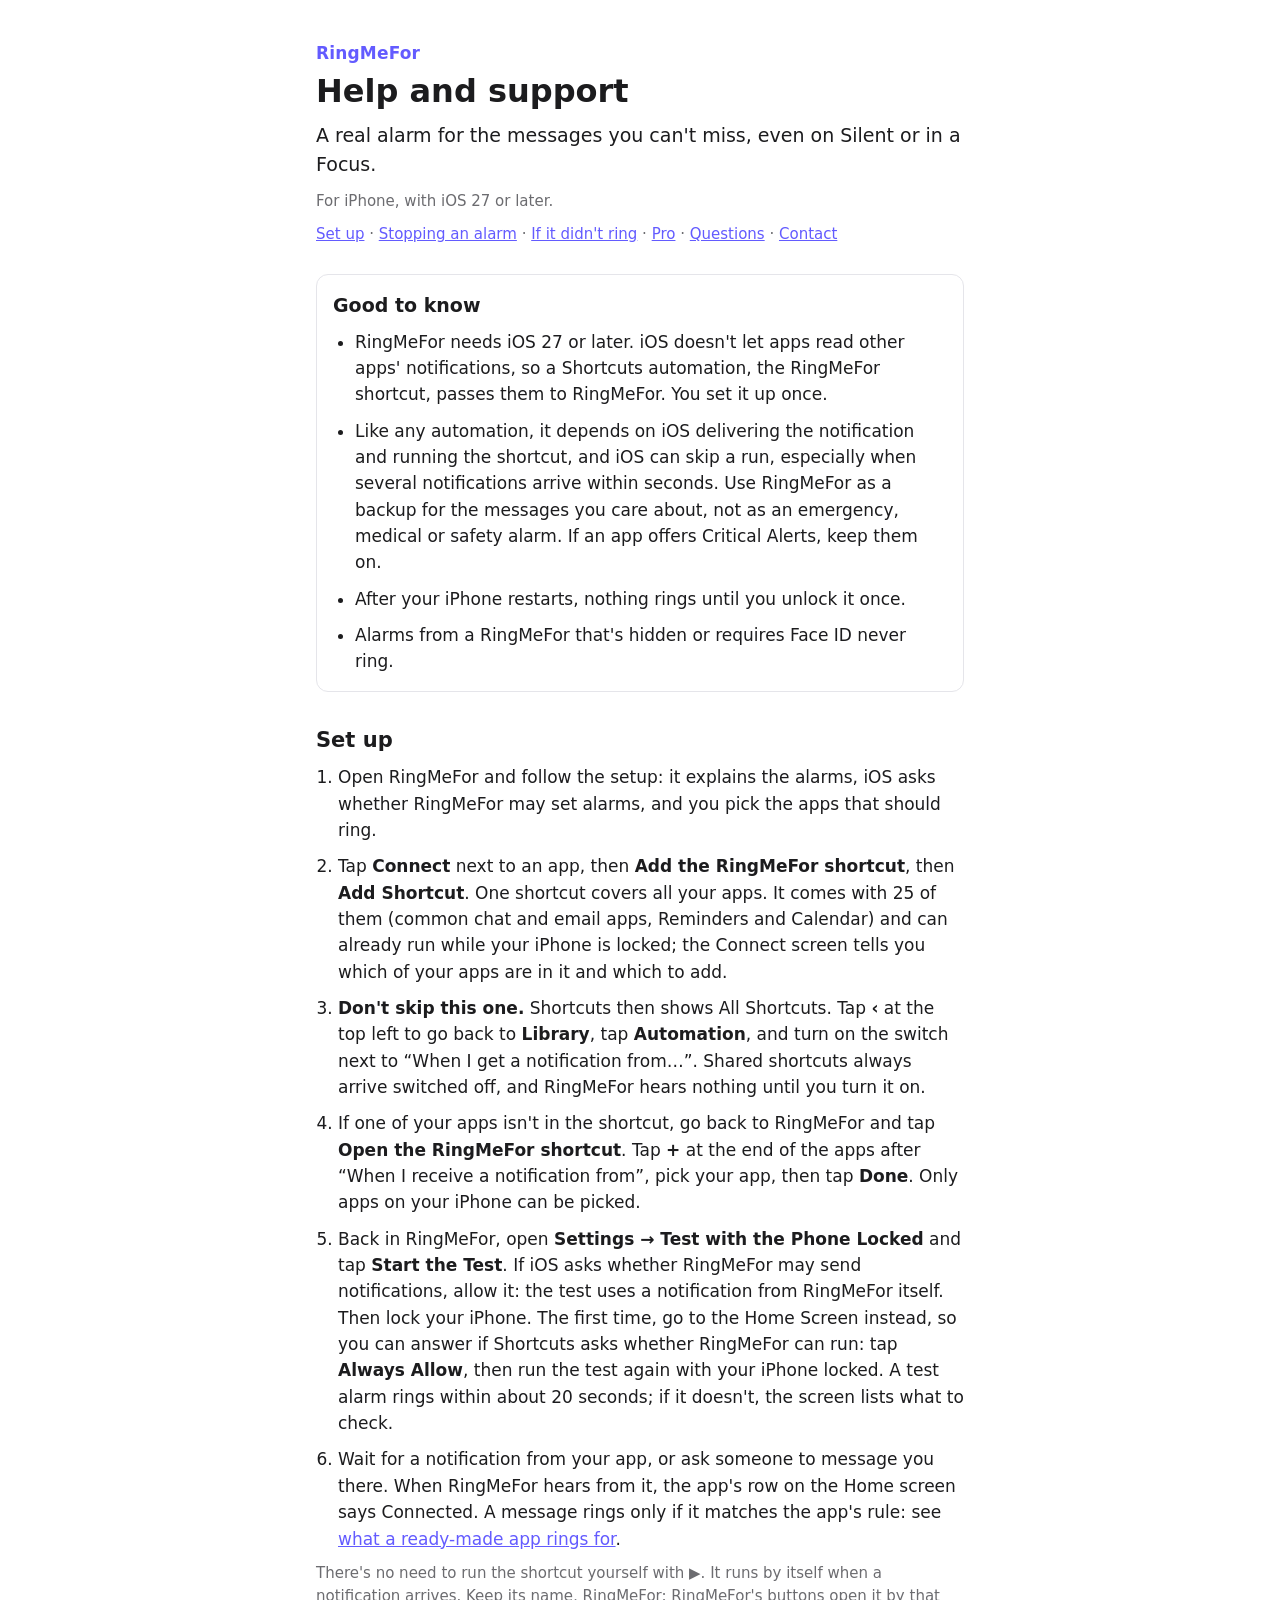
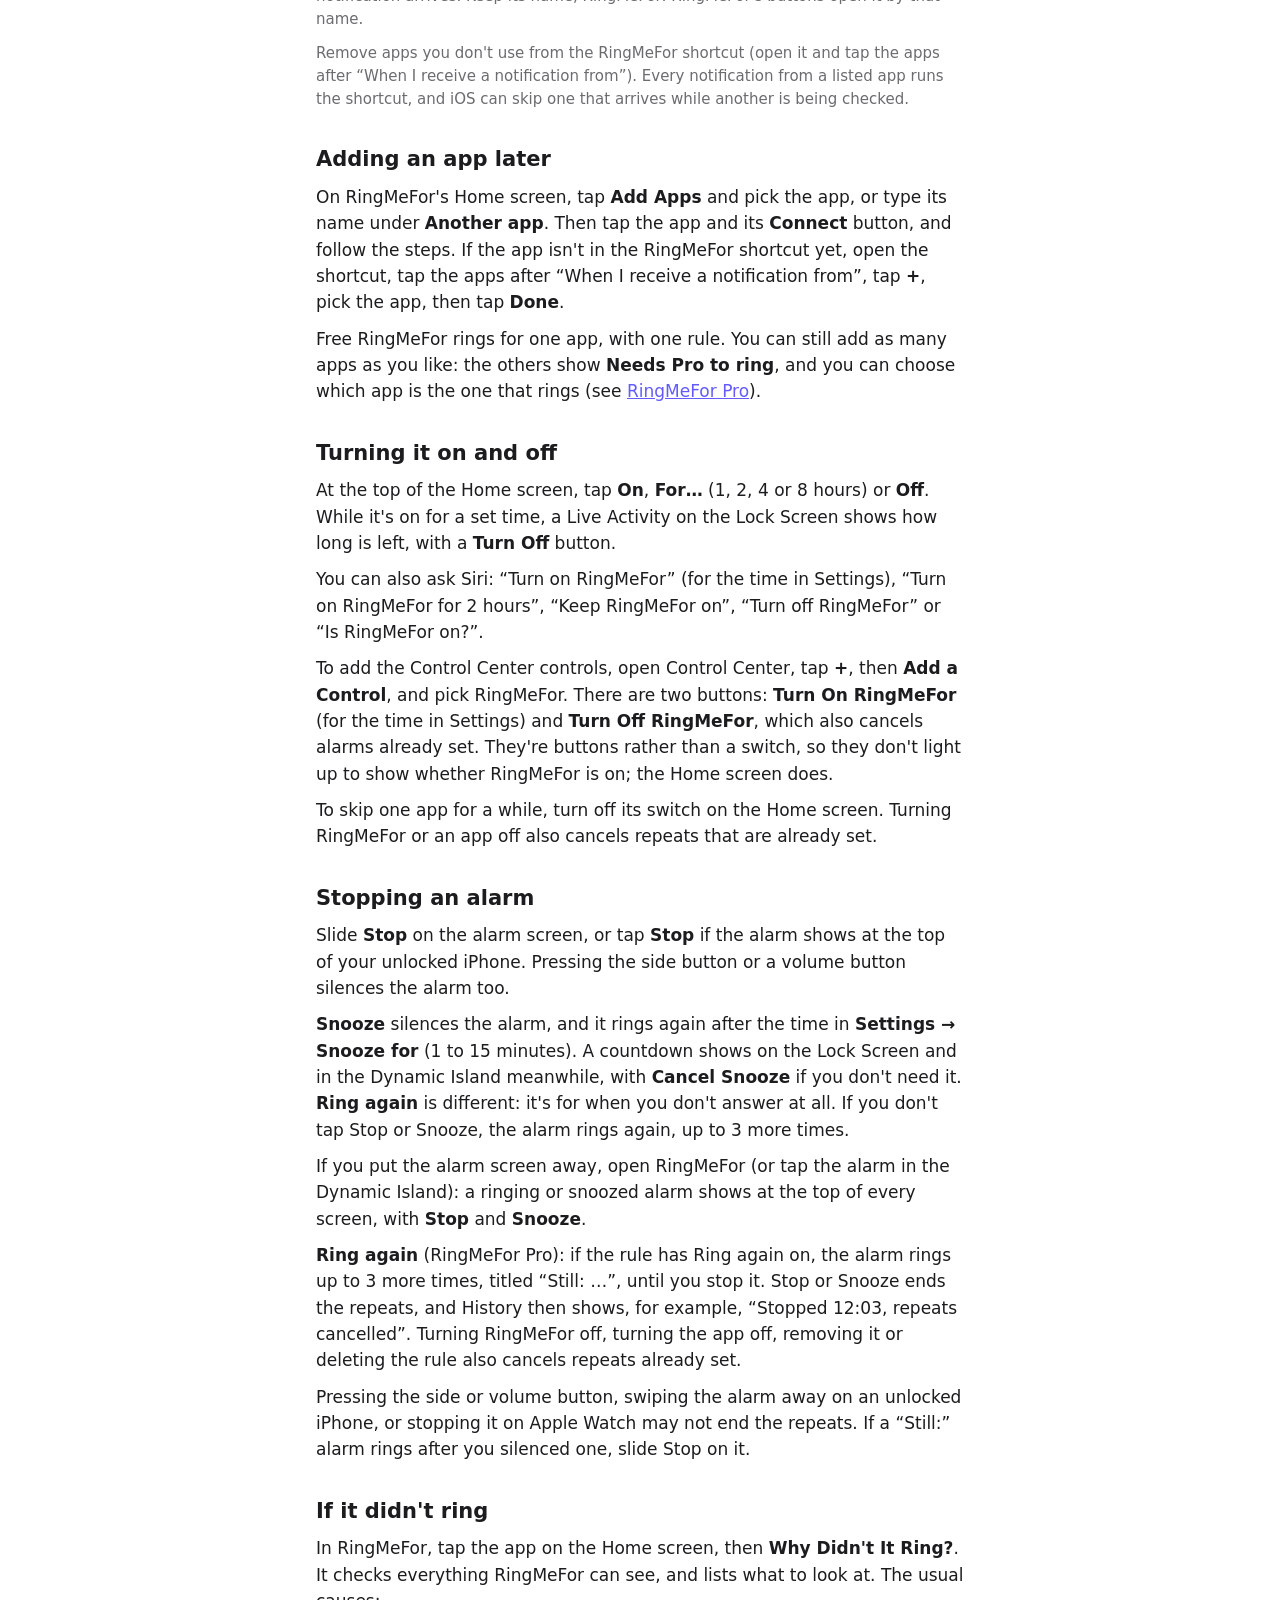
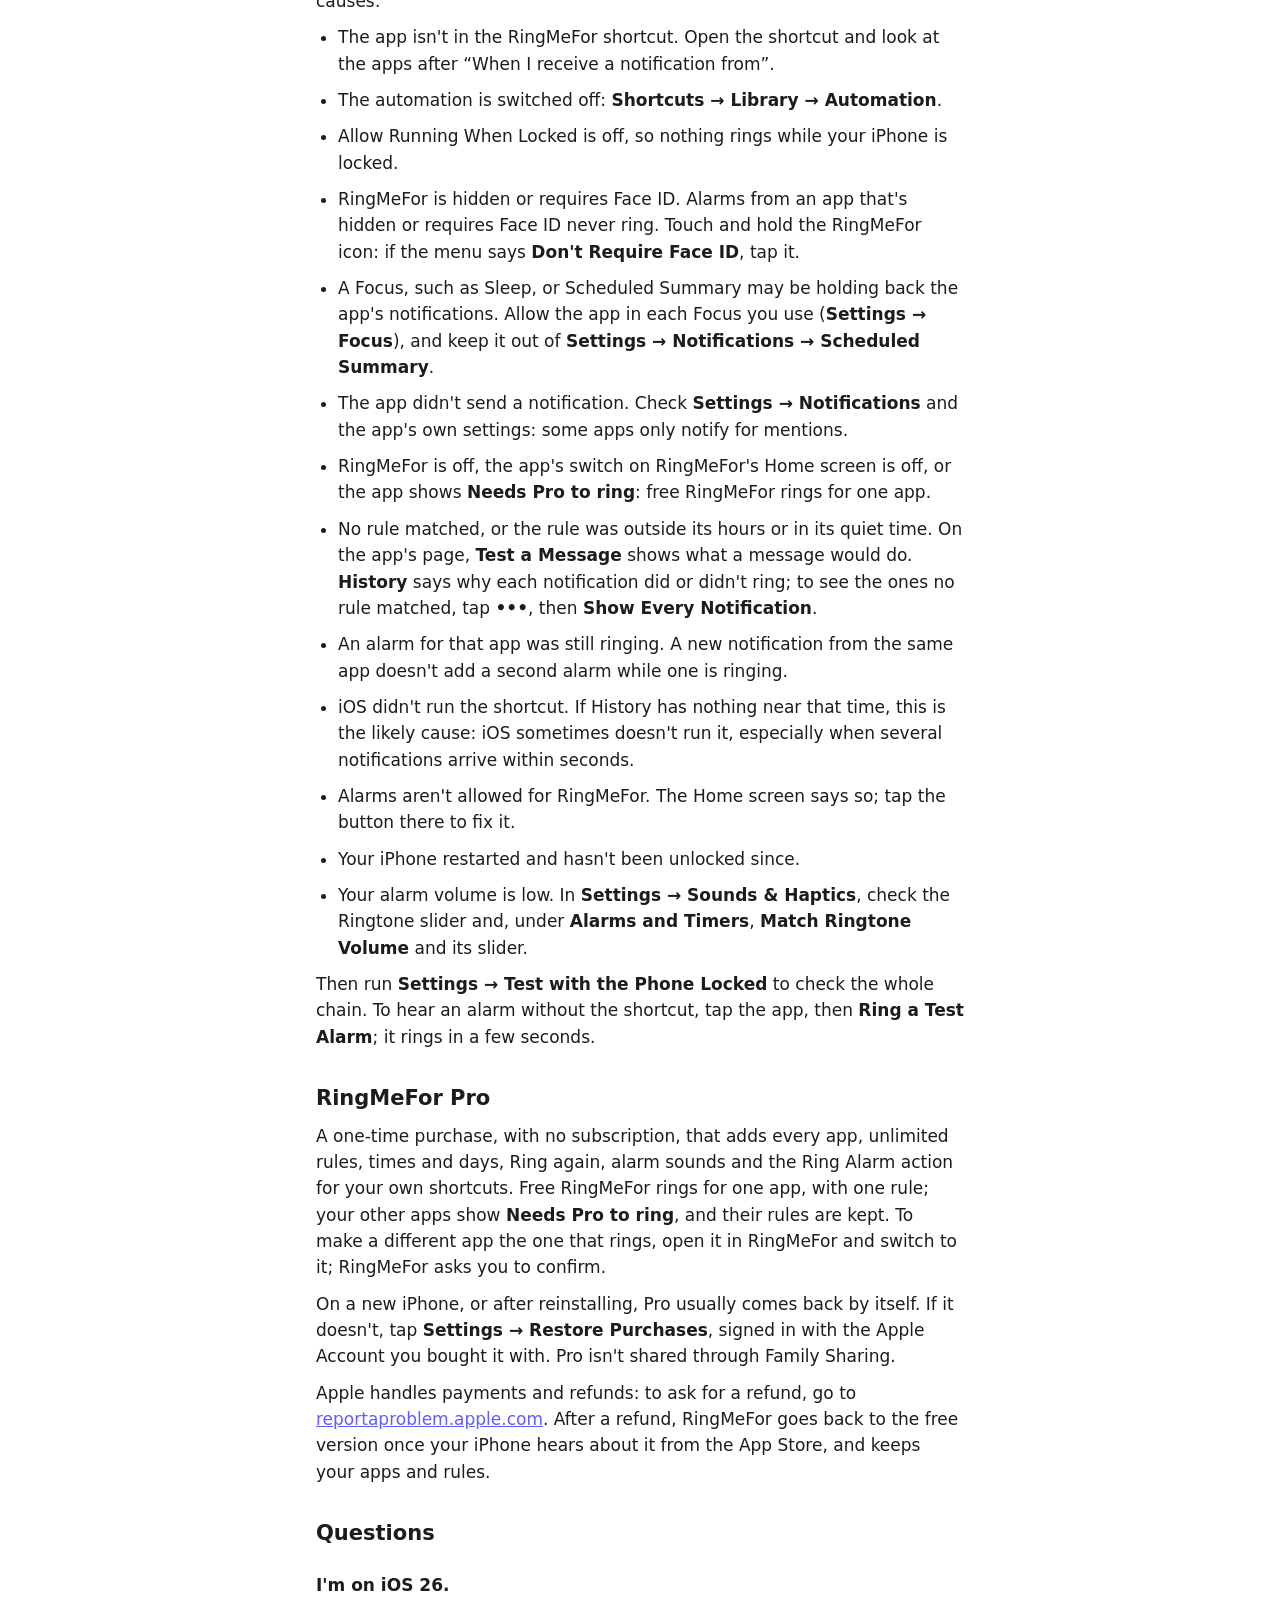
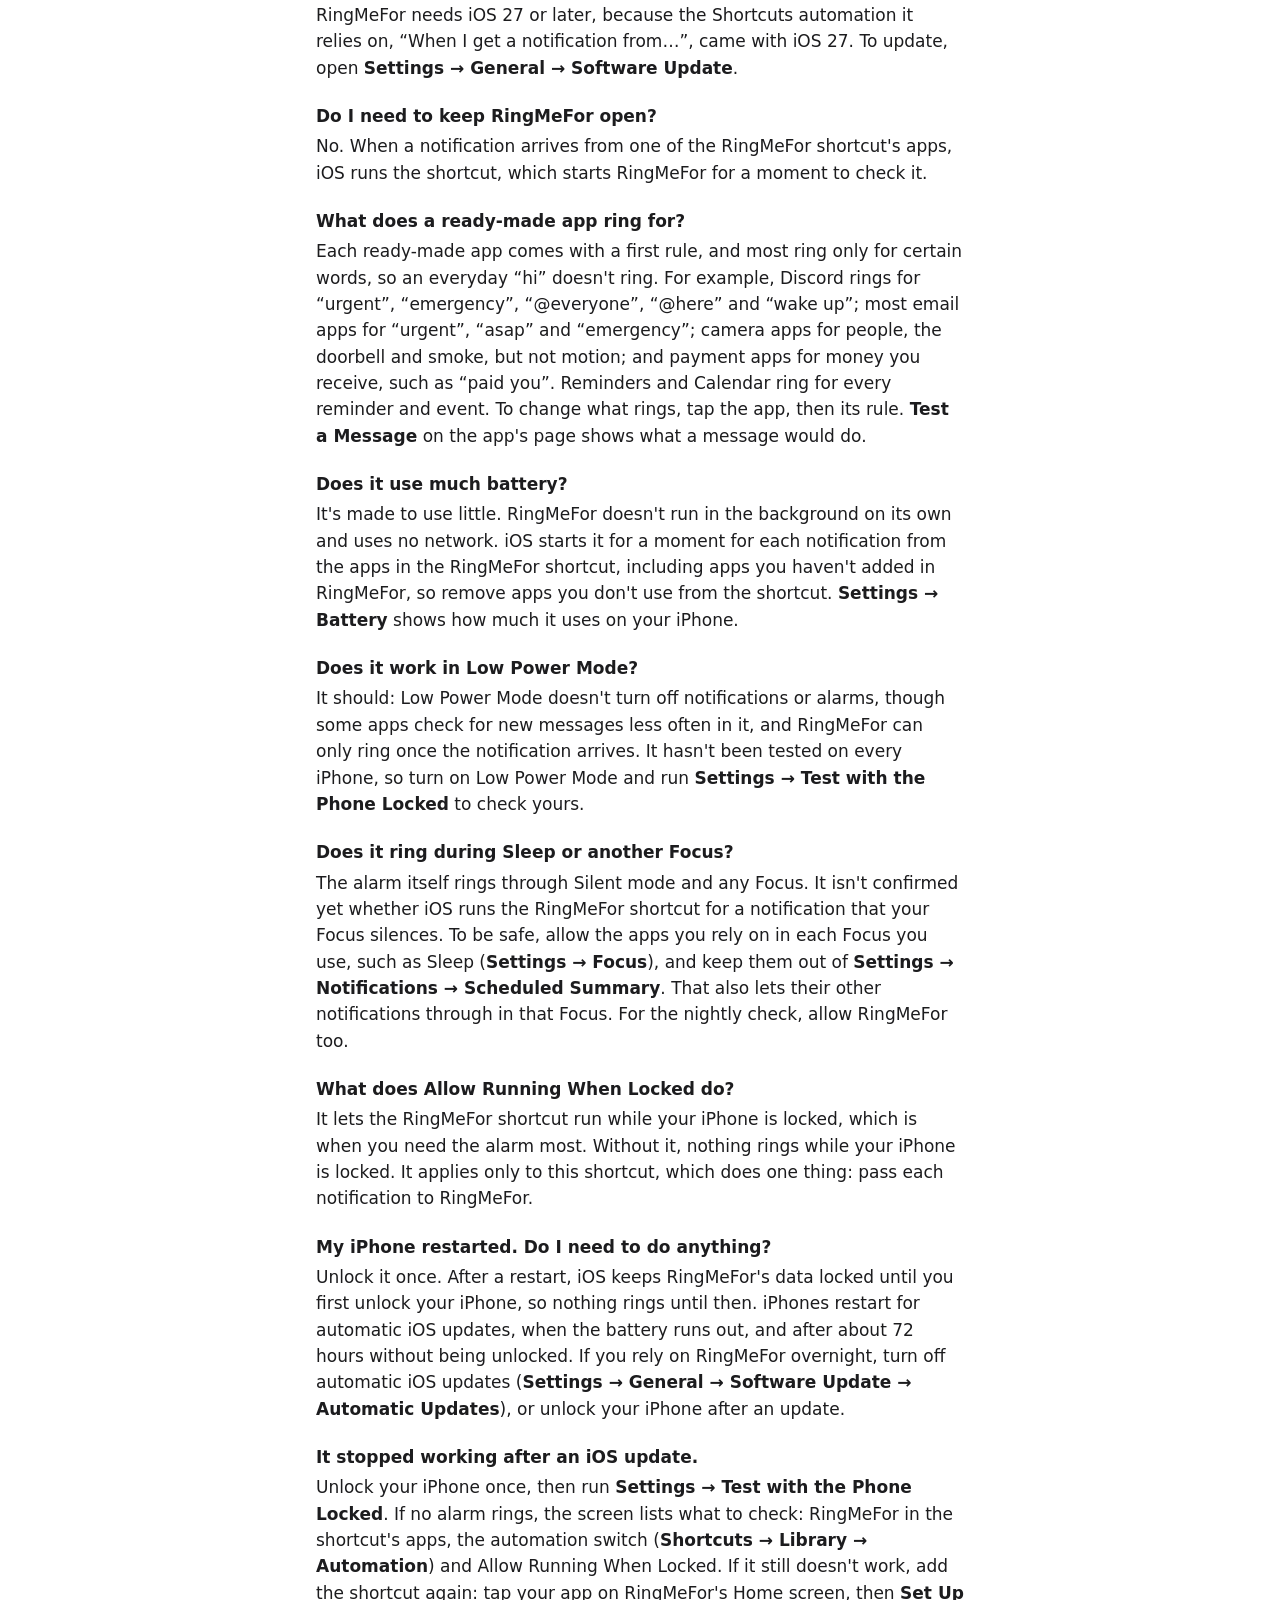
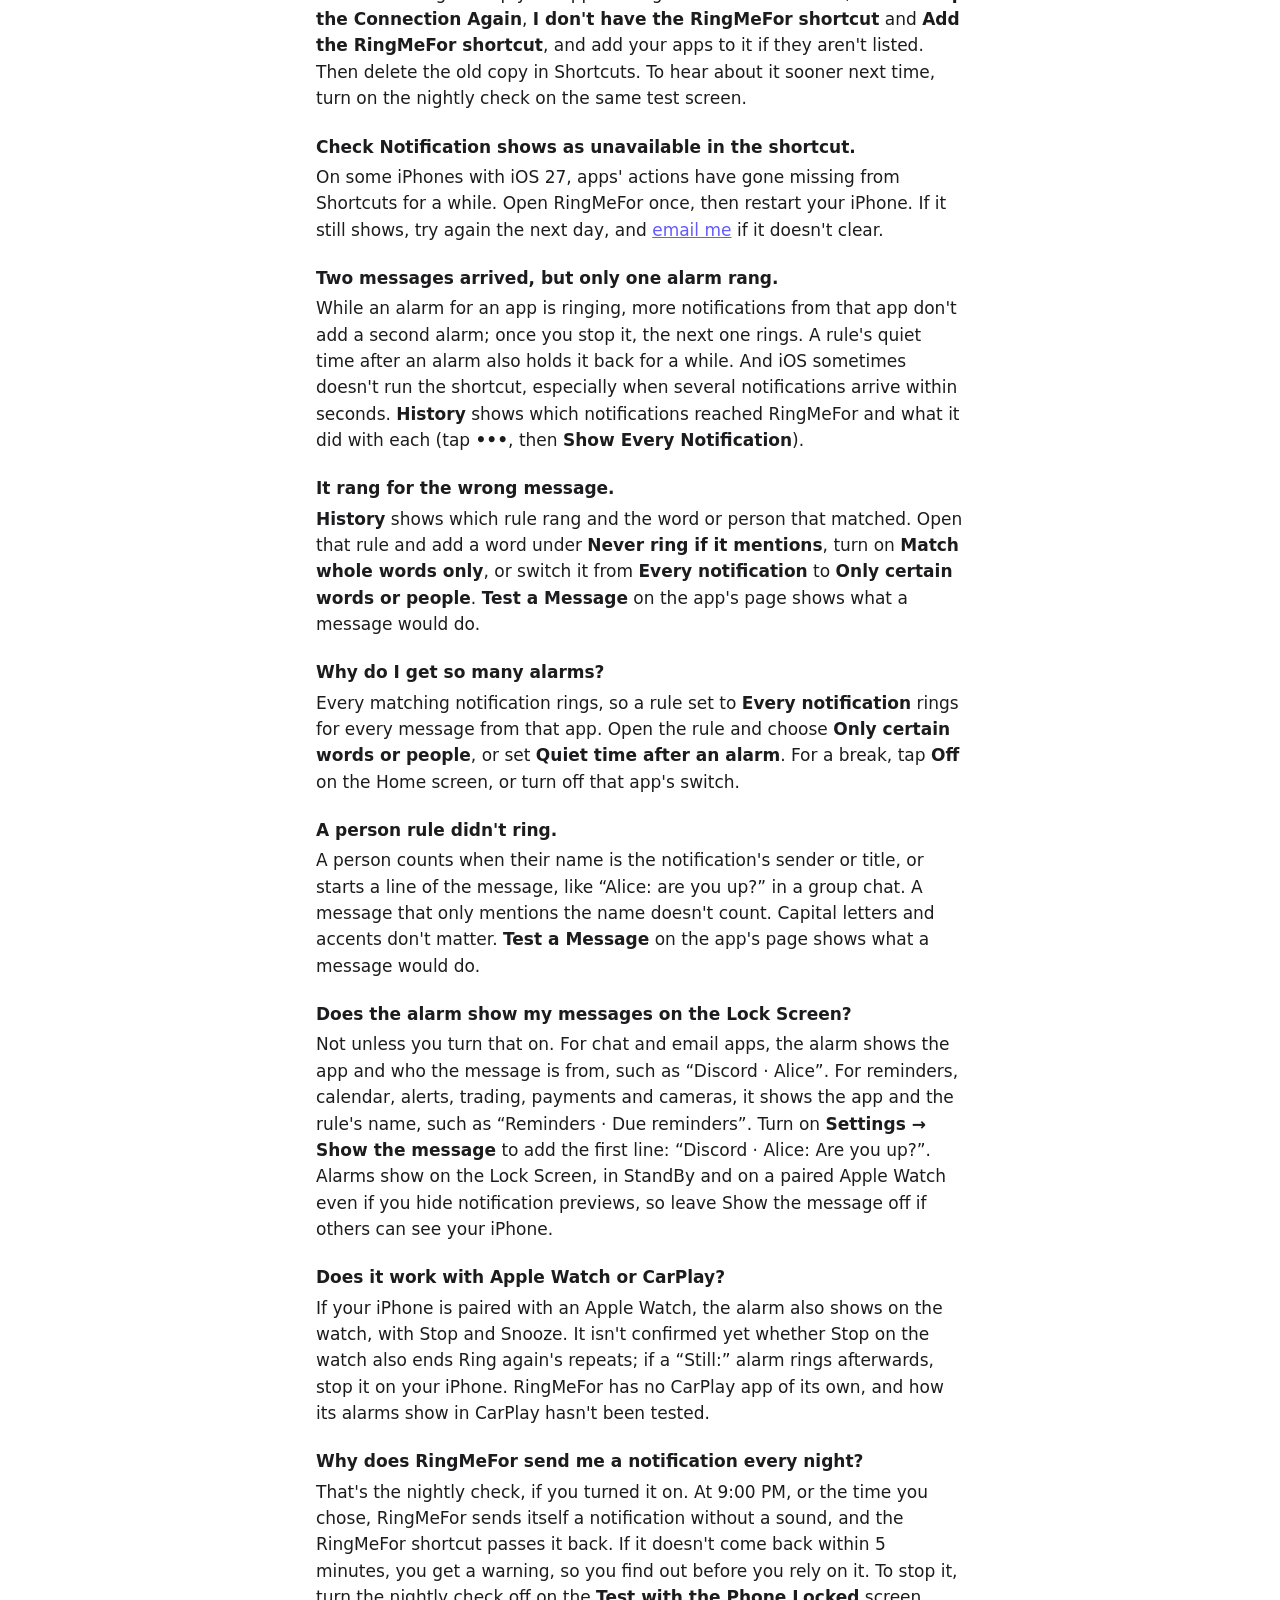
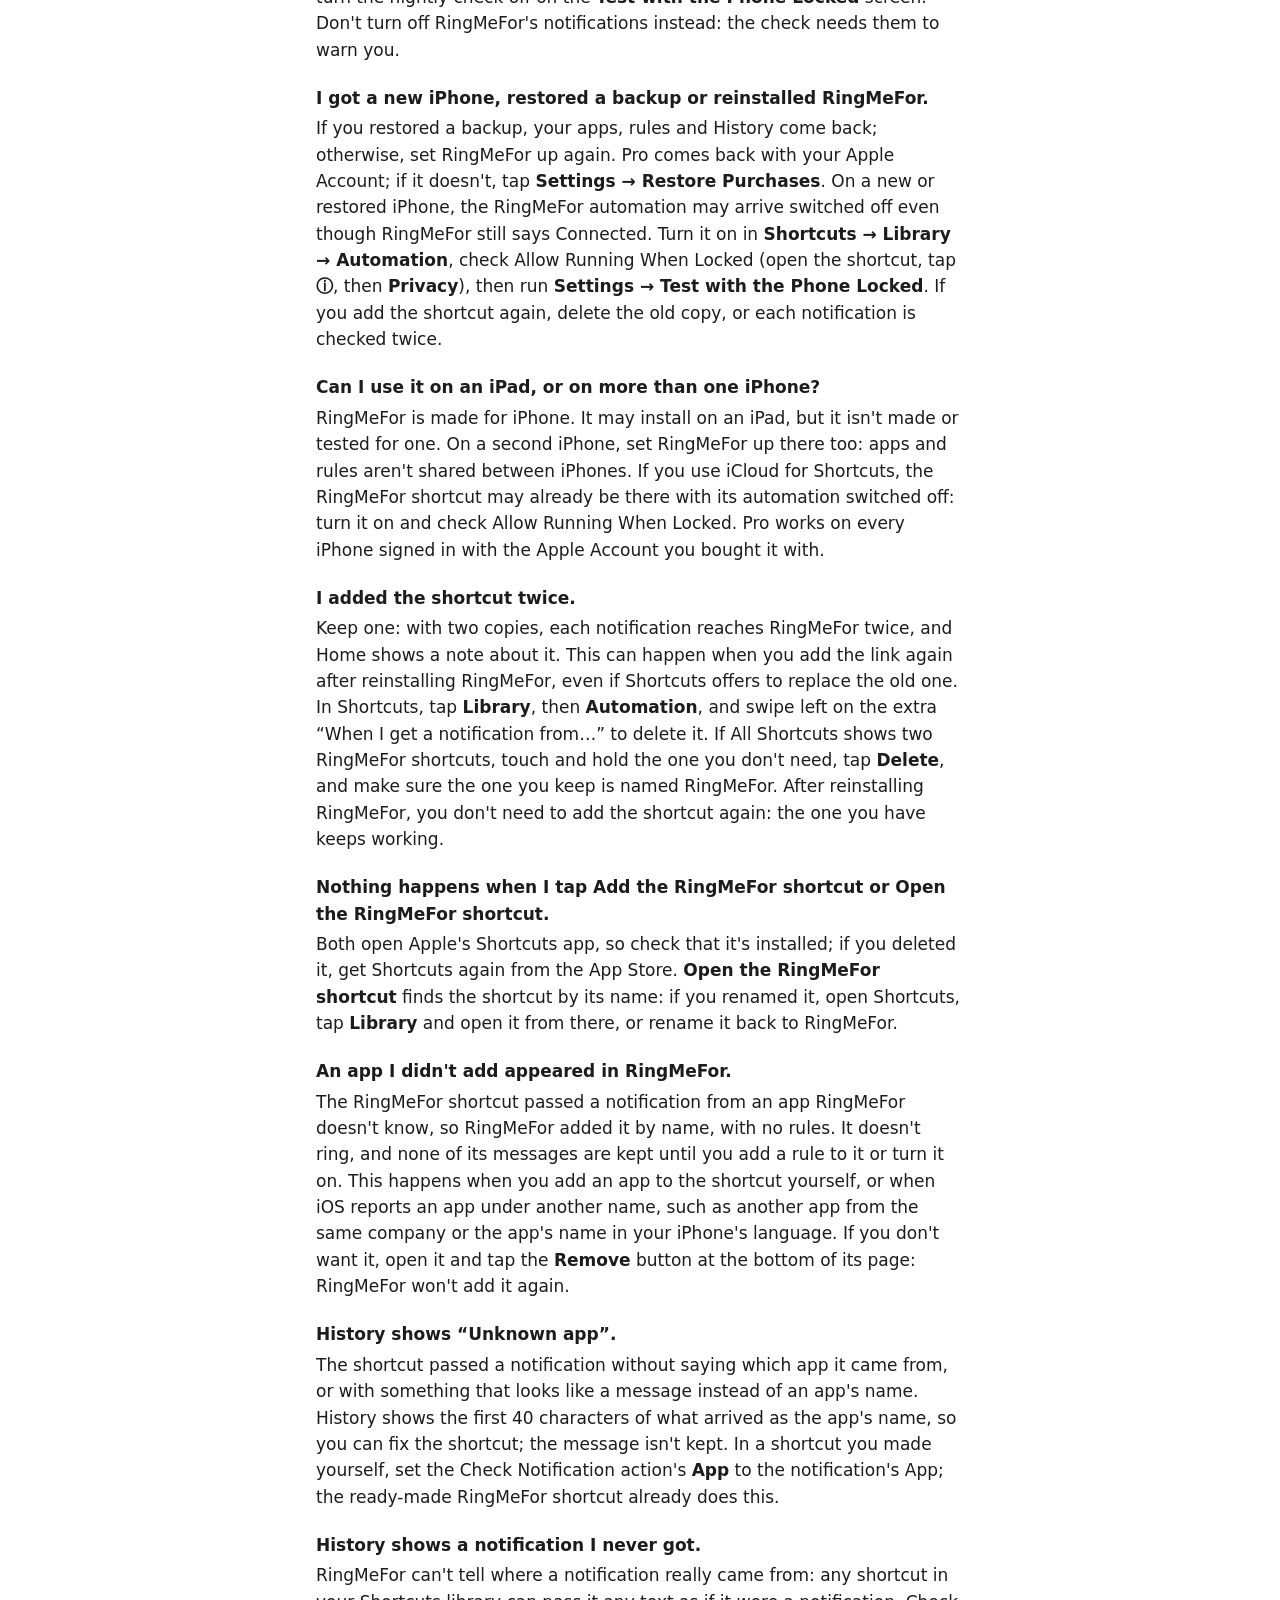
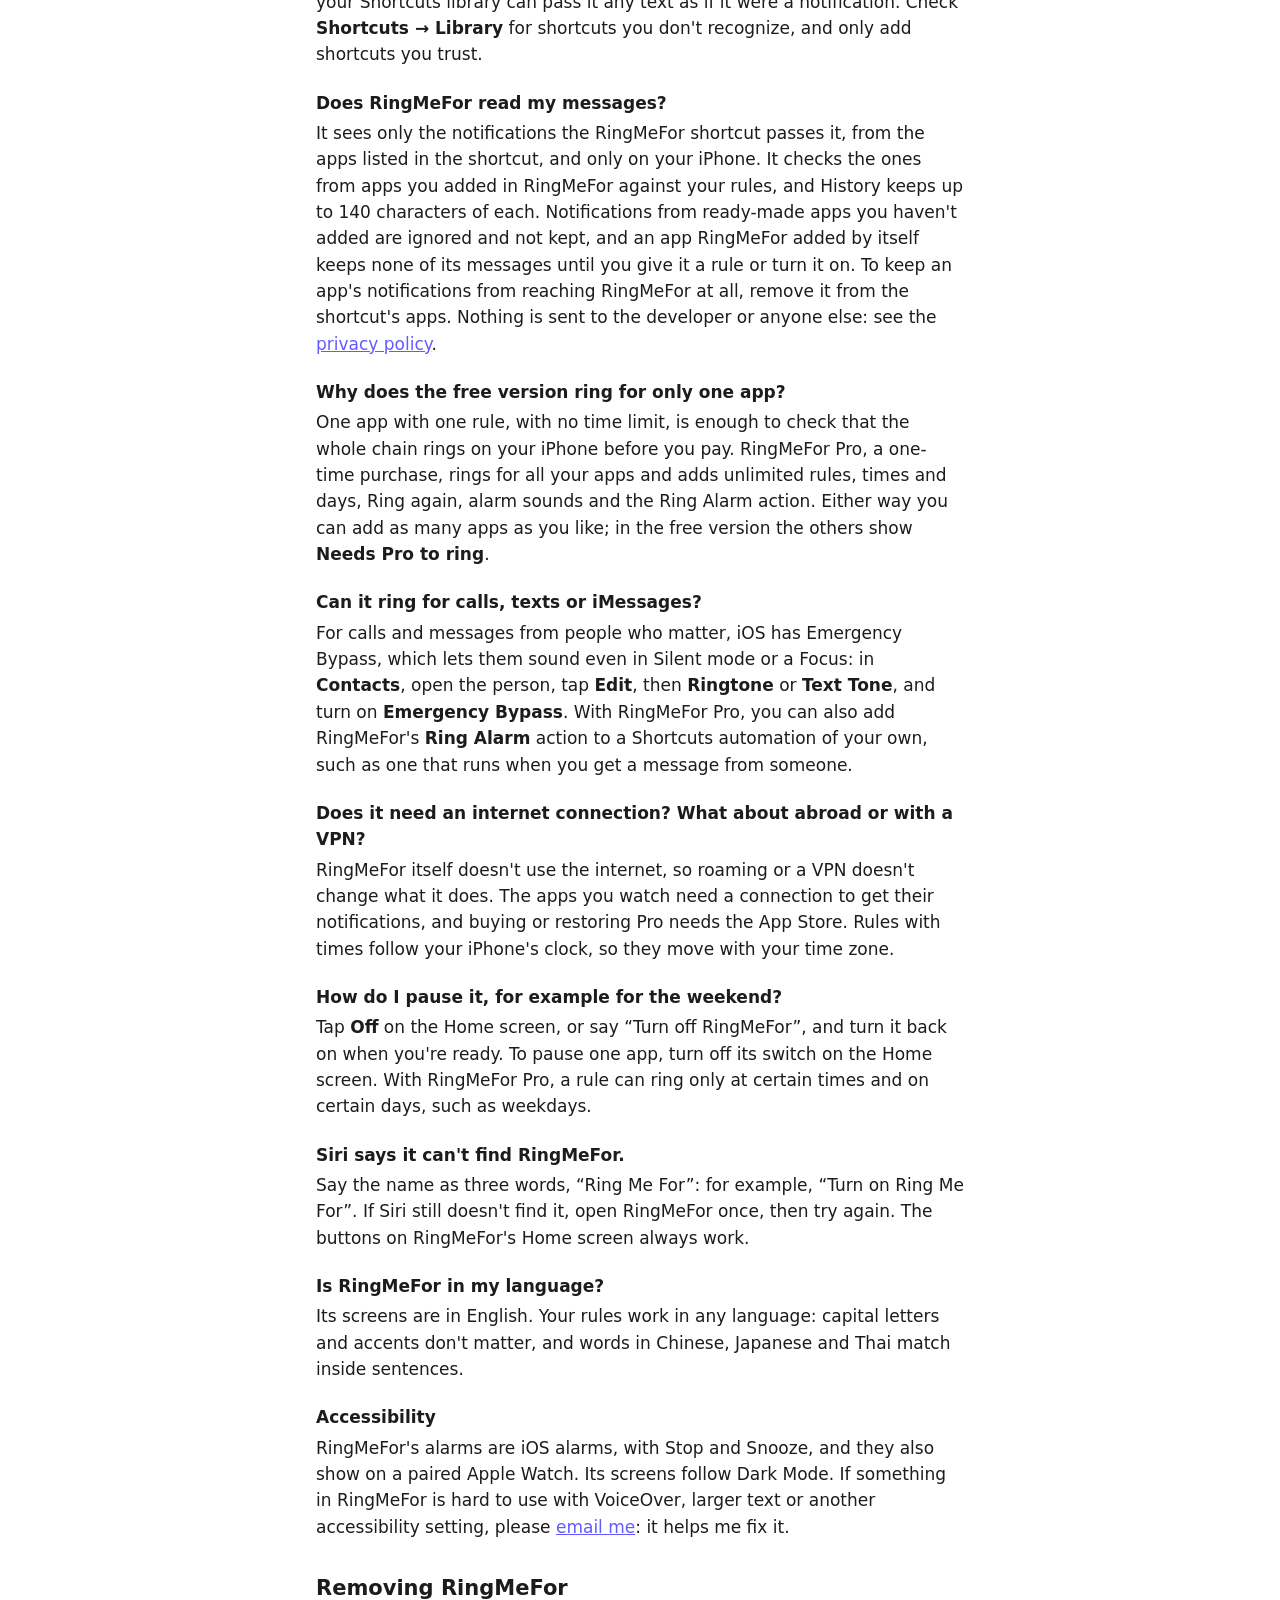
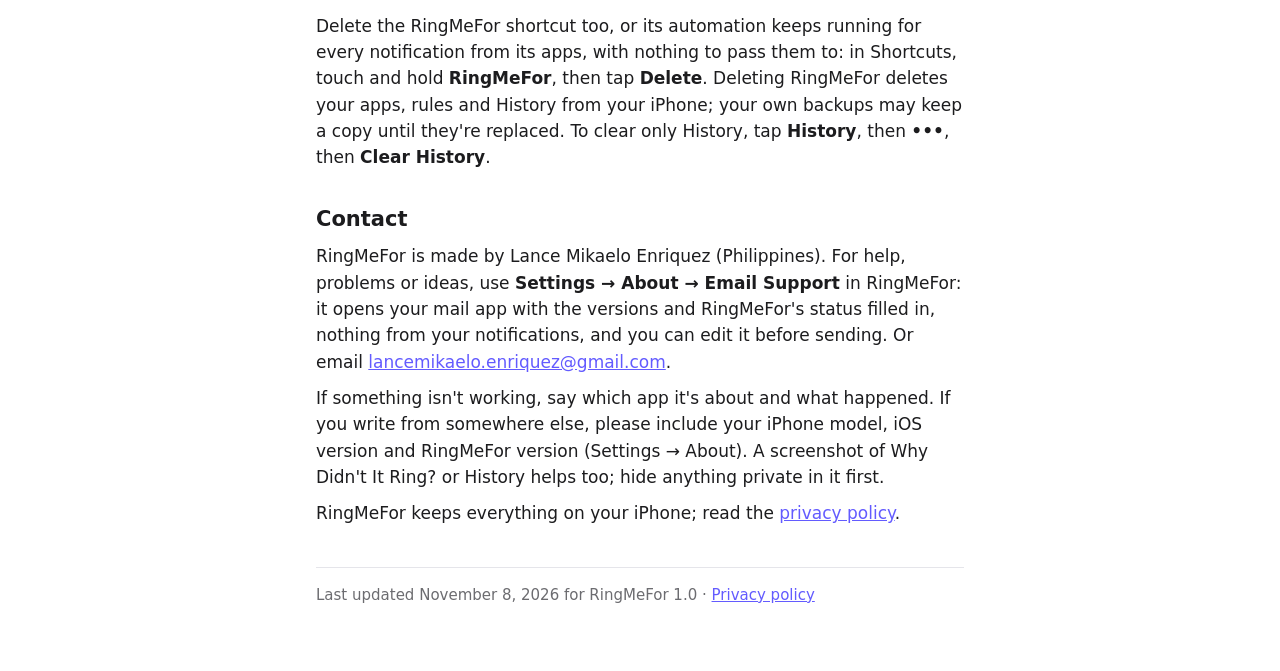
==== index.html @ b036df71 "Help: shorter setup (the shared shortcut already runs when locked) and the + step Co-Authored-By: Cl" ====
<!doctype html>
<html lang="en">
<head>
<meta charset="utf-8">
<meta name="viewport" content="width=device-width, initial-scale=1">
<title>RingMeFor Help</title>
<style>
:root {
  --bg: #ffffff;
  --text: #1c1c1e;
  --muted: #6c6c70;
  --accent: #635bff;
  --rule: #e5e5ea;
  color-scheme: light dark;
}
@media (prefers-color-scheme: dark) {
  :root {
    --bg: #000000;
    --text: #f2f2f7;
    --muted: #a1a1a6;
    --accent: #8a84ff;
    --rule: #2c2c2e;
  }
}
* { box-sizing: border-box; }
body {
  margin: 0;
  background: var(--bg);
  color: var(--text);
  font: 17px/1.55 -apple-system, BlinkMacSystemFont, "Segoe UI", system-ui, sans-serif;
}
main { max-width: 680px; margin: 0 auto; padding: 40px 16px 64px; }
header { margin-bottom: 28px; }
.brand { color: var(--accent); font-weight: 700; letter-spacing: 0.01em; }
h1 { font-size: 32px; line-height: 1.2; margin: 6px 0 10px; }
h2 { font-size: 21px; margin: 32px 0 8px; }
h3 { font-size: 17px; margin: 22px 0 4px; }
h1, h2, h3 { scroll-margin-top: 16px; }
p, li { margin: 0 0 10px; }
ul, ol { padding-left: 22px; margin: 0 0 10px; }
.lead { font-size: 19px; }
.muted { color: var(--muted); font-size: 15px; }
.note { border: 1px solid var(--rule); border-radius: 12px; padding: 16px 16px 6px; }
.note h2 { font-size: 19px; margin: 0 0 8px; }
a { color: var(--accent); }
footer { margin-top: 40px; padding-top: 16px; border-top: 1px solid var(--rule); color: var(--muted); font-size: 15px; }
</style>
</head>
<body>
<main>
<header>
  <div class="brand">RingMeFor</div>
  <h1 id="help">Help and support</h1>
  <p class="lead">A real alarm for the messages you can't miss, even on Silent or in a Focus.</p>
  <p class="muted">For iPhone, with iOS 27 or later.</p>
  <nav class="muted"><a href="#set-up">Set up</a> · <a href="#stopping">Stopping an alarm</a> · <a href="#not-ringing">If it didn't ring</a> · <a href="#pro">Pro</a> · <a href="#questions">Questions</a> · <a href="#contact">Contact</a></nav>
</header>

<section class="note" aria-labelledby="good-to-know">
  <h2 id="good-to-know">Good to know</h2>
  <ul>
    <li>RingMeFor needs iOS 27 or later. iOS doesn't let apps read other apps' notifications, so a Shortcuts automation, the RingMeFor shortcut, passes them to RingMeFor. You set it up once.</li>
    <li>Like any automation, it depends on iOS delivering the notification and running the shortcut, and iOS can skip a run, especially when several notifications arrive within seconds. Use RingMeFor as a backup for the messages you care about, not as an emergency, medical or safety alarm. If an app offers Critical Alerts, keep them on.</li>
    <li>After your iPhone restarts, nothing rings until you unlock it once.</li>
    <li>Alarms from a RingMeFor that's hidden or requires Face ID never ring.</li>
  </ul>
</section>

<h2 id="set-up">Set up</h2>
<ol>
  <li>Open RingMeFor and follow the setup: it explains the alarms, iOS asks whether RingMeFor may set alarms, and you pick the apps that should ring.</li>
  <li>Tap <strong>Connect</strong> next to an app, then <strong>Add the RingMeFor shortcut</strong>, then <strong>Add Shortcut</strong>. One shortcut covers all your apps. It comes with 25 of them (common chat and email apps, Reminders and Calendar) and can already run while your iPhone is locked; the Connect screen tells you which of your apps are in it and which to add.</li>
  <li><strong>Don't skip this one.</strong> Shortcuts then shows All Shortcuts. Tap <strong>‹</strong> at the top left to go back to <strong>Library</strong>, tap <strong>Automation</strong>, and turn on the switch next to “When I get a notification from…”. Shared shortcuts always arrive switched off, and RingMeFor hears nothing until you turn it on.</li>
  <li>If one of your apps isn't in the shortcut, go back to RingMeFor and tap <strong>Open the RingMeFor shortcut</strong>. Tap <strong>+</strong> at the end of the apps after “When I receive a notification from”, pick your app, then tap <strong>Done</strong>. Only apps on your iPhone can be picked.</li>
  <li>Back in RingMeFor, open <strong>Settings → Test with the Phone Locked</strong> and tap <strong>Start the Test</strong>. If iOS asks whether RingMeFor may send notifications, allow it: the test uses a notification from RingMeFor itself. Then lock your iPhone. The first time, go to the Home Screen instead, so you can answer if Shortcuts asks whether RingMeFor can run: tap <strong>Always Allow</strong>, then run the test again with your iPhone locked. A test alarm rings within about 20 seconds; if it doesn't, the screen lists what to check.</li>
  <li>Wait for a notification from your app, or ask someone to message you there. When RingMeFor hears from it, the app's row on the Home screen says Connected. A message rings only if it matches the app's rule: see <a href="#ready-made-rules">what a ready-made app rings for</a>.</li>
</ol>
<p class="muted">There's no need to run the shortcut yourself with ▶. It runs by itself when a notification arrives. Keep its name, RingMeFor: RingMeFor's buttons open it by that name.</p>
<p class="muted">Remove apps you don't use from the RingMeFor shortcut (open it and tap the apps after “When I receive a notification from”). Every notification from a listed app runs the shortcut, and iOS can skip one that arrives while another is being checked.</p>

<h2 id="add-app">Adding an app later</h2>
<p>On RingMeFor's Home screen, tap <strong>Add Apps</strong> and pick the app, or type its name under <strong>Another app</strong>. Then tap the app and its <strong>Connect</strong> button, and follow the steps. If the app isn't in the RingMeFor shortcut yet, open the shortcut, tap the apps after “When I receive a notification from”, tap <strong>+</strong>, pick the app, then tap <strong>Done</strong>.</p>
<p>Free RingMeFor rings for one app, with one rule. You can still add as many apps as you like: the others show <strong>Needs Pro to ring</strong>, and you can choose which app is the one that rings (see <a href="#pro">RingMeFor Pro</a>).</p>

<h2 id="on-off">Turning it on and off</h2>
<p>At the top of the Home screen, tap <strong>On</strong>, <strong>For…</strong> (1, 2, 4 or 8 hours) or <strong>Off</strong>. While it's on for a set time, a Live Activity on the Lock Screen shows how long is left, with a <strong>Turn Off</strong> button.</p>
<p>You can also ask Siri: “Turn on RingMeFor” (for the time in Settings), “Turn on RingMeFor for 2 hours”, “Keep RingMeFor on”, “Turn off RingMeFor” or “Is RingMeFor on?”.</p>
<p>To add the Control Center controls, open Control Center, tap <strong>+</strong>, then <strong>Add a Control</strong>, and pick RingMeFor. There are two buttons: <strong>Turn On RingMeFor</strong> (for the time in Settings) and <strong>Turn Off RingMeFor</strong>, which also cancels alarms already set. They're buttons rather than a switch, so they don't light up to show whether RingMeFor is on; the Home screen does.</p>
<p>To skip one app for a while, turn off its switch on the Home screen. Turning RingMeFor or an app off also cancels repeats that are already set.</p>

<h2 id="stopping">Stopping an alarm</h2>
<p>Slide <strong>Stop</strong> on the alarm screen, or tap <strong>Stop</strong> if the alarm shows at the top of your unlocked iPhone. Pressing the side button or a volume button silences the alarm too.</p>
<p><strong>Snooze</strong> silences the alarm, and it rings again after the time in <strong>Settings → Snooze for</strong> (1 to 15 minutes). A countdown shows on the Lock Screen and in the Dynamic Island meanwhile, with <strong>Cancel Snooze</strong> if you don't need it. <strong>Ring again</strong> is different: it's for when you don't answer at all. If you don't tap Stop or Snooze, the alarm rings again, up to 3 more times.</p>
<p>If you put the alarm screen away, open RingMeFor (or tap the alarm in the Dynamic Island): a ringing or snoozed alarm shows at the top of every screen, with <strong>Stop</strong> and <strong>Snooze</strong>.</p>
<p><strong>Ring again</strong> (RingMeFor Pro): if the rule has Ring again on, the alarm rings up to 3 more times, titled “Still: …”, until you stop it. Stop or Snooze ends the repeats, and History then shows, for example, “Stopped 12:03, repeats cancelled”. Turning RingMeFor off, turning the app off, removing it or deleting the rule also cancels repeats already set.</p>
<p>Pressing the side or volume button, swiping the alarm away on an unlocked iPhone, or stopping it on Apple Watch may not end the repeats. If a “Still:” alarm rings after you silenced one, slide Stop on it.</p>

<h2 id="not-ringing">If it didn't ring</h2>
<p>In RingMeFor, tap the app on the Home screen, then <strong>Why Didn't It Ring?</strong>. It checks everything RingMeFor can see, and lists what to look at. The usual causes:</p>
<ul>
  <li>The app isn't in the RingMeFor shortcut. Open the shortcut and look at the apps after “When I receive a notification from”.</li>
  <li>The automation is switched off: <strong>Shortcuts → Library → Automation</strong>.</li>
  <li>Allow Running When Locked is off, so nothing rings while your iPhone is locked.</li>
  <li>RingMeFor is hidden or requires Face ID. Alarms from an app that's hidden or requires Face ID never ring. Touch and hold the RingMeFor icon: if the menu says <strong>Don't Require Face ID</strong>, tap it.</li>
  <li>A Focus, such as Sleep, or Scheduled Summary may be holding back the app's notifications. Allow the app in each Focus you use (<strong>Settings → Focus</strong>), and keep it out of <strong>Settings → Notifications → Scheduled Summary</strong>.</li>
  <li>The app didn't send a notification. Check <strong>Settings → Notifications</strong> and the app's own settings: some apps only notify for mentions.</li>
  <li>RingMeFor is off, the app's switch on RingMeFor's Home screen is off, or the app shows <strong>Needs Pro to ring</strong>: free RingMeFor rings for one app.</li>
  <li>No rule matched, or the rule was outside its hours or in its quiet time. On the app's page, <strong>Test a Message</strong> shows what a message would do. <strong>History</strong> says why each notification did or didn't ring; to see the ones no rule matched, tap <strong>•••</strong>, then <strong>Show Every Notification</strong>.</li>
  <li>An alarm for that app was still ringing. A new notification from the same app doesn't add a second alarm while one is ringing.</li>
  <li>iOS didn't run the shortcut. If History has nothing near that time, this is the likely cause: iOS sometimes doesn't run it, especially when several notifications arrive within seconds.</li>
  <li>Alarms aren't allowed for RingMeFor. The Home screen says so; tap the button there to fix it.</li>
  <li>Your iPhone restarted and hasn't been unlocked since.</li>
  <li>Your alarm volume is low. In <strong>Settings → Sounds &amp; Haptics</strong>, check the Ringtone slider and, under <strong>Alarms and Timers</strong>, <strong>Match Ringtone Volume</strong> and its slider.</li>
</ul>
<p>Then run <strong>Settings → Test with the Phone Locked</strong> to check the whole chain. To hear an alarm without the shortcut, tap the app, then <strong>Ring a Test Alarm</strong>; it rings in a few seconds.</p>

<h2 id="pro">RingMeFor Pro</h2>
<p>A one-time purchase, with no subscription, that adds every app, unlimited rules, times and days, Ring again, alarm sounds and the Ring Alarm action for your own shortcuts. Free RingMeFor rings for one app, with one rule; your other apps show <strong>Needs Pro to ring</strong>, and their rules are kept. To make a different app the one that rings, open it in RingMeFor and switch to it; RingMeFor asks you to confirm.</p>
<p>On a new iPhone, or after reinstalling, Pro usually comes back by itself. If it doesn't, tap <strong>Settings → Restore Purchases</strong>, signed in with the Apple Account you bought it with. Pro isn't shared through Family Sharing.</p>
<p>Apple handles payments and refunds: to ask for a refund, go to <a href="https://reportaproblem.apple.com">reportaproblem.apple.com</a>. After a refund, RingMeFor goes back to the free version once your iPhone hears about it from the App Store, and keeps your apps and rules.</p>

<h2 id="questions">Questions</h2>

<h3 id="ios-26">I'm on iOS 26.</h3>
<p>RingMeFor needs iOS 27 or later, because the Shortcuts automation it relies on, “When I get a notification from…”, came with iOS 27. To update, open <strong>Settings → General → Software Update</strong>.</p>

<h3 id="keep-open">Do I need to keep RingMeFor open?</h3>
<p>No. When a notification arrives from one of the RingMeFor shortcut's apps, iOS runs the shortcut, which starts RingMeFor for a moment to check it.</p>

<h3 id="ready-made-rules">What does a ready-made app ring for?</h3>
<p>Each ready-made app comes with a first rule, and most ring only for certain words, so an everyday “hi” doesn't ring. For example, Discord rings for “urgent”, “emergency”, “@everyone”, “@here” and “wake up”; most email apps for “urgent”, “asap” and “emergency”; camera apps for people, the doorbell and smoke, but not motion; and payment apps for money you receive, such as “paid you”. Reminders and Calendar ring for every reminder and event. To change what rings, tap the app, then its rule. <strong>Test a Message</strong> on the app's page shows what a message would do.</p>

<h3 id="battery">Does it use much battery?</h3>
<p>It's made to use little. RingMeFor doesn't run in the background on its own and uses no network. iOS starts it for a moment for each notification from the apps in the RingMeFor shortcut, including apps you haven't added in RingMeFor, so remove apps you don't use from the shortcut. <strong>Settings → Battery</strong> shows how much it uses on your iPhone.</p>

<h3 id="low-power">Does it work in Low Power Mode?</h3>
<p>It should: Low Power Mode doesn't turn off notifications or alarms, though some apps check for new messages less often in it, and RingMeFor can only ring once the notification arrives. It hasn't been tested on every iPhone, so turn on Low Power Mode and run <strong>Settings → Test with the Phone Locked</strong> to check yours.</p>

<h3 id="focus">Does it ring during Sleep or another Focus?</h3>
<p>The alarm itself rings through Silent mode and any Focus. It isn't confirmed yet whether iOS runs the RingMeFor shortcut for a notification that your Focus silences. To be safe, allow the apps you rely on in each Focus you use, such as Sleep (<strong>Settings → Focus</strong>), and keep them out of <strong>Settings → Notifications → Scheduled Summary</strong>. That also lets their other notifications through in that Focus. For the nightly check, allow RingMeFor too.</p>

<h3 id="allow-running">What does Allow Running When Locked do?</h3>
<p>It lets the RingMeFor shortcut run while your iPhone is locked, which is when you need the alarm most. Without it, nothing rings while your iPhone is locked. It applies only to this shortcut, which does one thing: pass each notification to RingMeFor.</p>

<h3 id="restart">My iPhone restarted. Do I need to do anything?</h3>
<p>Unlock it once. After a restart, iOS keeps RingMeFor's data locked until you first unlock your iPhone, so nothing rings until then. iPhones restart for automatic iOS updates, when the battery runs out, and after about 72 hours without being unlocked. If you rely on RingMeFor overnight, turn off automatic iOS updates (<strong>Settings → General → Software Update → Automatic Updates</strong>), or unlock your iPhone after an update.</p>

<h3 id="after-update">It stopped working after an iOS update.</h3>
<p>Unlock your iPhone once, then run <strong>Settings → Test with the Phone Locked</strong>. If no alarm rings, the screen lists what to check: RingMeFor in the shortcut's apps, the automation switch (<strong>Shortcuts → Library → Automation</strong>) and Allow Running When Locked. If it still doesn't work, add the shortcut again: tap your app on RingMeFor's Home screen, then <strong>Set Up the Connection Again</strong>, <strong>I don't have the RingMeFor shortcut</strong> and <strong>Add the RingMeFor shortcut</strong>, and add your apps to it if they aren't listed. Then delete the old copy in Shortcuts. To hear about it sooner next time, turn on the nightly check on the same test screen.</p>

<h3 id="action-unavailable">Check Notification shows as unavailable in the shortcut.</h3>
<p>On some iPhones with iOS 27, apps' actions have gone missing from Shortcuts for a while. Open RingMeFor once, then restart your iPhone. If it still shows, try again the next day, and <a href="#contact">email me</a> if it doesn't clear.</p>

<h3 id="one-alarm">Two messages arrived, but only one alarm rang.</h3>
<p>While an alarm for an app is ringing, more notifications from that app don't add a second alarm; once you stop it, the next one rings. A rule's quiet time after an alarm also holds it back for a while. And iOS sometimes doesn't run the shortcut, especially when several notifications arrive within seconds. <strong>History</strong> shows which notifications reached RingMeFor and what it did with each (tap <strong>•••</strong>, then <strong>Show Every Notification</strong>).</p>

<h3 id="wrong-message">It rang for the wrong message.</h3>
<p><strong>History</strong> shows which rule rang and the word or person that matched. Open that rule and add a word under <strong>Never ring if it mentions</strong>, turn on <strong>Match whole words only</strong>, or switch it from <strong>Every notification</strong> to <strong>Only certain words or people</strong>. <strong>Test a Message</strong> on the app's page shows what a message would do.</p>

<h3 id="too-many">Why do I get so many alarms?</h3>
<p>Every matching notification rings, so a rule set to <strong>Every notification</strong> rings for every message from that app. Open the rule and choose <strong>Only certain words or people</strong>, or set <strong>Quiet time after an alarm</strong>. For a break, tap <strong>Off</strong> on the Home screen, or turn off that app's switch.</p>

<h3 id="person-rule">A person rule didn't ring.</h3>
<p>A person counts when their name is the notification's sender or title, or starts a line of the message, like “Alice: are you up?” in a group chat. A message that only mentions the name doesn't count. Capital letters and accents don't matter. <strong>Test a Message</strong> on the app's page shows what a message would do.</p>

<h3 id="lock-screen">Does the alarm show my messages on the Lock Screen?</h3>
<p>Not unless you turn that on. For chat and email apps, the alarm shows the app and who the message is from, such as “Discord · Alice”. For reminders, calendar, alerts, trading, payments and cameras, it shows the app and the rule's name, such as “Reminders · Due reminders”. Turn on <strong>Settings → Show the message</strong> to add the first line: “Discord · Alice: Are you up?”. Alarms show on the Lock Screen, in StandBy and on a paired Apple Watch even if you hide notification previews, so leave Show the message off if others can see your iPhone.</p>

<h3 id="apple-watch">Does it work with Apple Watch or CarPlay?</h3>
<p>If your iPhone is paired with an Apple Watch, the alarm also shows on the watch, with Stop and Snooze. It isn't confirmed yet whether Stop on the watch also ends Ring again's repeats; if a “Still:” alarm rings afterwards, stop it on your iPhone. RingMeFor has no CarPlay app of its own, and how its alarms show in CarPlay hasn't been tested.</p>

<h3 id="nightly-check">Why does RingMeFor send me a notification every night?</h3>
<p>That's the nightly check, if you turned it on. At 9:00 PM, or the time you chose, RingMeFor sends itself a notification without a sound, and the RingMeFor shortcut passes it back. If it doesn't come back within 5 minutes, you get a warning, so you find out before you rely on it. To stop it, turn the nightly check off on the <strong>Test with the Phone Locked</strong> screen. Don't turn off RingMeFor's notifications instead: the check needs them to warn you.</p>

<h3 id="new-iphone">I got a new iPhone, restored a backup or reinstalled RingMeFor.</h3>
<p>If you restored a backup, your apps, rules and History come back; otherwise, set RingMeFor up again. Pro comes back with your Apple Account; if it doesn't, tap <strong>Settings → Restore Purchases</strong>. On a new or restored iPhone, the RingMeFor automation may arrive switched off even though RingMeFor still says Connected. Turn it on in <strong>Shortcuts → Library → Automation</strong>, check Allow Running When Locked (open the shortcut, tap <strong>ⓘ</strong>, then <strong>Privacy</strong>), then run <strong>Settings → Test with the Phone Locked</strong>. If you add the shortcut again, delete the old copy, or each notification is checked twice.</p>

<h3 id="second-device">Can I use it on an iPad, or on more than one iPhone?</h3>
<p>RingMeFor is made for iPhone. It may install on an iPad, but it isn't made or tested for one. On a second iPhone, set RingMeFor up there too: apps and rules aren't shared between iPhones. If you use iCloud for Shortcuts, the RingMeFor shortcut may already be there with its automation switched off: turn it on and check Allow Running When Locked. Pro works on every iPhone signed in with the Apple Account you bought it with.</p>

<h3 id="shortcut-twice">I added the shortcut twice.</h3>
<p>Keep one: with two copies, each notification reaches RingMeFor twice, and Home shows a note about it. This can happen when you add the link again after reinstalling RingMeFor, even if Shortcuts offers to replace the old one. In Shortcuts, tap <strong>Library</strong>, then <strong>Automation</strong>, and swipe left on the extra “When I get a notification from…” to delete it. If All Shortcuts shows two RingMeFor shortcuts, touch and hold the one you don't need, tap <strong>Delete</strong>, and make sure the one you keep is named RingMeFor. After reinstalling RingMeFor, you don't need to add the shortcut again: the one you have keeps working.</p>

<h3 id="shortcut-wont-open">Nothing happens when I tap Add the RingMeFor shortcut or Open the RingMeFor shortcut.</h3>
<p>Both open Apple's Shortcuts app, so check that it's installed; if you deleted it, get Shortcuts again from the App Store. <strong>Open the RingMeFor shortcut</strong> finds the shortcut by its name: if you renamed it, open Shortcuts, tap <strong>Library</strong> and open it from there, or rename it back to RingMeFor.</p>

<h3 id="app-added">An app I didn't add appeared in RingMeFor.</h3>
<p>The RingMeFor shortcut passed a notification from an app RingMeFor doesn't know, so RingMeFor added it by name, with no rules. It doesn't ring, and none of its messages are kept until you add a rule to it or turn it on. This happens when you add an app to the shortcut yourself, or when iOS reports an app under another name, such as another app from the same company or the app's name in your iPhone's language. If you don't want it, open it and tap the <strong>Remove</strong> button at the bottom of its page: RingMeFor won't add it again.</p>

<h3 id="unknown-app">History shows “Unknown app”.</h3>
<p>The shortcut passed a notification without saying which app it came from, or with something that looks like a message instead of an app's name. History shows the first 40 characters of what arrived as the app's name, so you can fix the shortcut; the message isn't kept. In a shortcut you made yourself, set the Check Notification action's <strong>App</strong> to the notification's App; the ready-made RingMeFor shortcut already does this.</p>

<h3 id="history-unexpected">History shows a notification I never got.</h3>
<p>RingMeFor can't tell where a notification really came from: any shortcut in your Shortcuts library can pass it any text as if it were a notification. Check <strong>Shortcuts → Library</strong> for shortcuts you don't recognize, and only add shortcuts you trust.</p>

<h3 id="messages">Does RingMeFor read my messages?</h3>
<p>It sees only the notifications the RingMeFor shortcut passes it, from the apps listed in the shortcut, and only on your iPhone. It checks the ones from apps you added in RingMeFor against your rules, and History keeps up to 140 characters of each. Notifications from ready-made apps you haven't added are ignored and not kept, and an app RingMeFor added by itself keeps none of its messages until you give it a rule or turn it on. To keep an app's notifications from reaching RingMeFor at all, remove it from the shortcut's apps. Nothing is sent to the developer or anyone else: see the <a href="privacy.html">privacy policy</a>.</p>

<h3 id="free-version">Why does the free version ring for only one app?</h3>
<p>One app with one rule, with no time limit, is enough to check that the whole chain rings on your iPhone before you pay. RingMeFor Pro, a one-time purchase, rings for all your apps and adds unlimited rules, times and days, Ring again, alarm sounds and the Ring Alarm action. Either way you can add as many apps as you like; in the free version the others show <strong>Needs Pro to ring</strong>.</p>

<h3 id="calls-texts">Can it ring for calls, texts or iMessages?</h3>
<p>For calls and messages from people who matter, iOS has Emergency Bypass, which lets them sound even in Silent mode or a Focus: in <strong>Contacts</strong>, open the person, tap <strong>Edit</strong>, then <strong>Ringtone</strong> or <strong>Text Tone</strong>, and turn on <strong>Emergency Bypass</strong>. With RingMeFor Pro, you can also add RingMeFor's <strong>Ring Alarm</strong> action to a Shortcuts automation of your own, such as one that runs when you get a message from someone.</p>

<h3 id="internet">Does it need an internet connection? What about abroad or with a VPN?</h3>
<p>RingMeFor itself doesn't use the internet, so roaming or a VPN doesn't change what it does. The apps you watch need a connection to get their notifications, and buying or restoring Pro needs the App Store. Rules with times follow your iPhone's clock, so they move with your time zone.</p>

<h3 id="pause">How do I pause it, for example for the weekend?</h3>
<p>Tap <strong>Off</strong> on the Home screen, or say “Turn off RingMeFor”, and turn it back on when you're ready. To pause one app, turn off its switch on the Home screen. With RingMeFor Pro, a rule can ring only at certain times and on certain days, such as weekdays.</p>

<h3 id="siri">Siri says it can't find RingMeFor.</h3>
<p>Say the name as three words, “Ring Me For”: for example, “Turn on Ring Me For”. If Siri still doesn't find it, open RingMeFor once, then try again. The buttons on RingMeFor's Home screen always work.</p>

<h3 id="language">Is RingMeFor in my language?</h3>
<p>Its screens are in English. Your rules work in any language: capital letters and accents don't matter, and words in Chinese, Japanese and Thai match inside sentences.</p>

<h3 id="accessibility">Accessibility</h3>
<p>RingMeFor's alarms are iOS alarms, with Stop and Snooze, and they also show on a paired Apple Watch. Its screens follow Dark Mode. If something in RingMeFor is hard to use with VoiceOver, larger text or another accessibility setting, please <a href="#contact">email me</a>: it helps me fix it.</p>

<h2 id="removing">Removing RingMeFor</h2>
<p>Delete the RingMeFor shortcut too, or its automation keeps running for every notification from its apps, with nothing to pass them to: in Shortcuts, touch and hold <strong>RingMeFor</strong>, then tap <strong>Delete</strong>. Deleting RingMeFor deletes your apps, rules and History from your iPhone; your own backups may keep a copy until they're replaced. To clear only History, tap <strong>History</strong>, then <strong>•••</strong>, then <strong>Clear History</strong>.</p>

<h2 id="contact">Contact</h2>
<p>RingMeFor is made by Lance Mikaelo Enriquez (Philippines). For help, problems or ideas, use <strong>Settings → About → Email Support</strong> in RingMeFor: it opens your mail app with the versions and RingMeFor's status filled in, nothing from your notifications, and you can edit it before sending. Or email <a href="mailto:lancemikaelo.enriquez@gmail.com?subject=RingMeFor%20support">lancemikaelo.enriquez@gmail.com</a>.</p>
<p>If something isn't working, say which app it's about and what happened. If you write from somewhere else, please include your iPhone model, iOS version and RingMeFor version (Settings → About). A screenshot of Why Didn't It Ring? or History helps too; hide anything private in it first.</p>
<p>RingMeFor keeps everything on your iPhone; read the <a href="privacy.html">privacy policy</a>.</p>

<footer>Last updated November 8, 2026 for RingMeFor 1.0 · <a href="privacy.html">Privacy policy</a></footer>
</main>
</body>
</html>
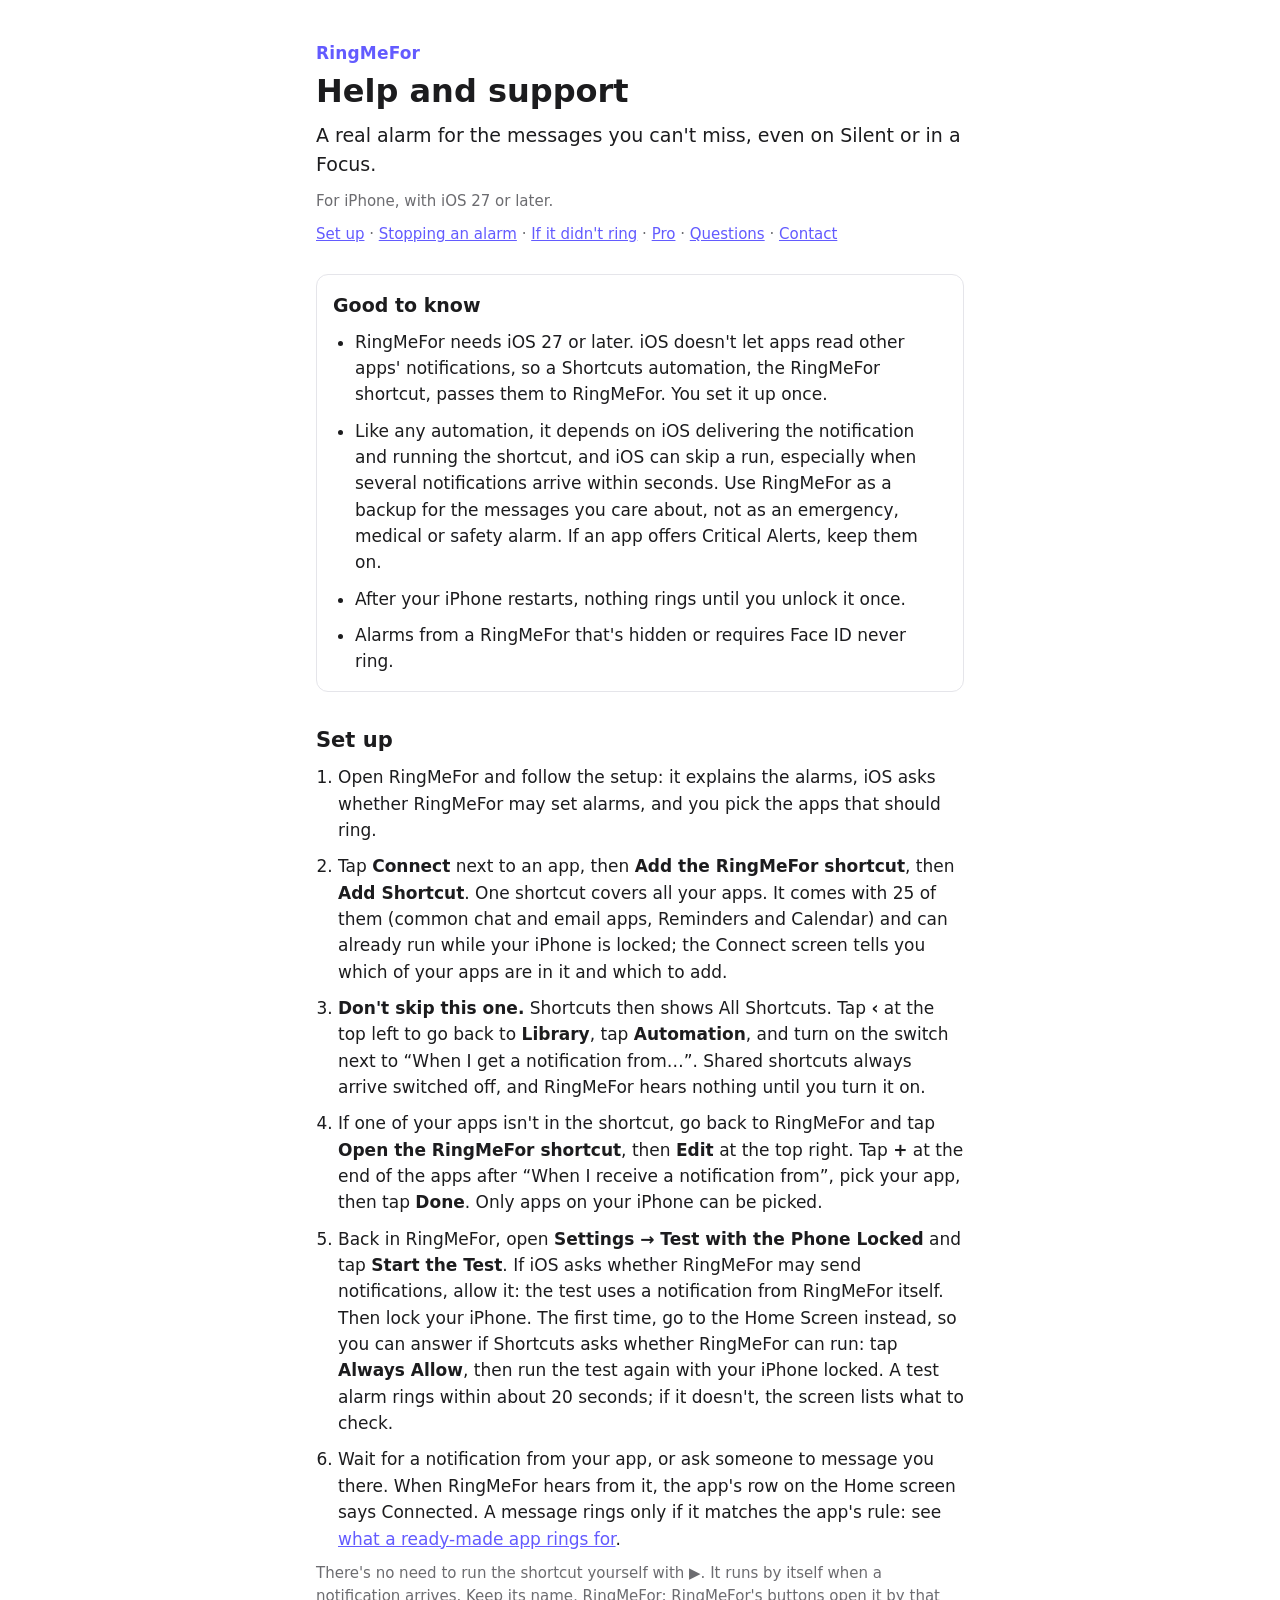
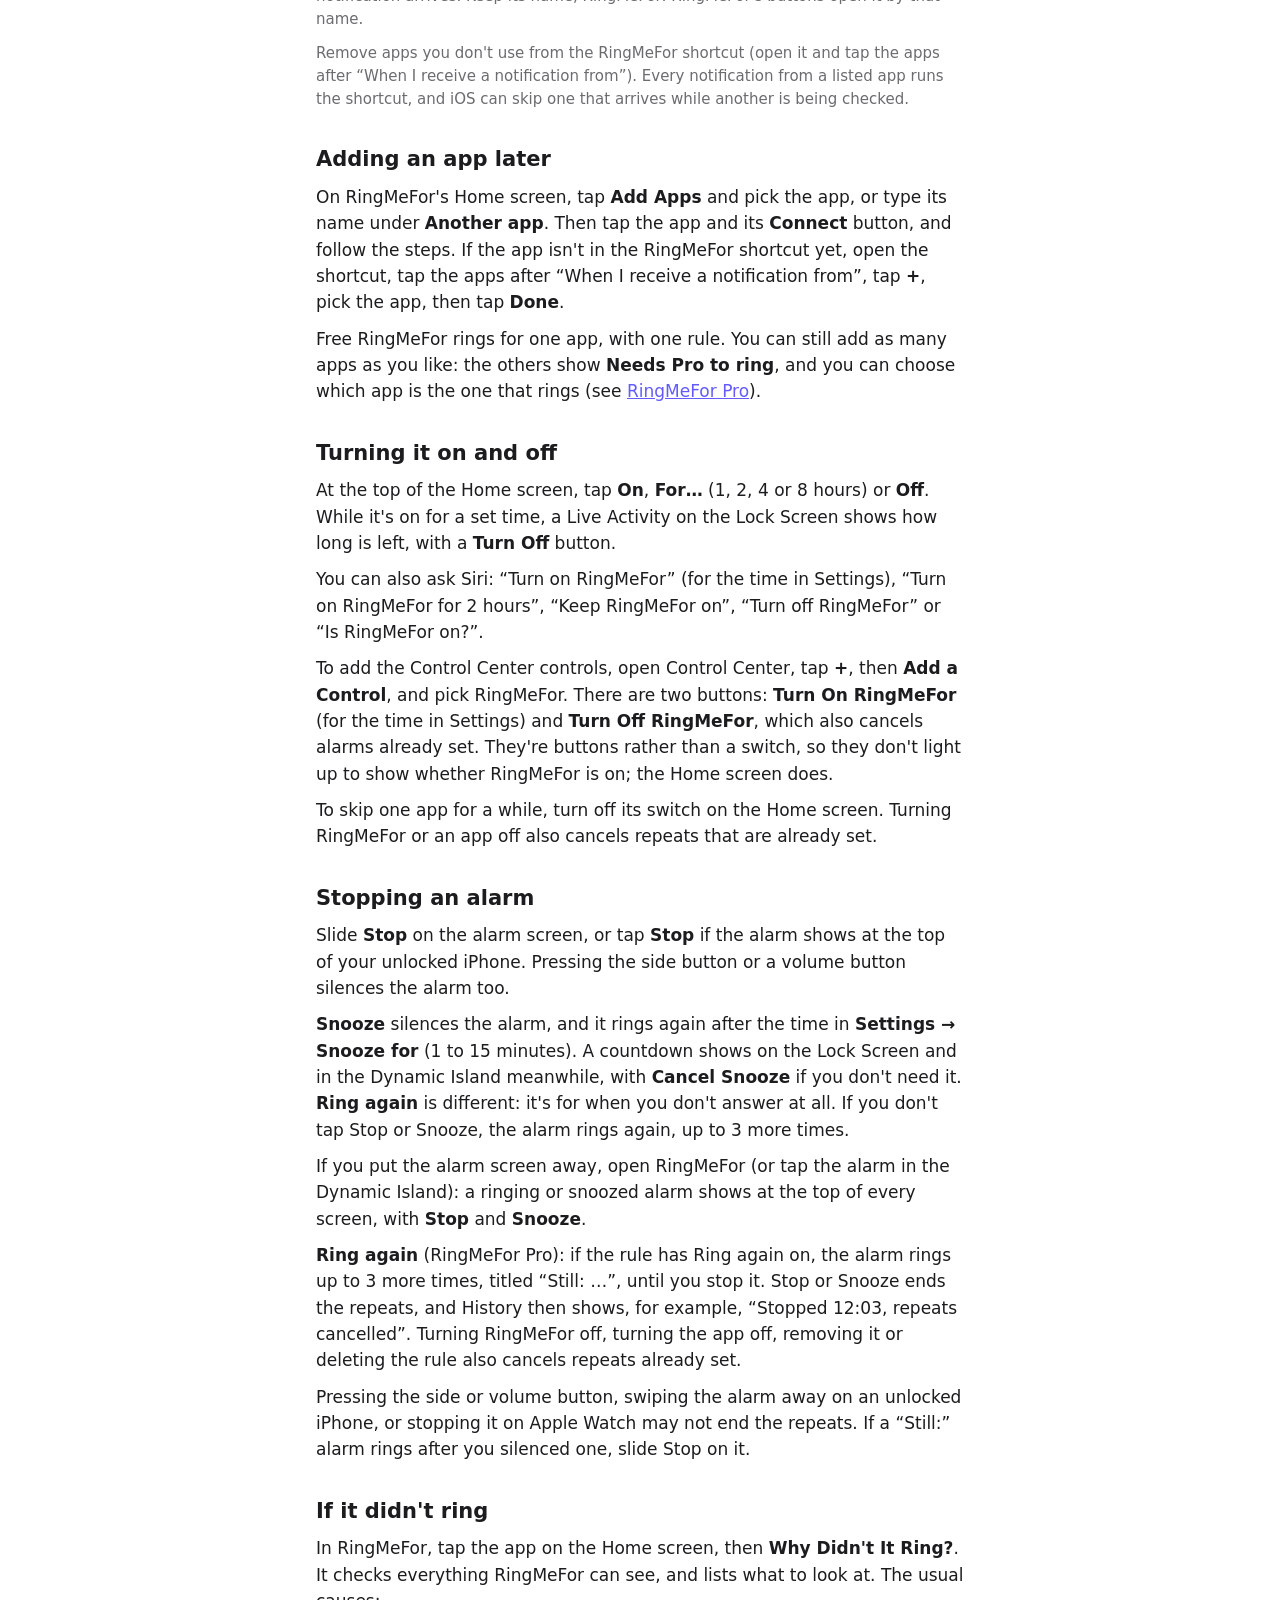
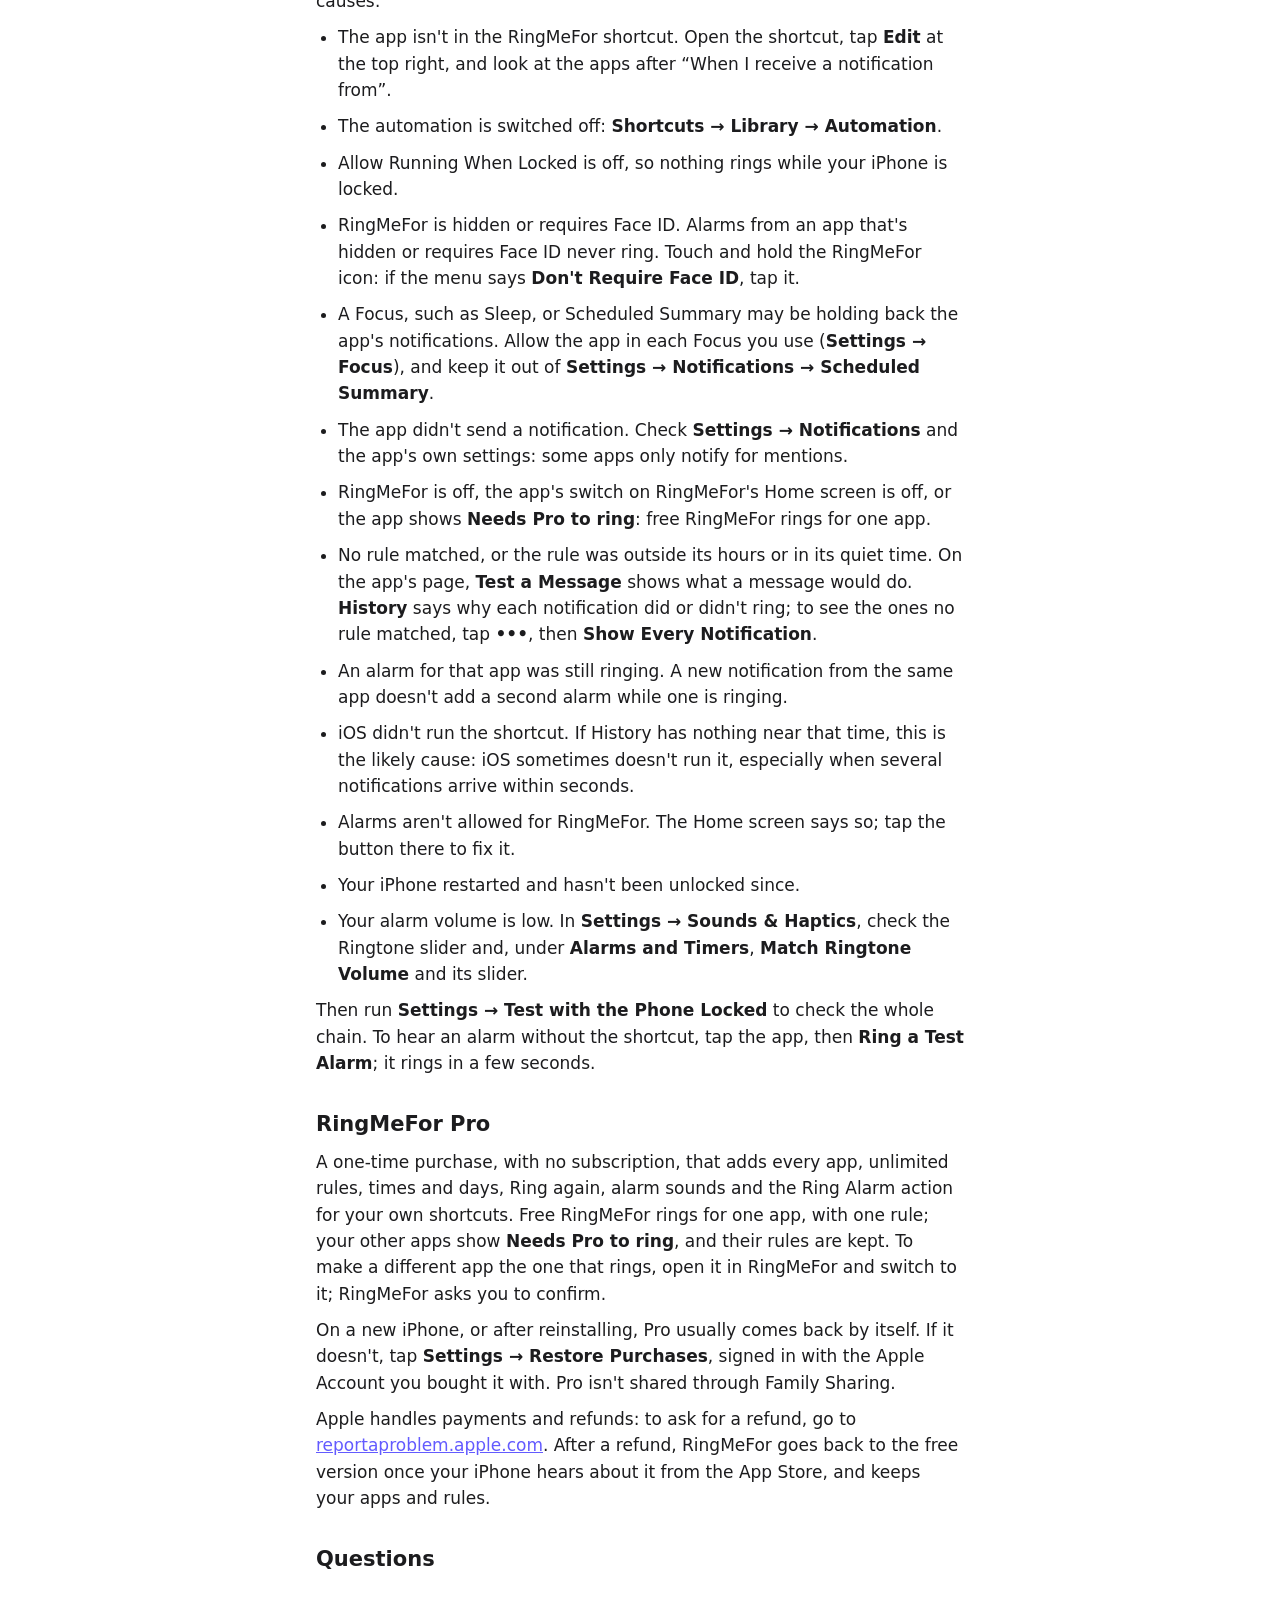
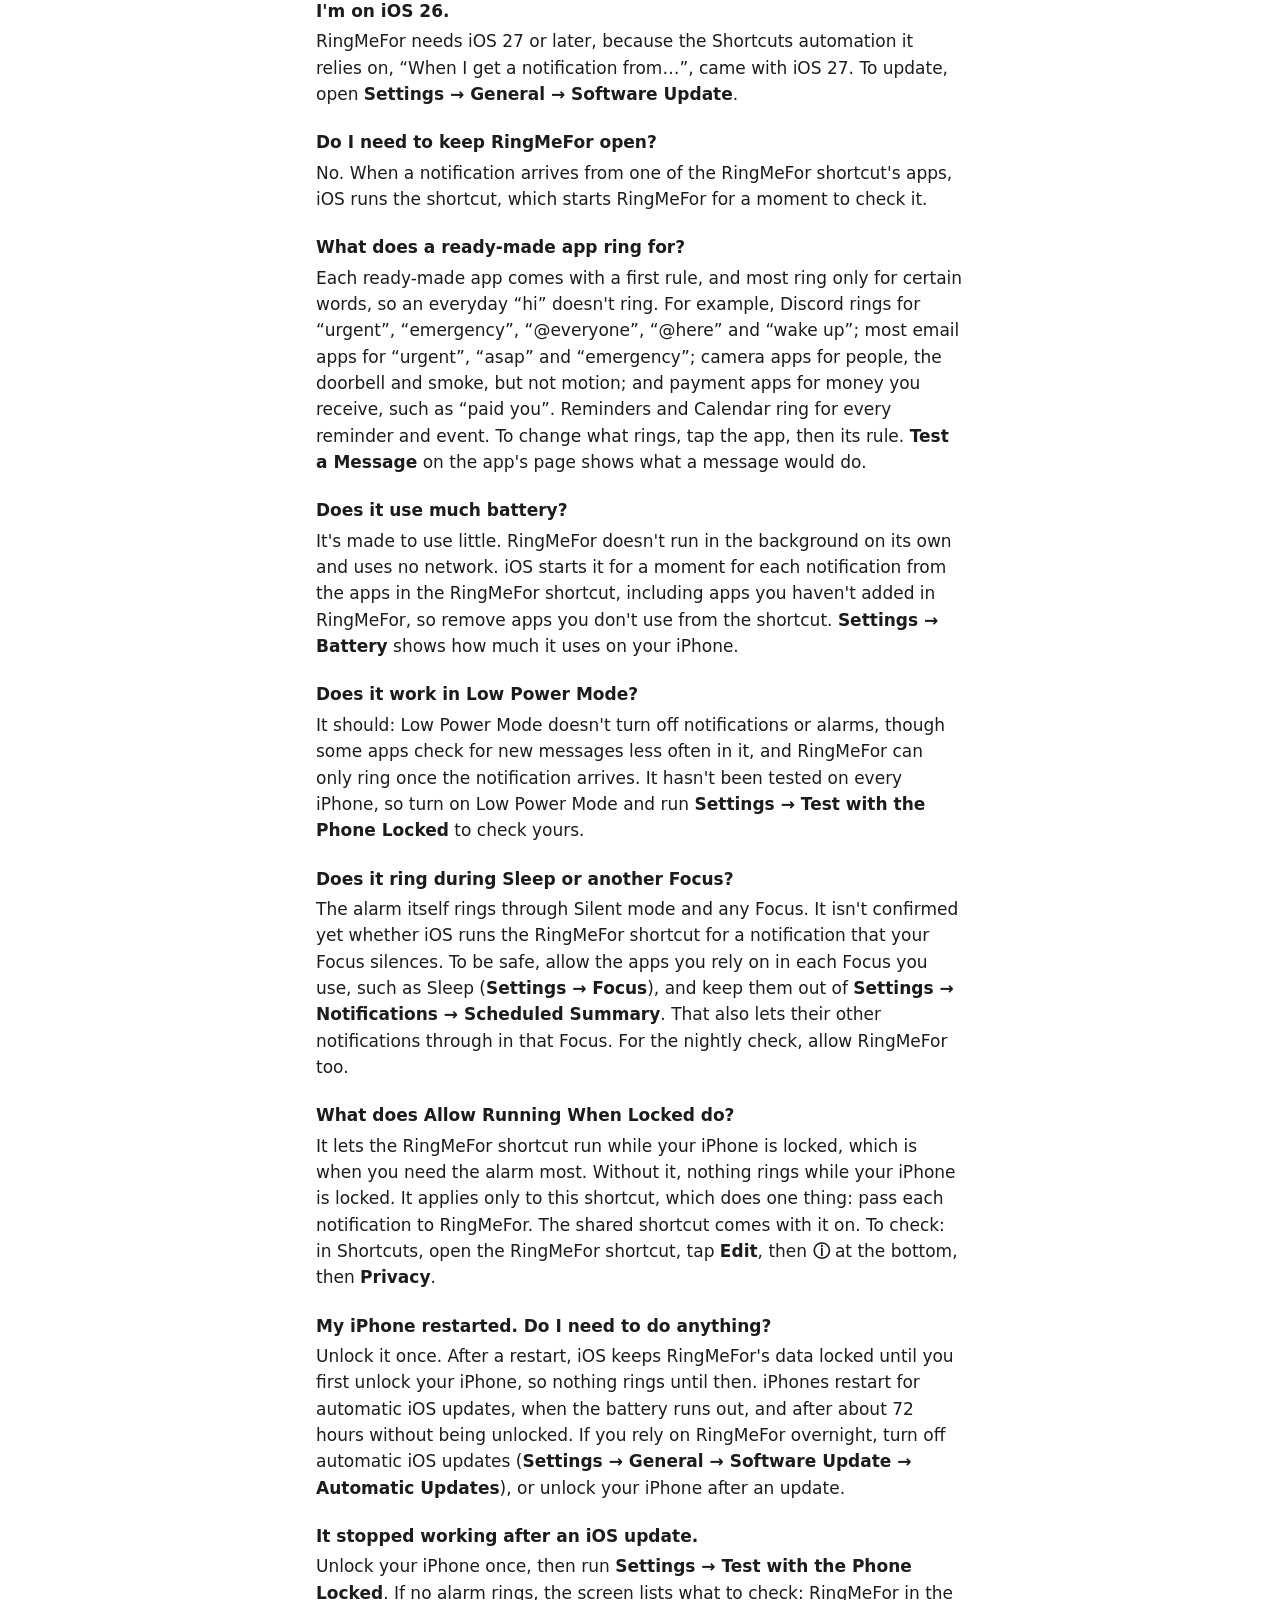
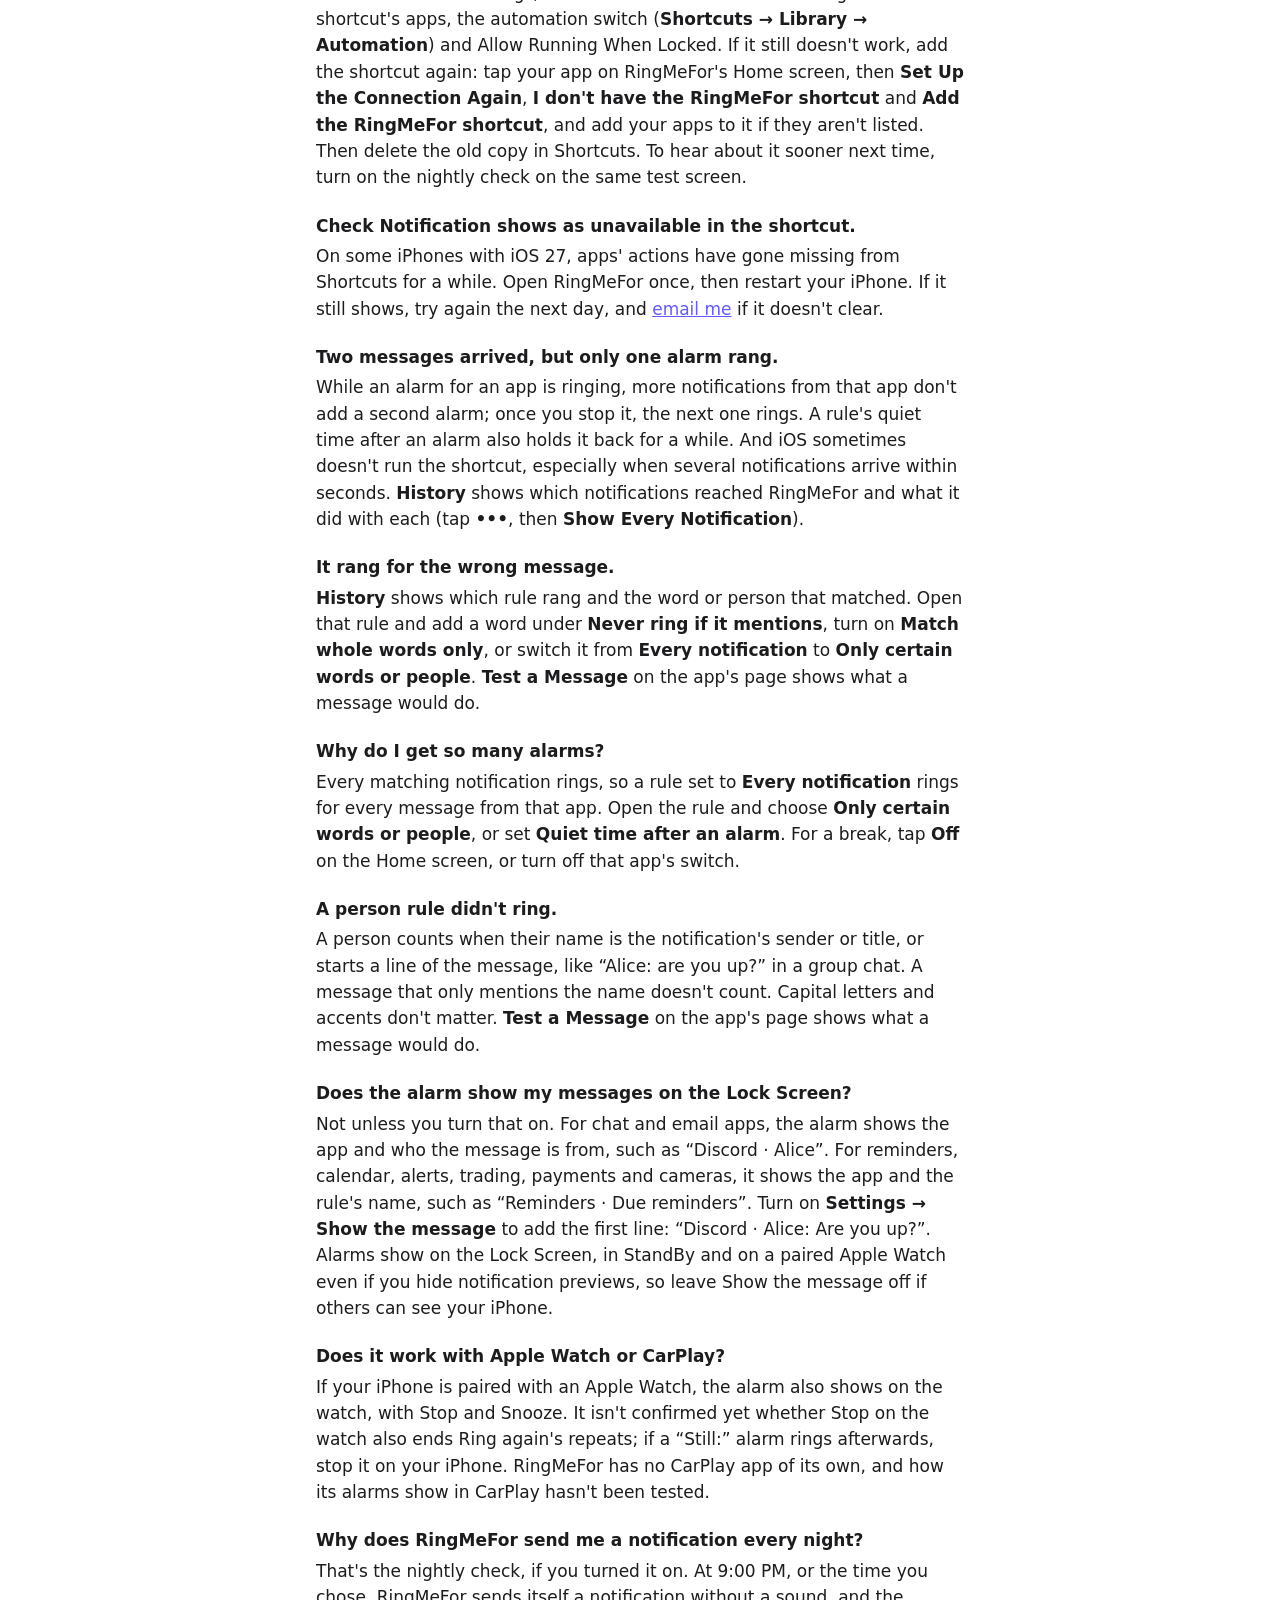
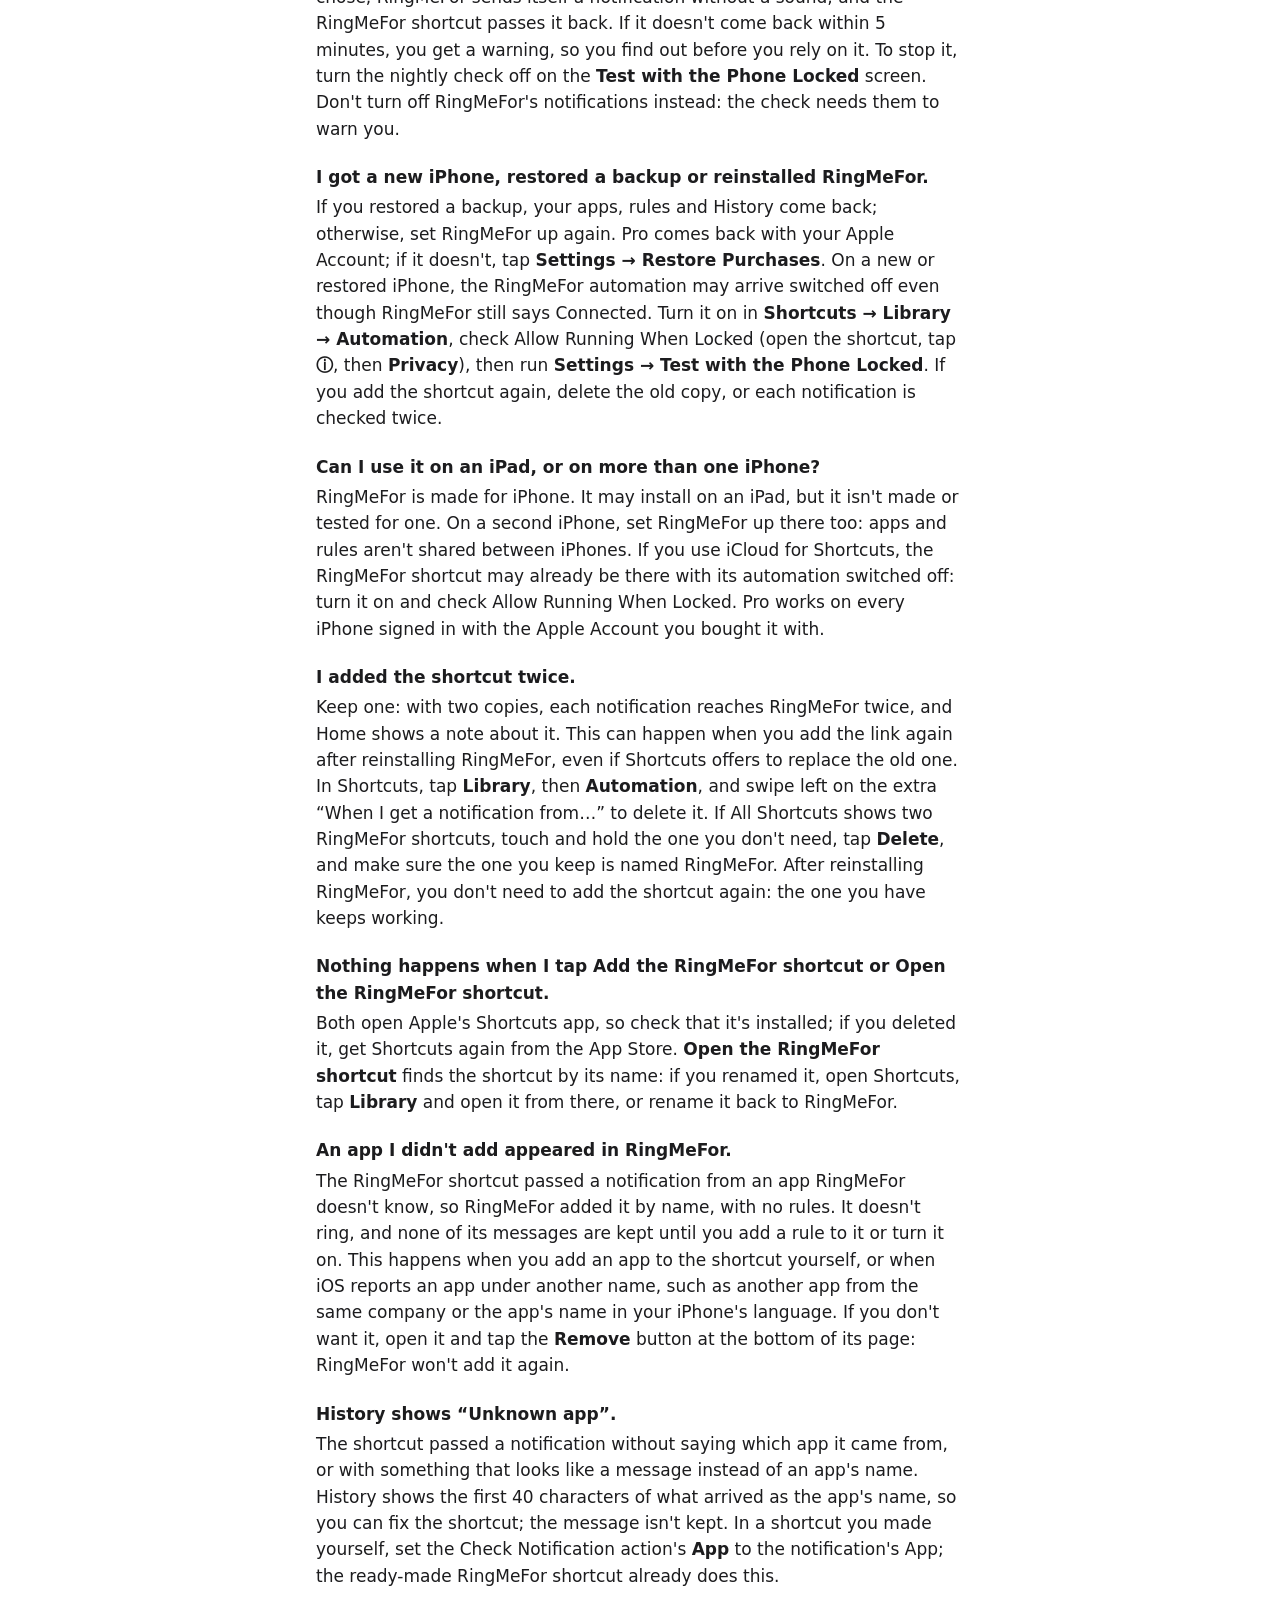
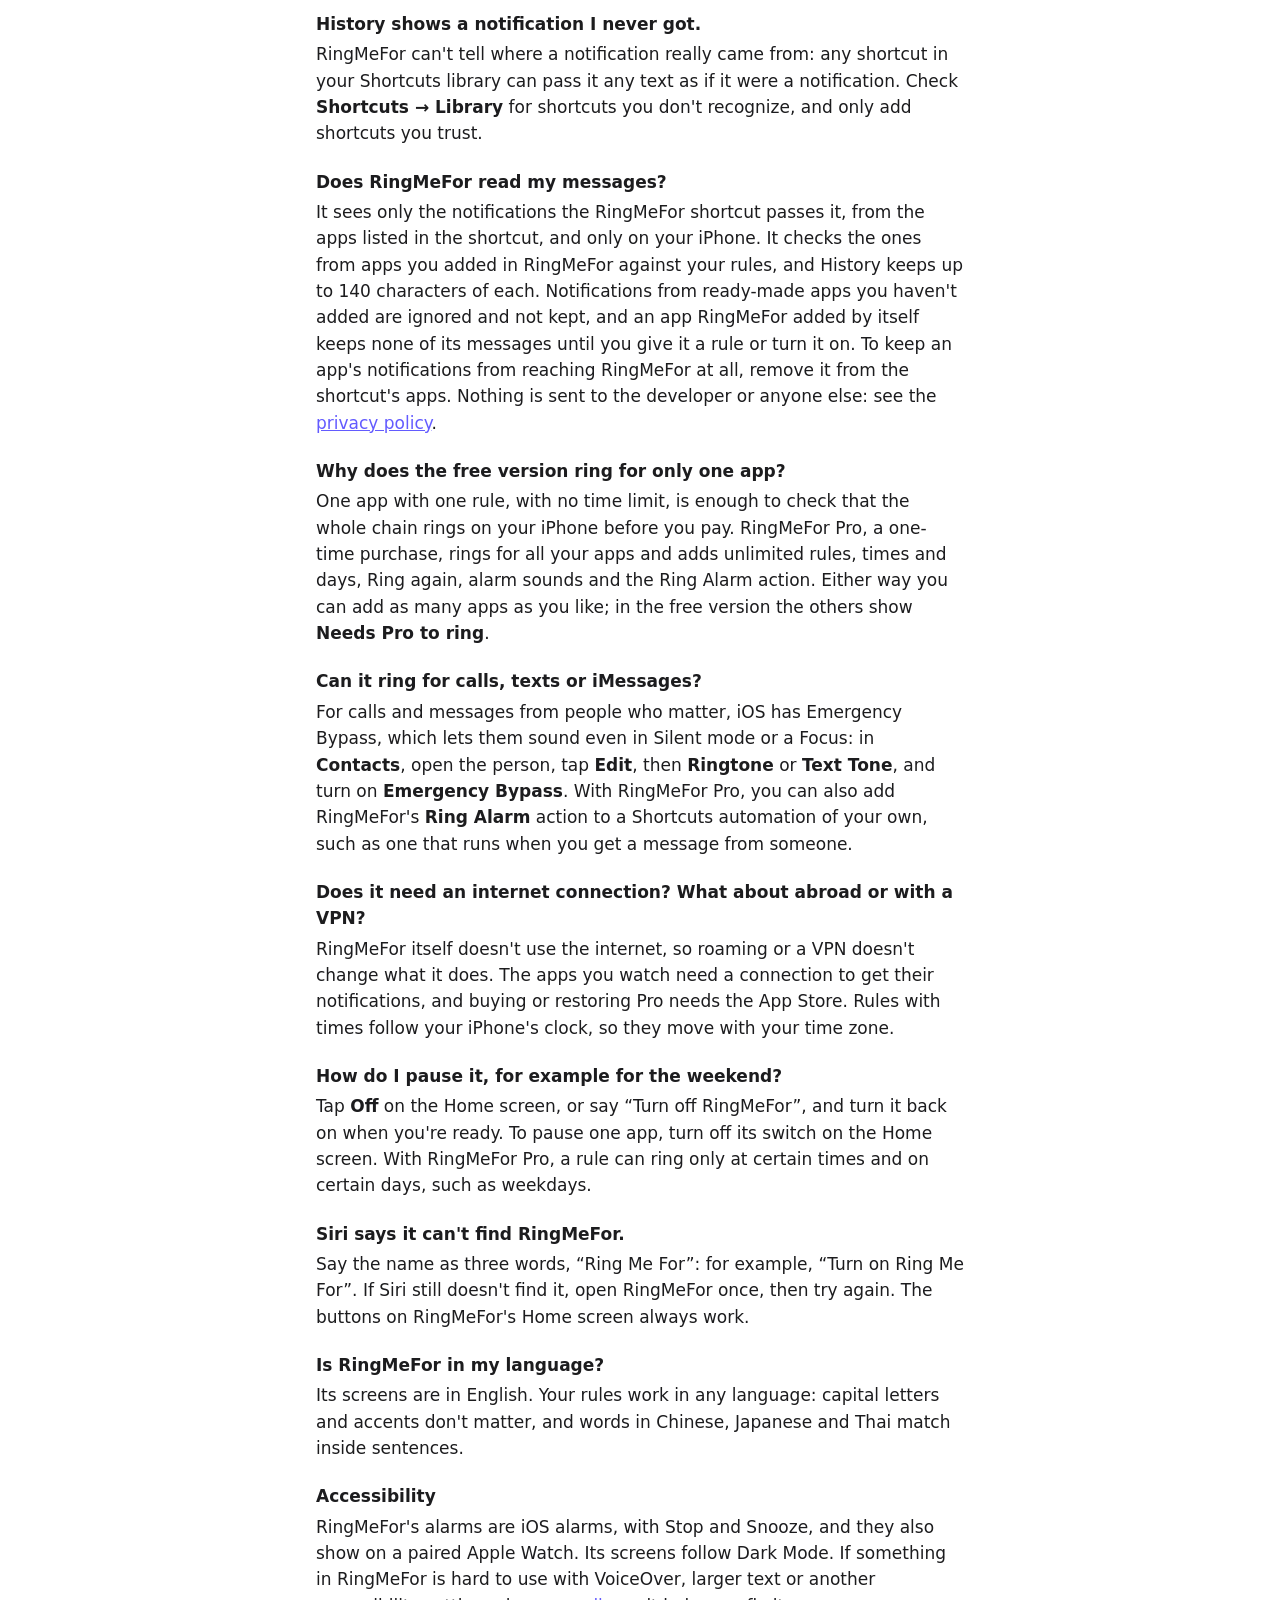
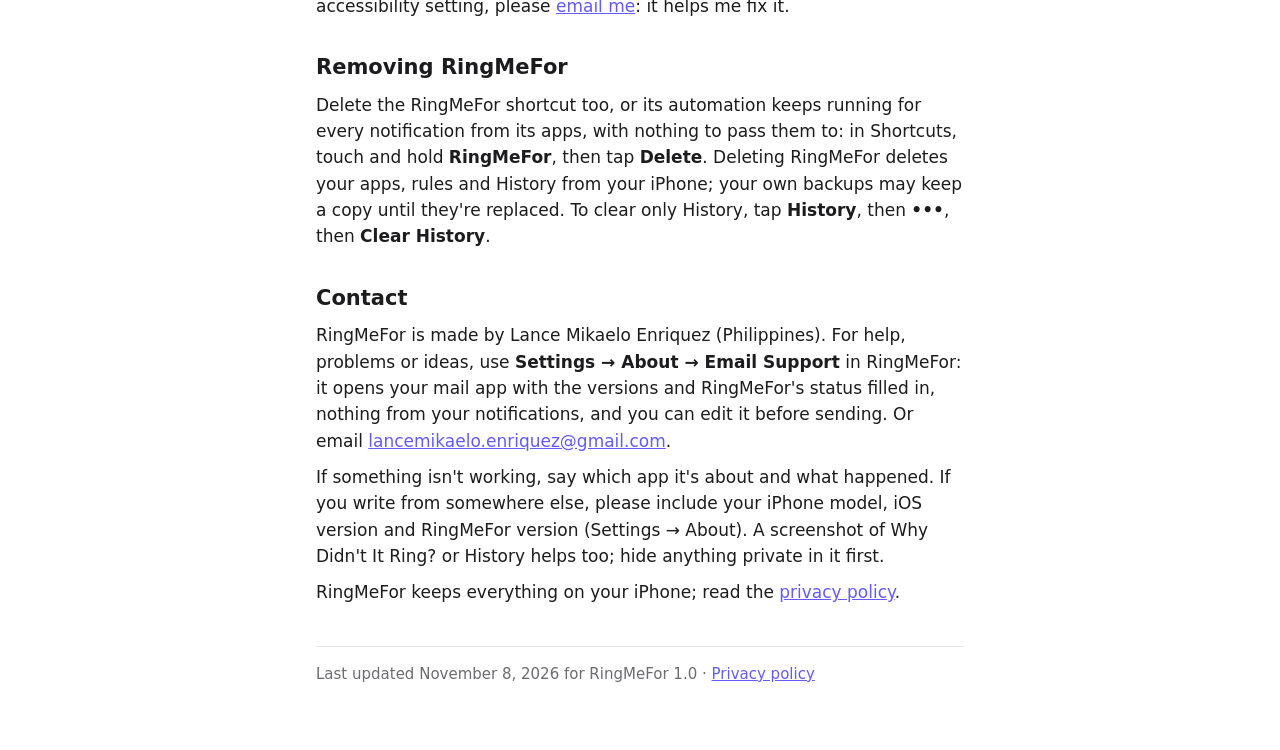
==== commit 4a442a64: "Help: tap Edit before changing the shortcut Co-Authored-By: Claude Opus 5.5 <noreply@anthropic.com> " ====
--- a/index.html
+++ b/index.html
@@ -71,7 +71,7 @@
   <li>Open RingMeFor and follow the setup: it explains the alarms, iOS asks whether RingMeFor may set alarms, and you pick the apps that should ring.</li>
   <li>Tap <strong>Connect</strong> next to an app, then <strong>Add the RingMeFor shortcut</strong>, then <strong>Add Shortcut</strong>. One shortcut covers all your apps. It comes with 25 of them (common chat and email apps, Reminders and Calendar) and can already run while your iPhone is locked; the Connect screen tells you which of your apps are in it and which to add.</li>
   <li><strong>Don't skip this one.</strong> Shortcuts then shows All Shortcuts. Tap <strong>‹</strong> at the top left to go back to <strong>Library</strong>, tap <strong>Automation</strong>, and turn on the switch next to “When I get a notification from…”. Shared shortcuts always arrive switched off, and RingMeFor hears nothing until you turn it on.</li>
-  <li>If one of your apps isn't in the shortcut, go back to RingMeFor and tap <strong>Open the RingMeFor shortcut</strong>. Tap <strong>+</strong> at the end of the apps after “When I receive a notification from”, pick your app, then tap <strong>Done</strong>. Only apps on your iPhone can be picked.</li>
+  <li>If one of your apps isn't in the shortcut, go back to RingMeFor and tap <strong>Open the RingMeFor shortcut</strong>, then <strong>Edit</strong> at the top right. Tap <strong>+</strong> at the end of the apps after “When I receive a notification from”, pick your app, then tap <strong>Done</strong>. Only apps on your iPhone can be picked.</li>
   <li>Back in RingMeFor, open <strong>Settings → Test with the Phone Locked</strong> and tap <strong>Start the Test</strong>. If iOS asks whether RingMeFor may send notifications, allow it: the test uses a notification from RingMeFor itself. Then lock your iPhone. The first time, go to the Home Screen instead, so you can answer if Shortcuts asks whether RingMeFor can run: tap <strong>Always Allow</strong>, then run the test again with your iPhone locked. A test alarm rings within about 20 seconds; if it doesn't, the screen lists what to check.</li>
   <li>Wait for a notification from your app, or ask someone to message you there. When RingMeFor hears from it, the app's row on the Home screen says Connected. A message rings only if it matches the app's rule: see <a href="#ready-made-rules">what a ready-made app rings for</a>.</li>
 </ol>
@@ -98,7 +98,7 @@
 <h2 id="not-ringing">If it didn't ring</h2>
 <p>In RingMeFor, tap the app on the Home screen, then <strong>Why Didn't It Ring?</strong>. It checks everything RingMeFor can see, and lists what to look at. The usual causes:</p>
 <ul>
-  <li>The app isn't in the RingMeFor shortcut. Open the shortcut and look at the apps after “When I receive a notification from”.</li>
+  <li>The app isn't in the RingMeFor shortcut. Open the shortcut, tap <strong>Edit</strong> at the top right, and look at the apps after “When I receive a notification from”.</li>
   <li>The automation is switched off: <strong>Shortcuts → Library → Automation</strong>.</li>
   <li>Allow Running When Locked is off, so nothing rings while your iPhone is locked.</li>
   <li>RingMeFor is hidden or requires Face ID. Alarms from an app that's hidden or requires Face ID never ring. Touch and hold the RingMeFor icon: if the menu says <strong>Don't Require Face ID</strong>, tap it.</li>
@@ -140,7 +140,7 @@
 <p>The alarm itself rings through Silent mode and any Focus. It isn't confirmed yet whether iOS runs the RingMeFor shortcut for a notification that your Focus silences. To be safe, allow the apps you rely on in each Focus you use, such as Sleep (<strong>Settings → Focus</strong>), and keep them out of <strong>Settings → Notifications → Scheduled Summary</strong>. That also lets their other notifications through in that Focus. For the nightly check, allow RingMeFor too.</p>
 
 <h3 id="allow-running">What does Allow Running When Locked do?</h3>
-<p>It lets the RingMeFor shortcut run while your iPhone is locked, which is when you need the alarm most. Without it, nothing rings while your iPhone is locked. It applies only to this shortcut, which does one thing: pass each notification to RingMeFor.</p>
+<p>It lets the RingMeFor shortcut run while your iPhone is locked, which is when you need the alarm most. Without it, nothing rings while your iPhone is locked. It applies only to this shortcut, which does one thing: pass each notification to RingMeFor. The shared shortcut comes with it on. To check: in Shortcuts, open the RingMeFor shortcut, tap <strong>Edit</strong>, then <strong>ⓘ</strong> at the bottom, then <strong>Privacy</strong>.</p>
 
 <h3 id="restart">My iPhone restarted. Do I need to do anything?</h3>
 <p>Unlock it once. After a restart, iOS keeps RingMeFor's data locked until you first unlock your iPhone, so nothing rings until then. iPhones restart for automatic iOS updates, when the battery runs out, and after about 72 hours without being unlocked. If you rely on RingMeFor overnight, turn off automatic iOS updates (<strong>Settings → General → Software Update → Automatic Updates</strong>), or unlock your iPhone after an update.</p>
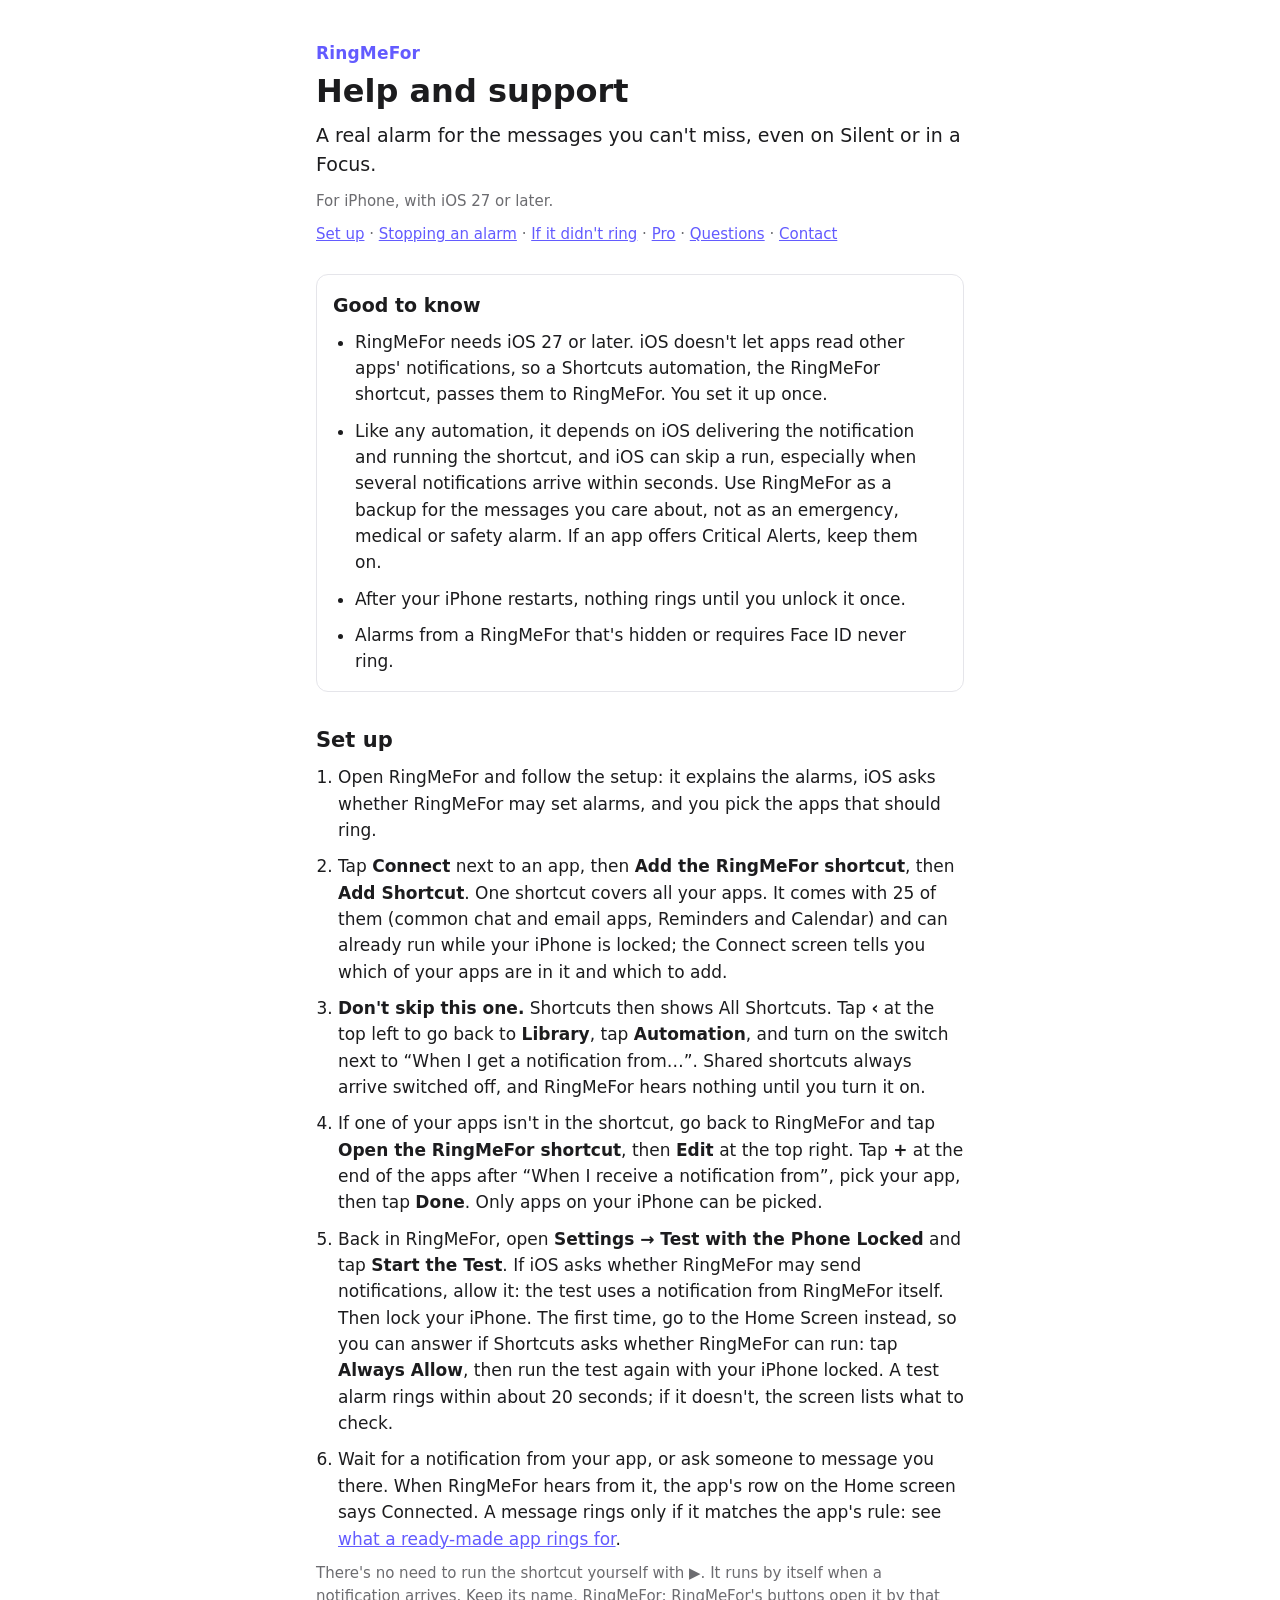
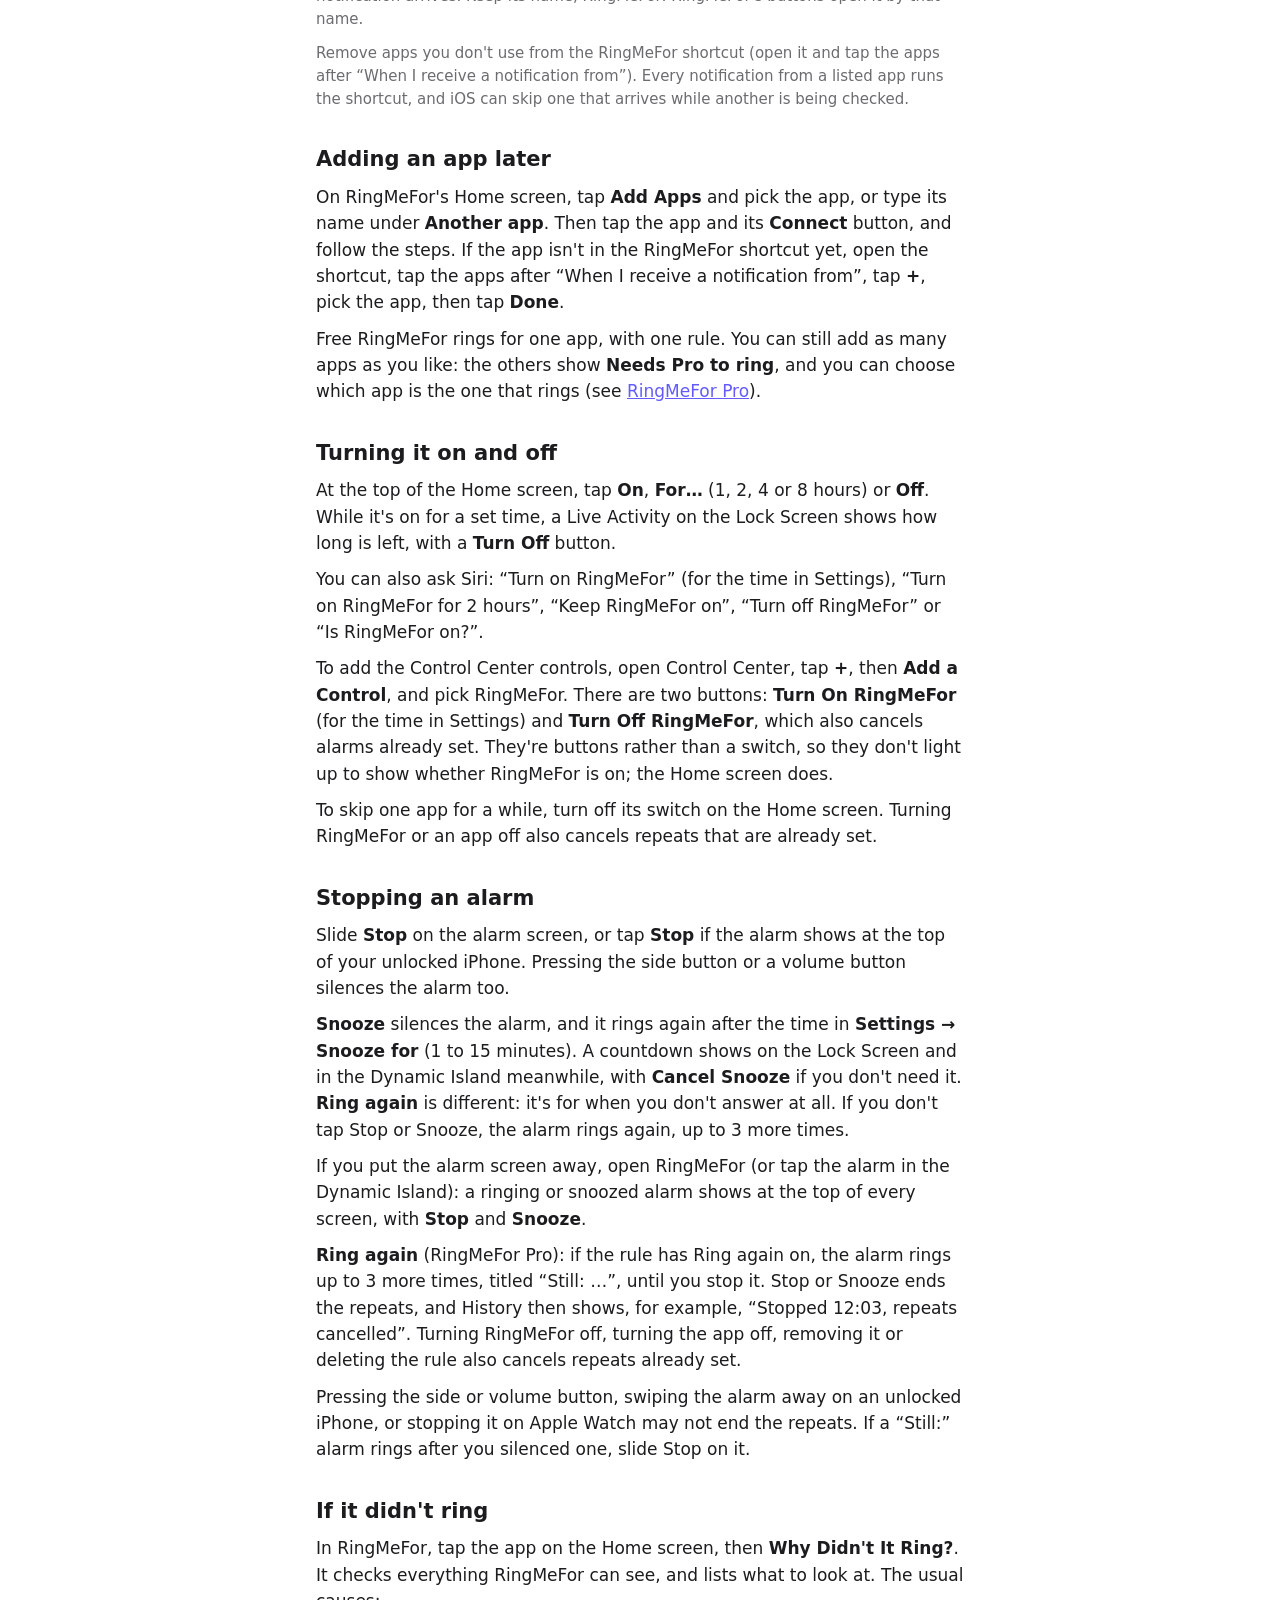
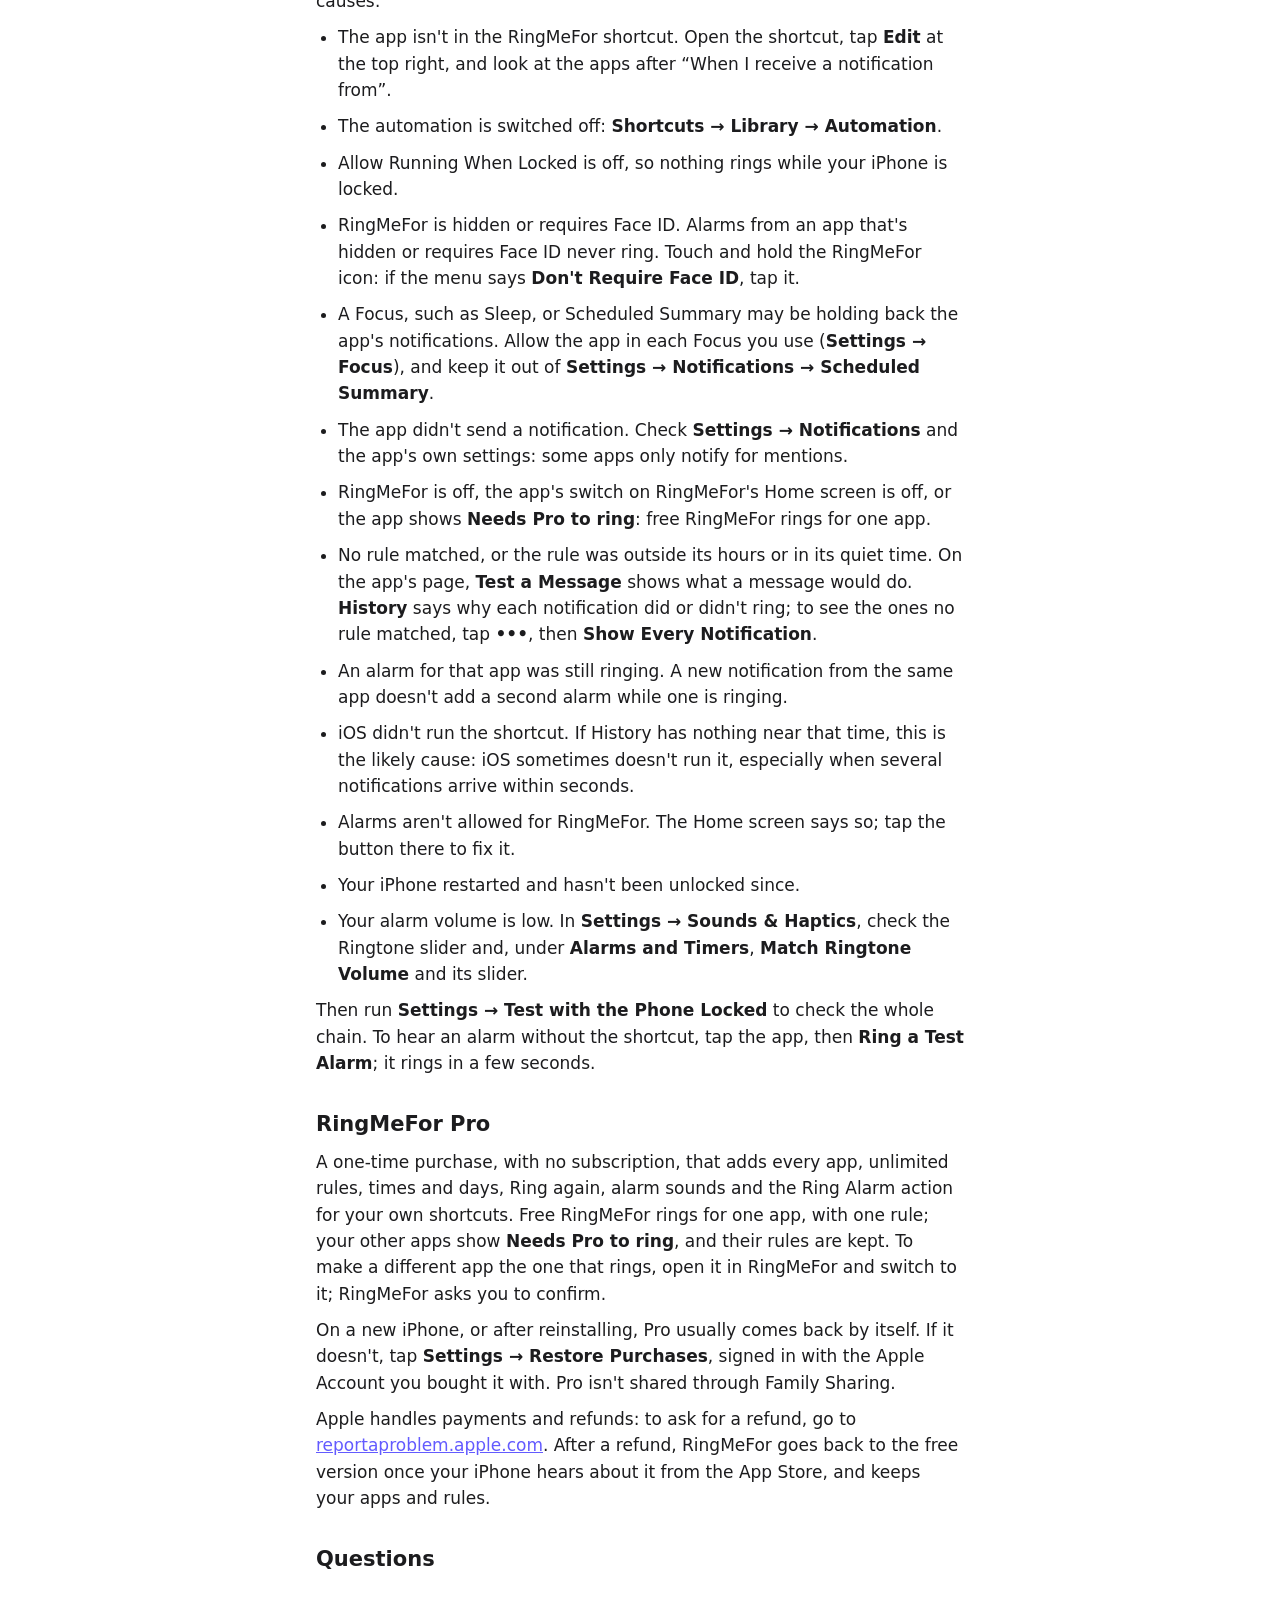
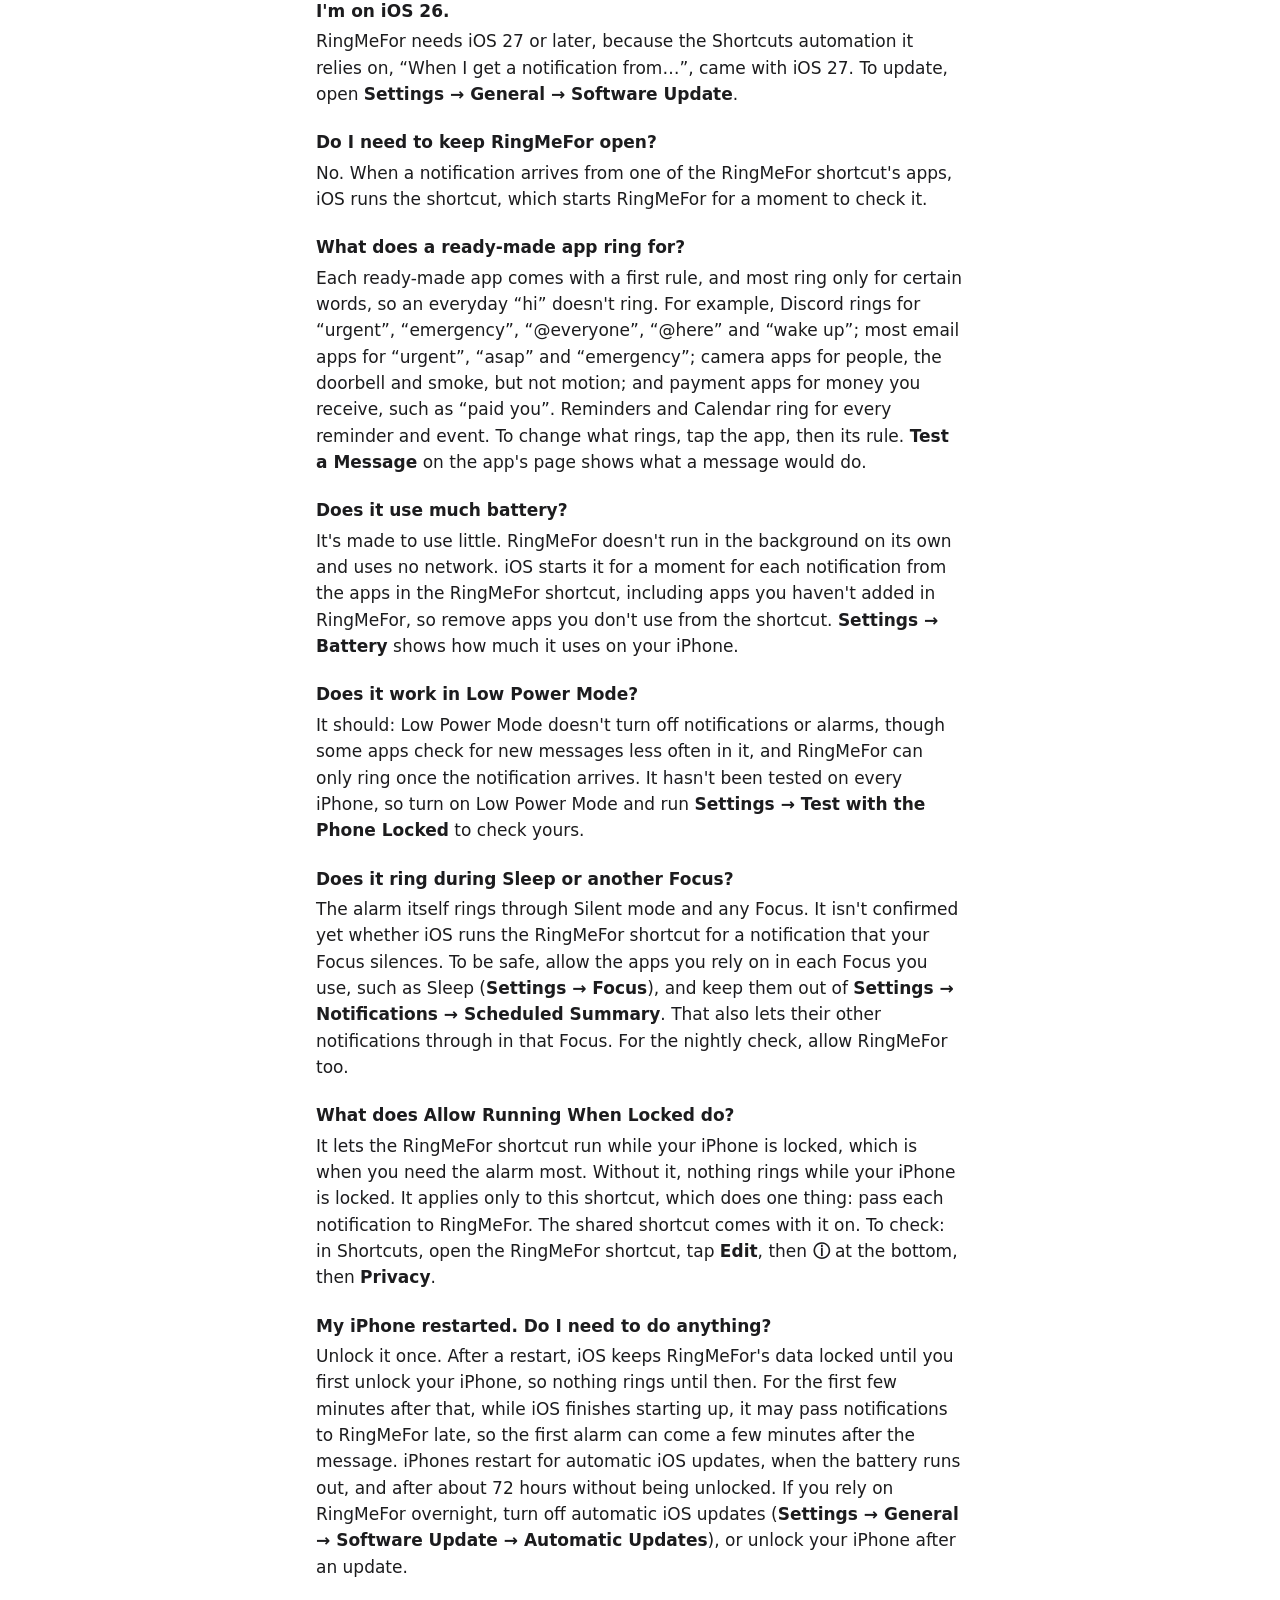
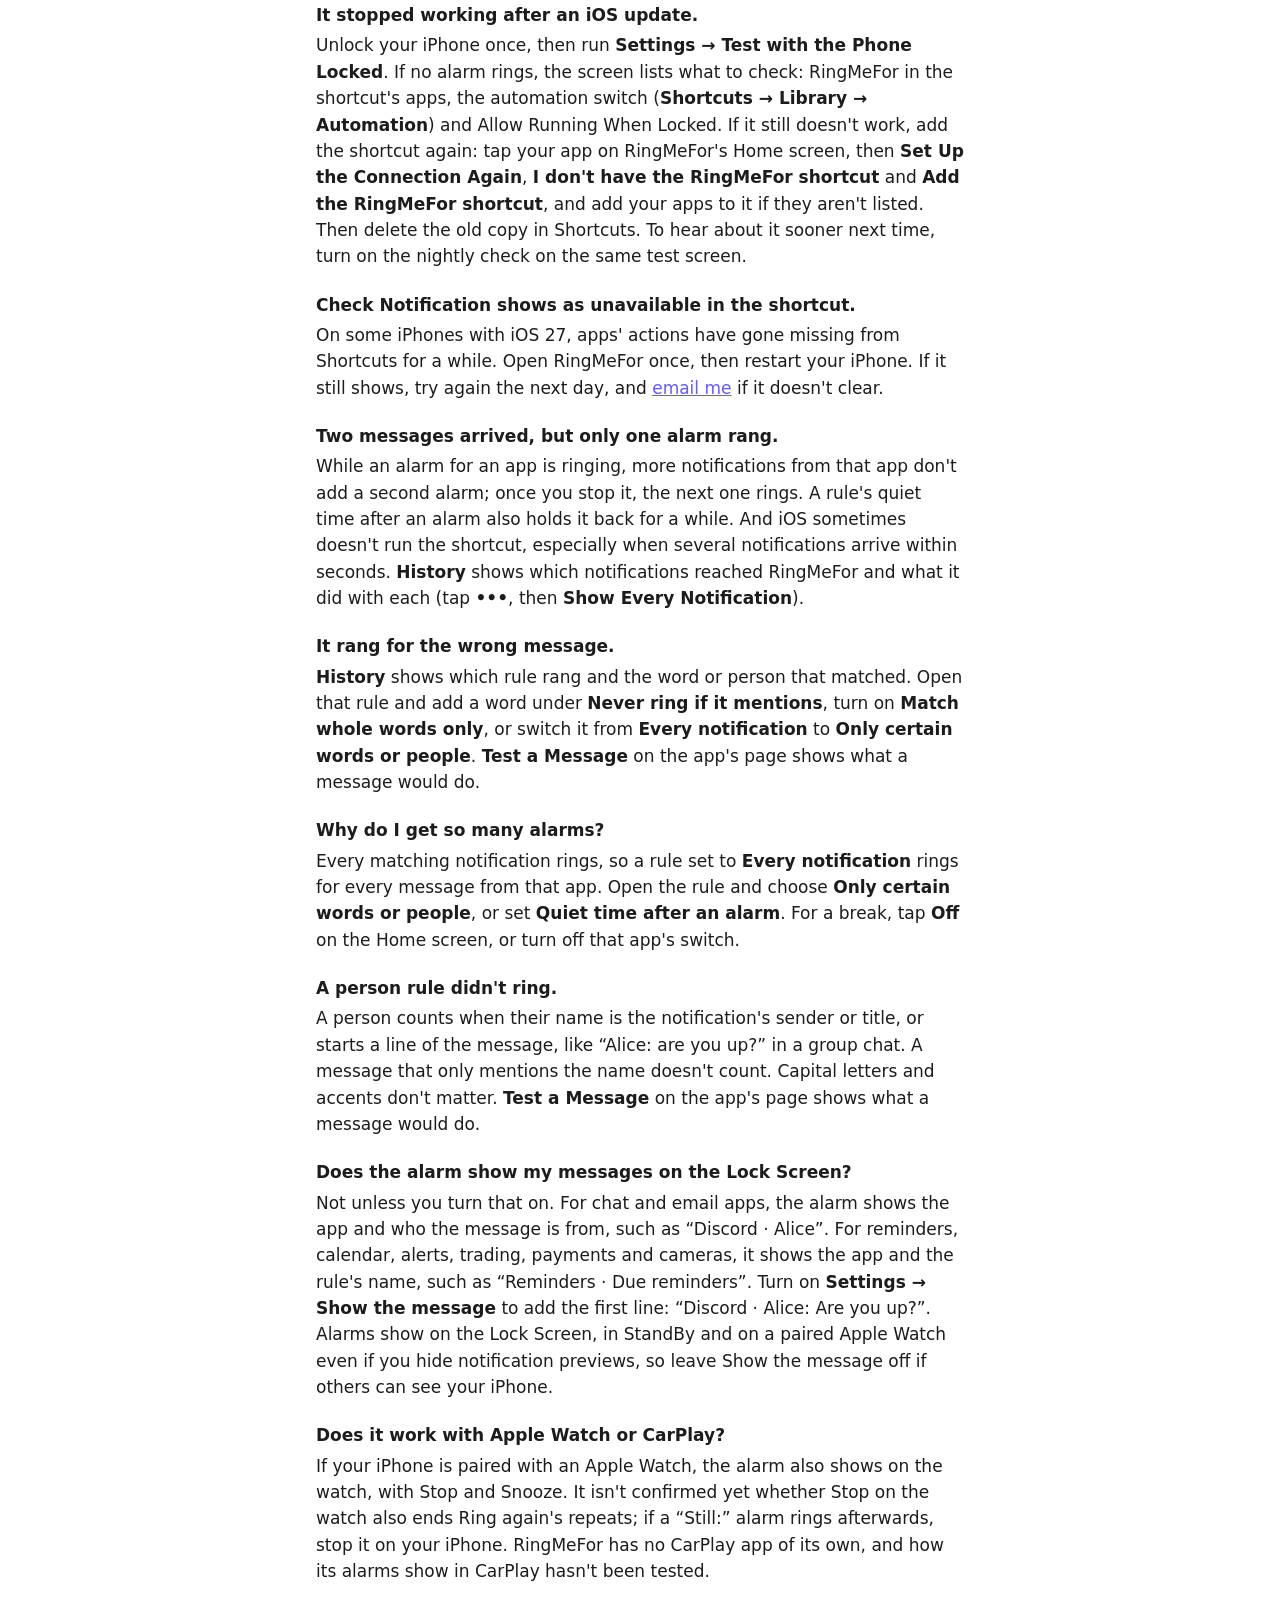
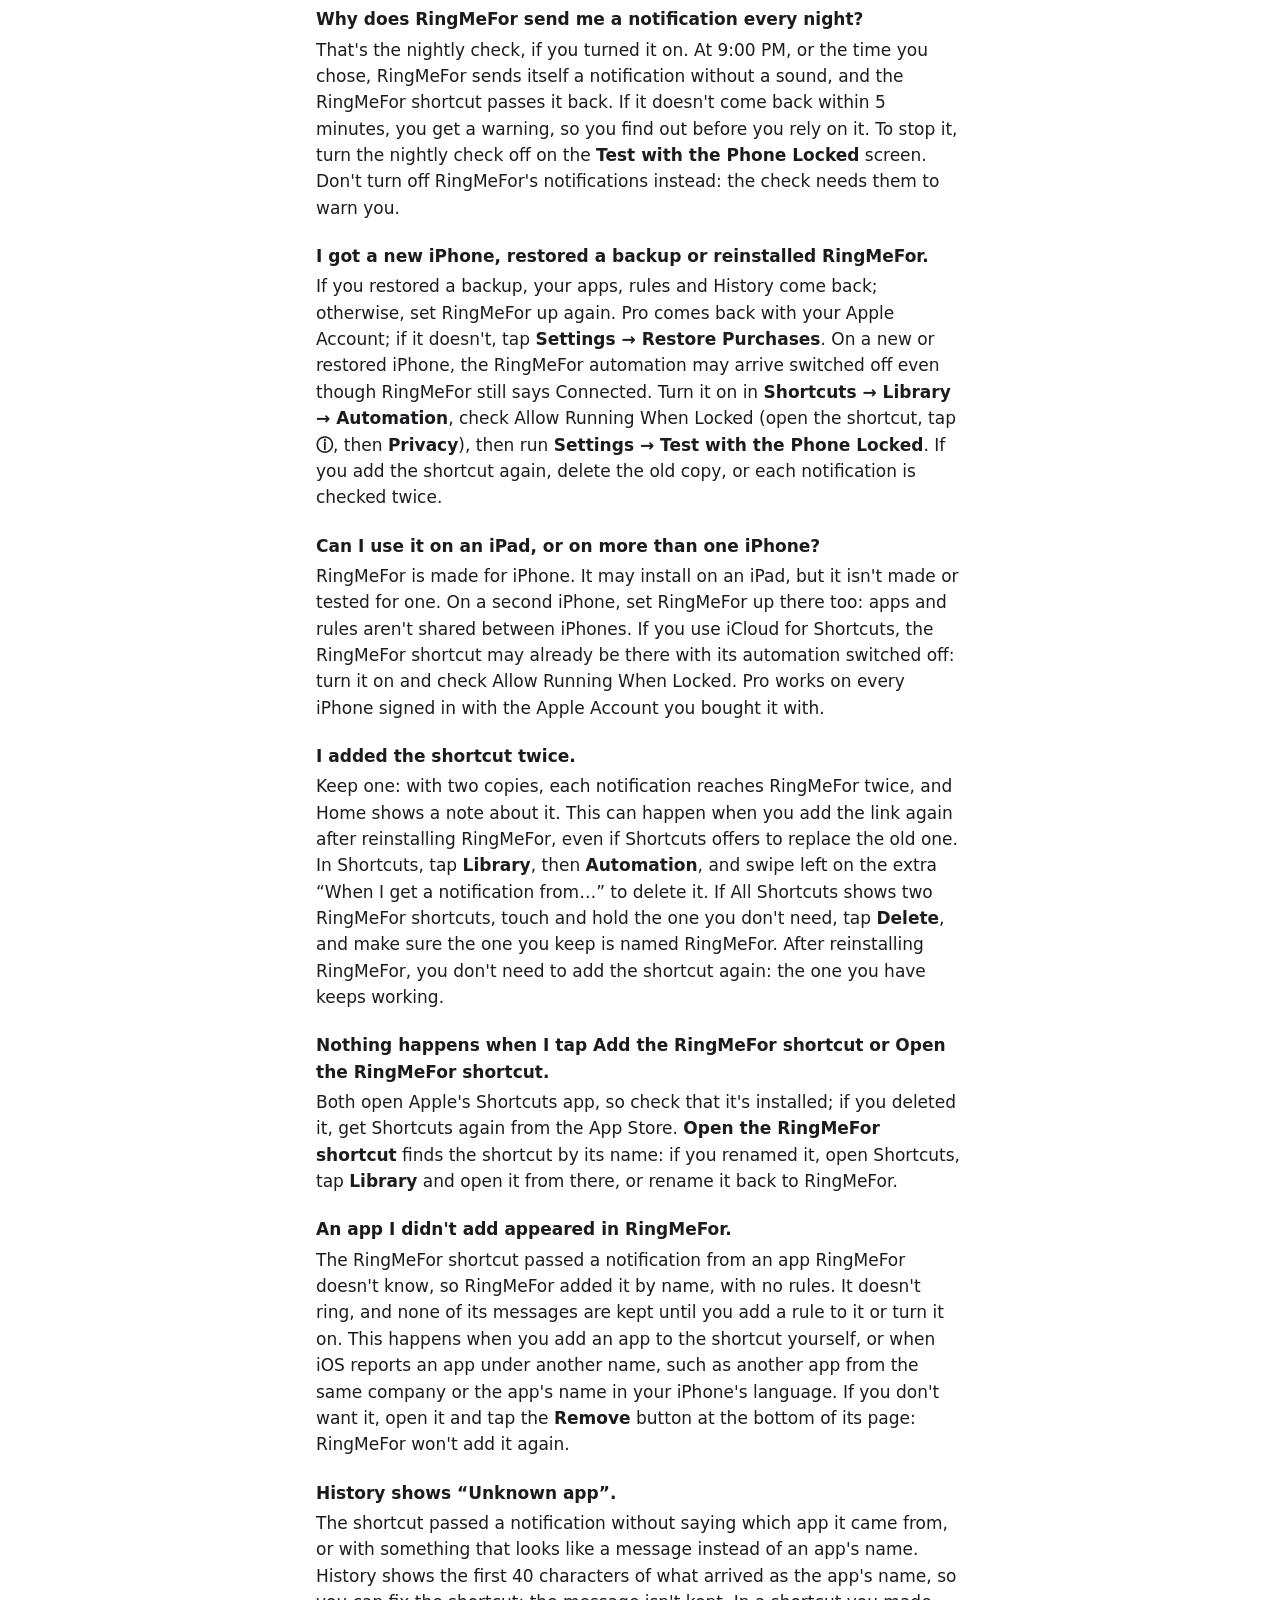
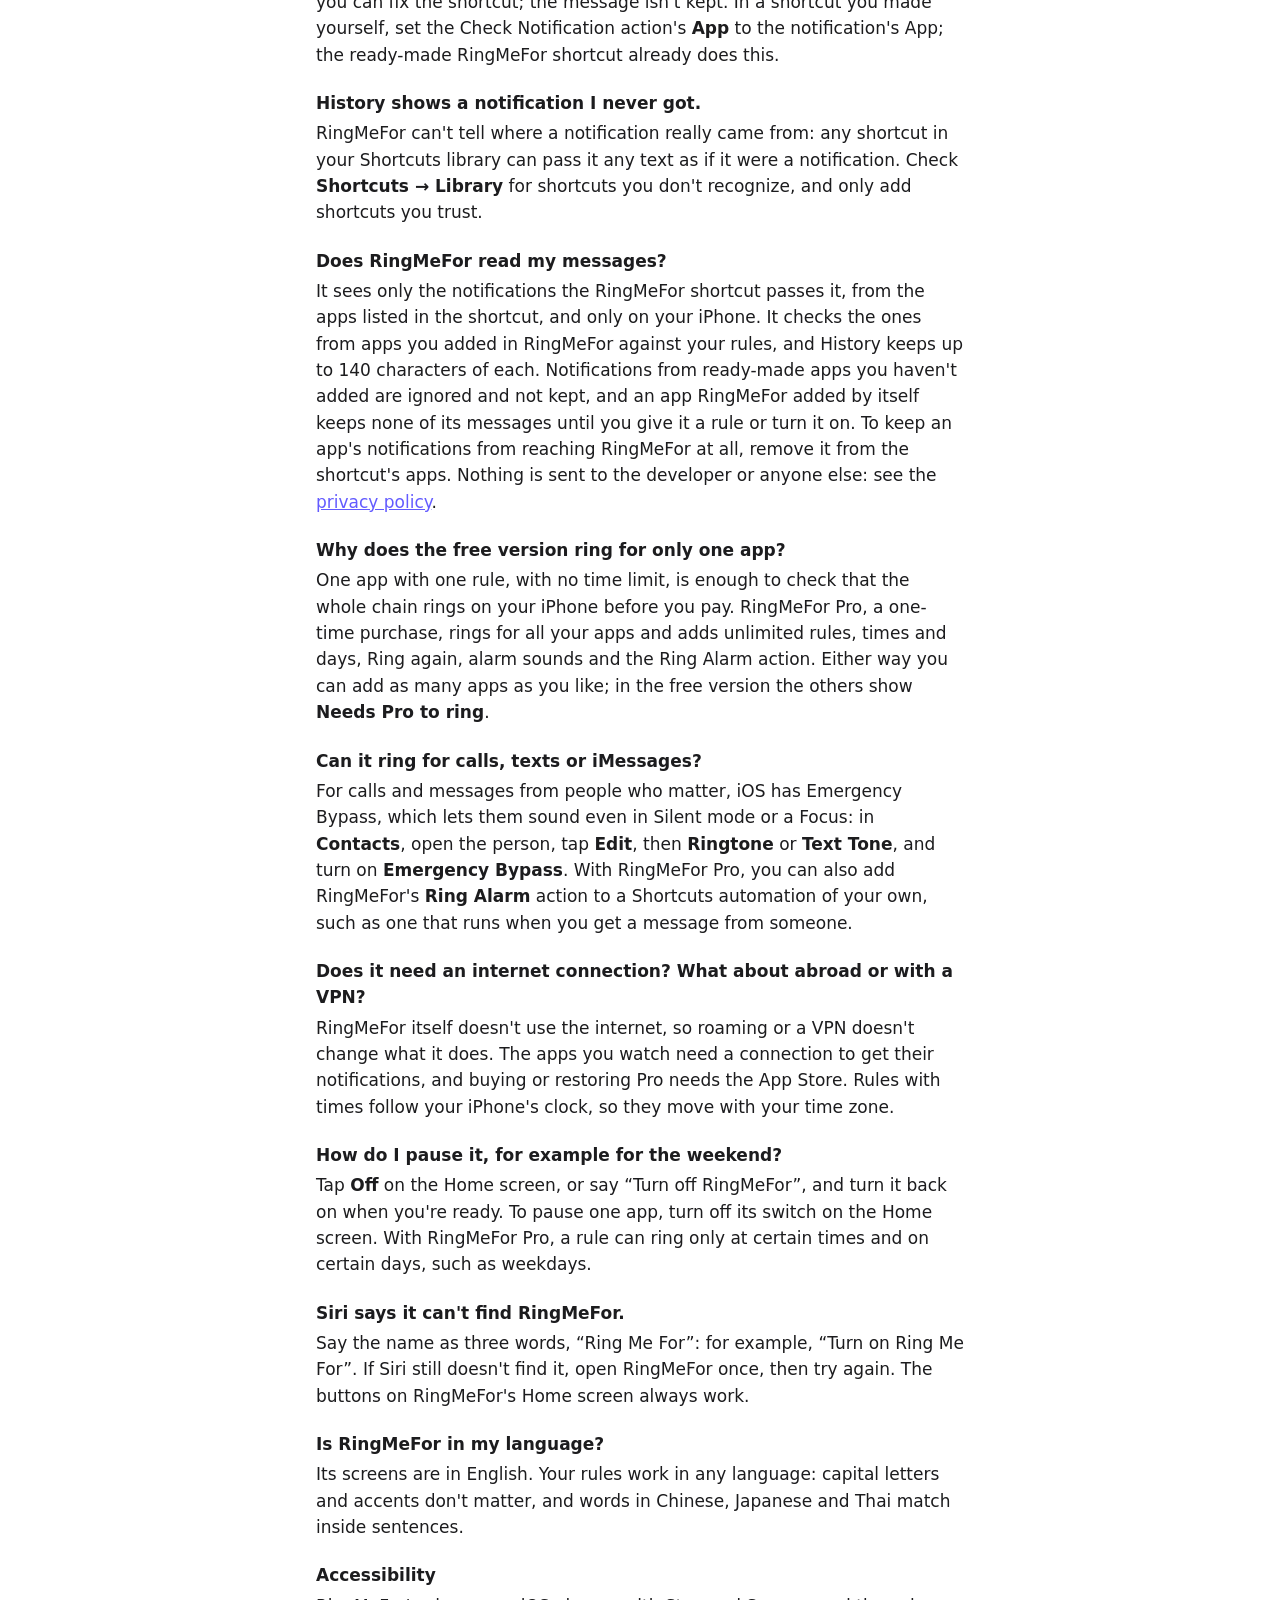
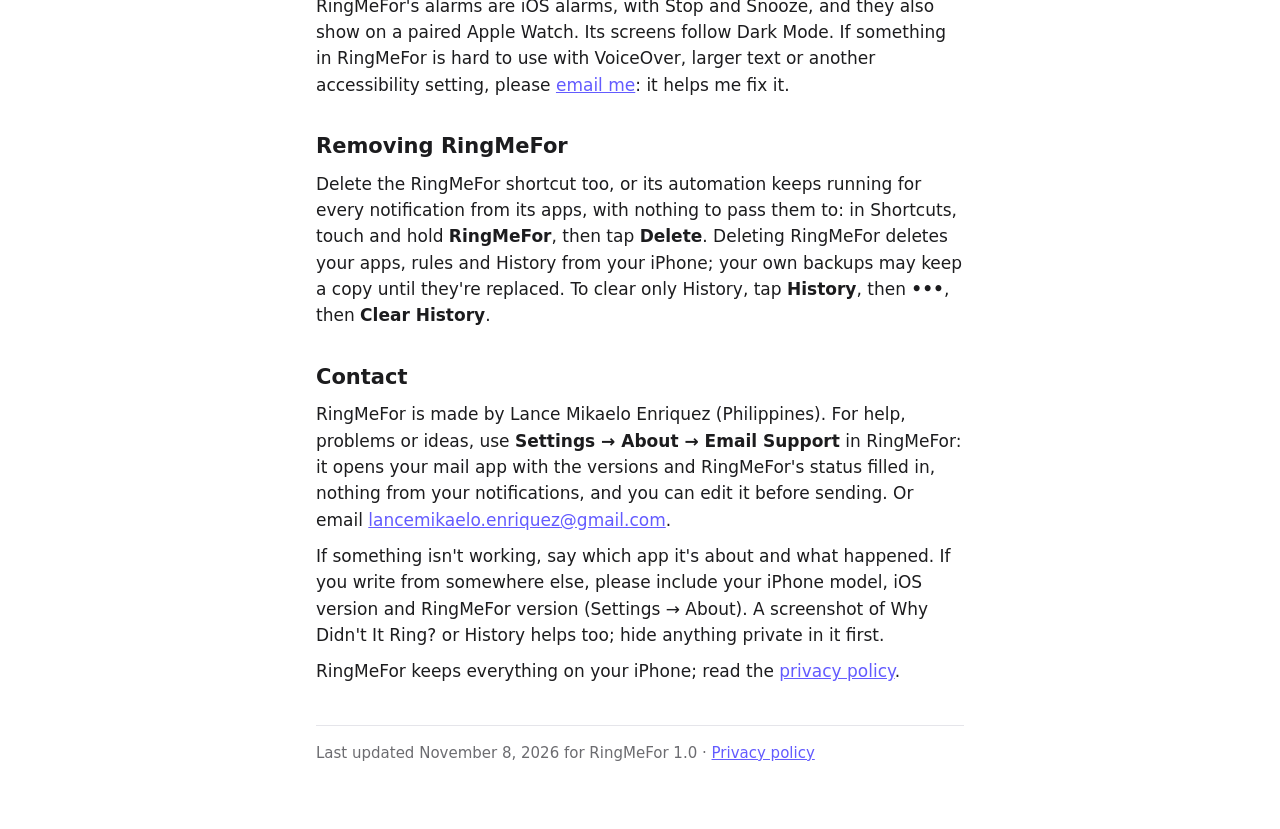
==== commit 26eaa10c: "Help: the first alarm after a restart can be a few minutes late Co-Authored-By: Claude Opus 5.5 <nor" ====
--- a/index.html
+++ b/index.html
@@ -143,7 +143,7 @@
 <p>It lets the RingMeFor shortcut run while your iPhone is locked, which is when you need the alarm most. Without it, nothing rings while your iPhone is locked. It applies only to this shortcut, which does one thing: pass each notification to RingMeFor. The shared shortcut comes with it on. To check: in Shortcuts, open the RingMeFor shortcut, tap <strong>Edit</strong>, then <strong>ⓘ</strong> at the bottom, then <strong>Privacy</strong>.</p>
 
 <h3 id="restart">My iPhone restarted. Do I need to do anything?</h3>
-<p>Unlock it once. After a restart, iOS keeps RingMeFor's data locked until you first unlock your iPhone, so nothing rings until then. iPhones restart for automatic iOS updates, when the battery runs out, and after about 72 hours without being unlocked. If you rely on RingMeFor overnight, turn off automatic iOS updates (<strong>Settings → General → Software Update → Automatic Updates</strong>), or unlock your iPhone after an update.</p>
+<p>Unlock it once. After a restart, iOS keeps RingMeFor's data locked until you first unlock your iPhone, so nothing rings until then. For the first few minutes after that, while iOS finishes starting up, it may pass notifications to RingMeFor late, so the first alarm can come a few minutes after the message. iPhones restart for automatic iOS updates, when the battery runs out, and after about 72 hours without being unlocked. If you rely on RingMeFor overnight, turn off automatic iOS updates (<strong>Settings → General → Software Update → Automatic Updates</strong>), or unlock your iPhone after an update.</p>
 
 <h3 id="after-update">It stopped working after an iOS update.</h3>
 <p>Unlock your iPhone once, then run <strong>Settings → Test with the Phone Locked</strong>. If no alarm rings, the screen lists what to check: RingMeFor in the shortcut's apps, the automation switch (<strong>Shortcuts → Library → Automation</strong>) and Allow Running When Locked. If it still doesn't work, add the shortcut again: tap your app on RingMeFor's Home screen, then <strong>Set Up the Connection Again</strong>, <strong>I don't have the RingMeFor shortcut</strong> and <strong>Add the RingMeFor shortcut</strong>, and add your apps to it if they aren't listed. Then delete the old copy in Shortcuts. To hear about it sooner next time, turn on the nightly check on the same test screen.</p>
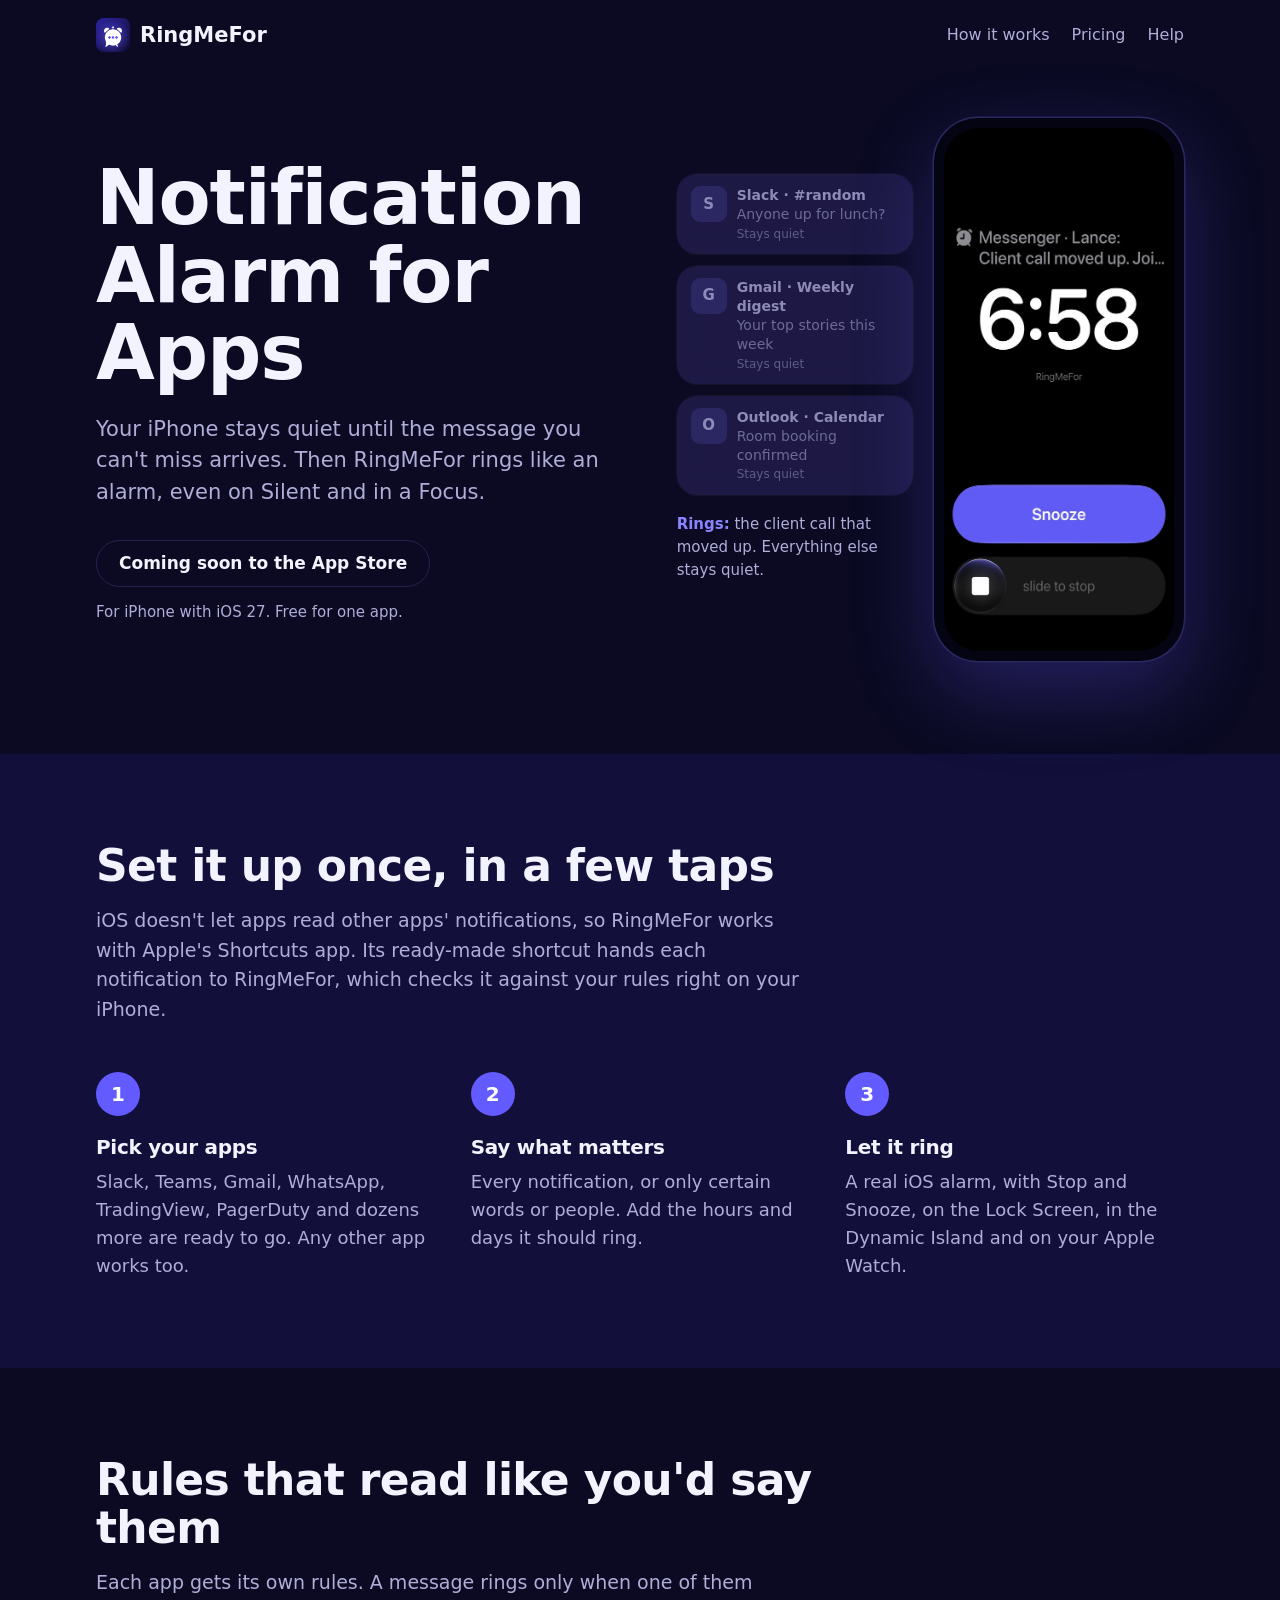
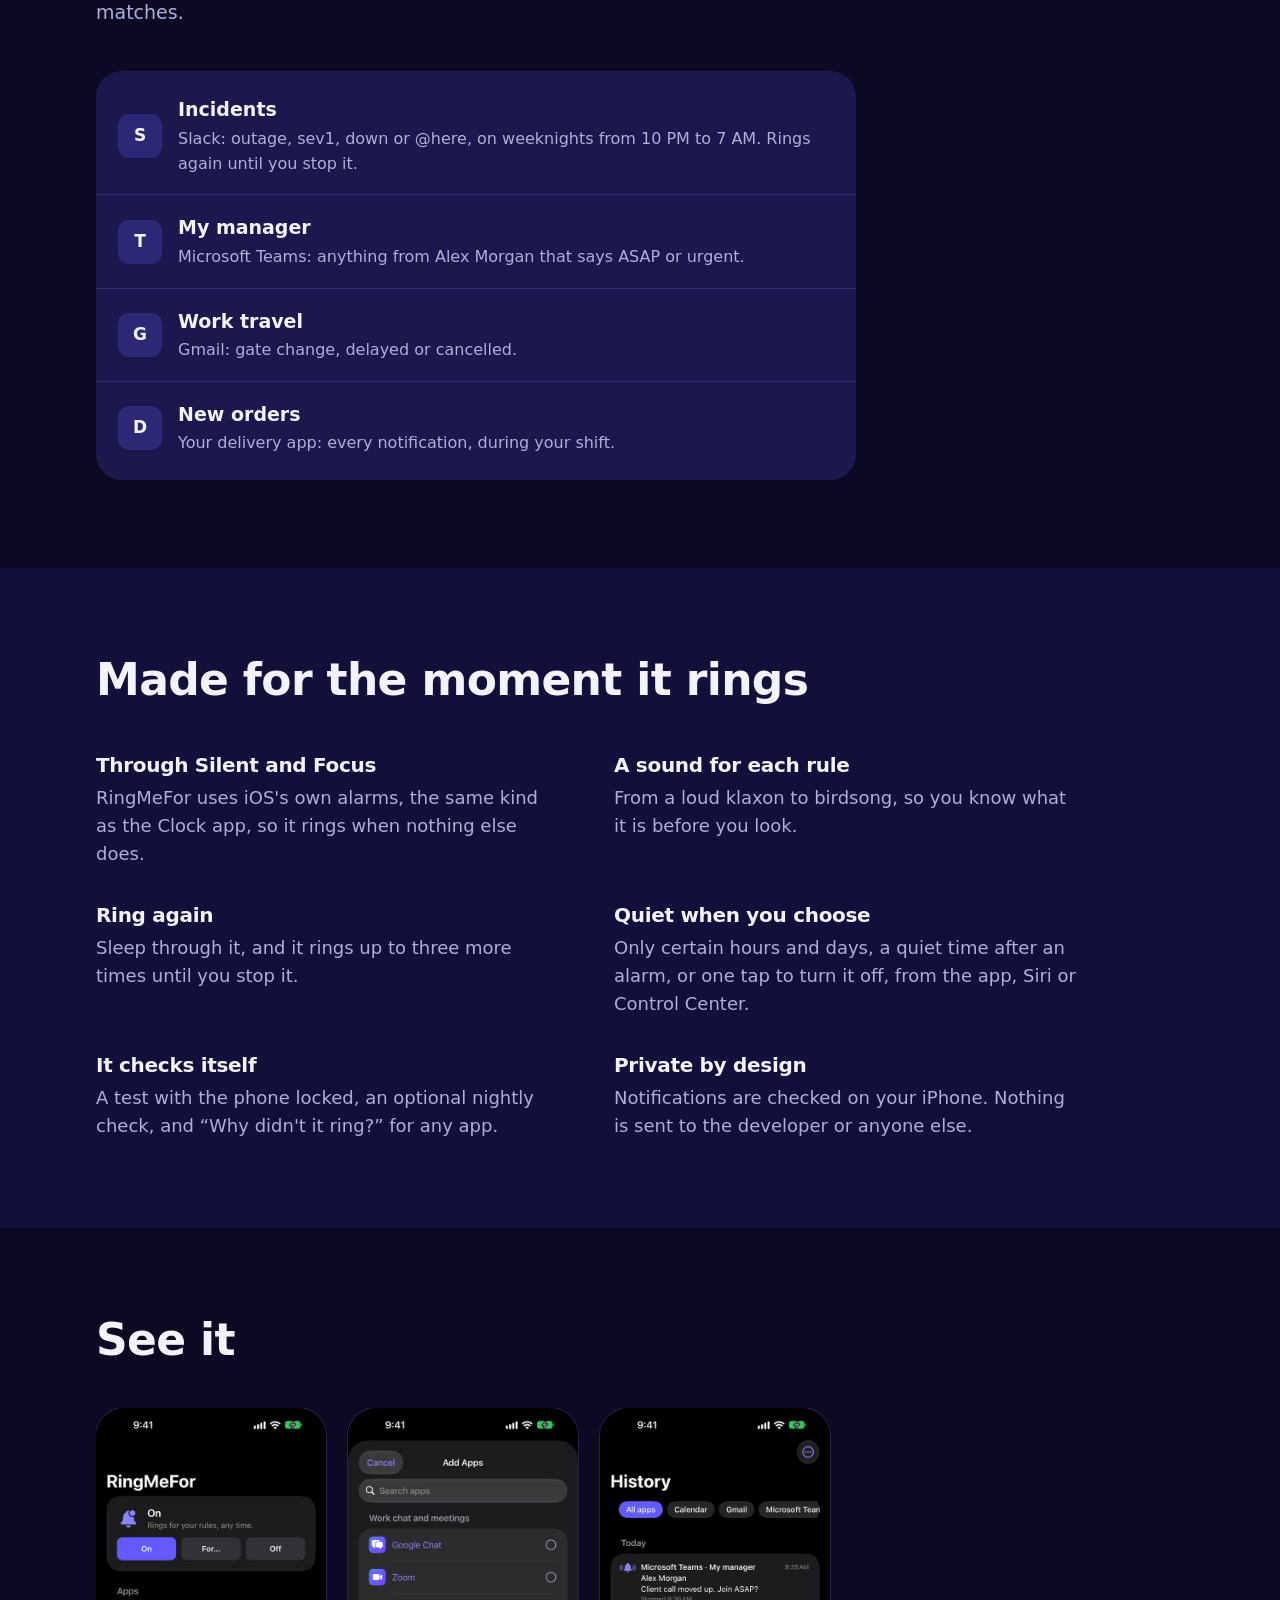
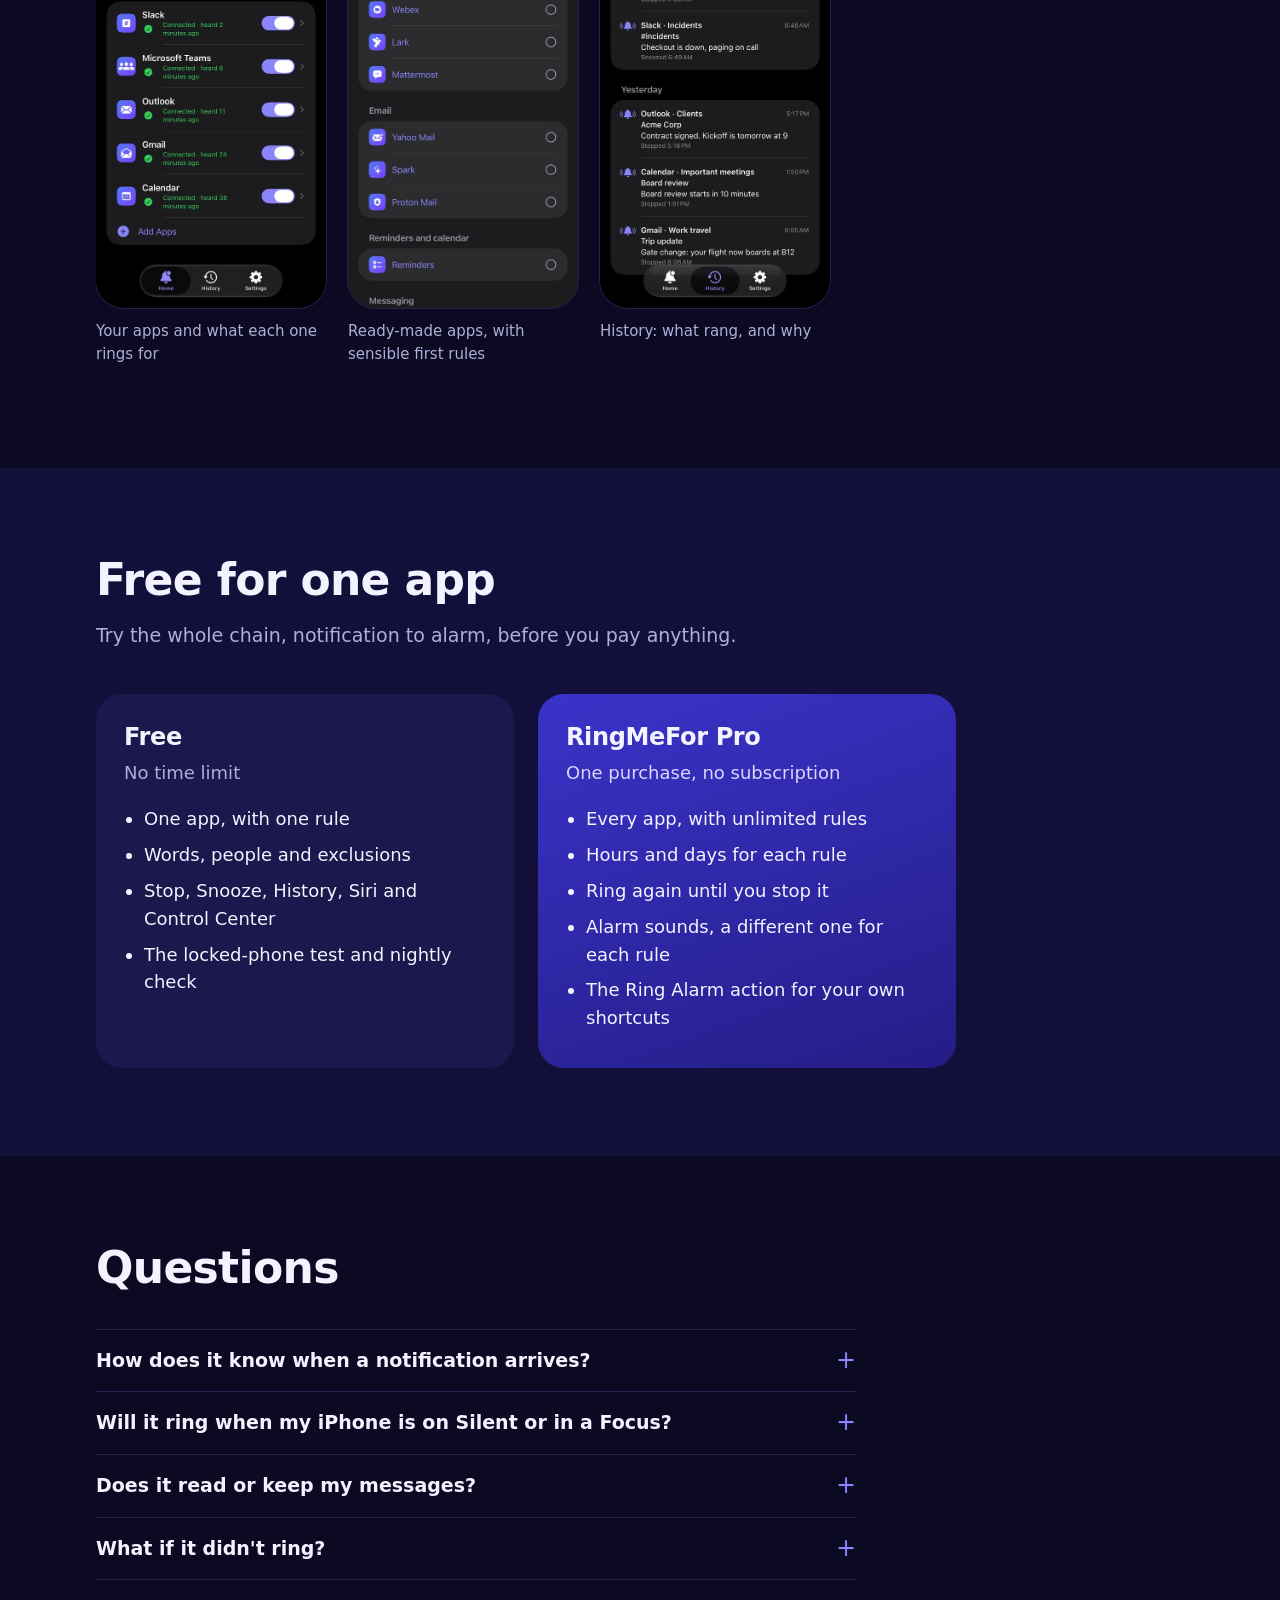
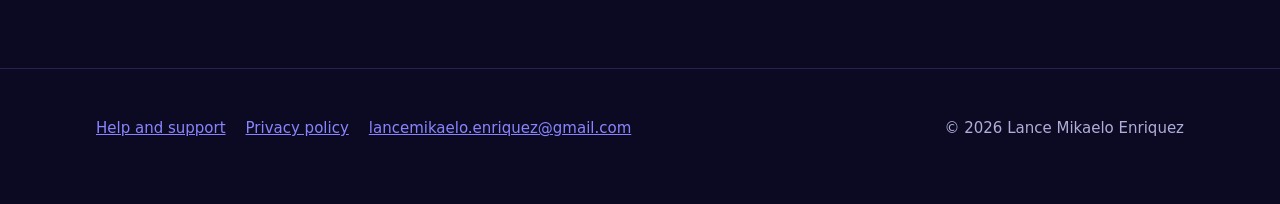
==== commit 4ea7207c: "Product page at the home address; help moves to help.html (old help links forward there); shared rul" ====
--- a/index.html
+++ b/index.html
@@ -3,229 +3,337 @@
 <head>
 <meta charset="utf-8">
 <meta name="viewport" content="width=device-width, initial-scale=1">
-<title>RingMeFor Help</title>
+<title>RingMeFor: Notification Alarm for Apps</title>
+<meta name="description" content="RingMeFor rings a real alarm on your iPhone when a notification you can't miss arrives, even on Silent and in a Focus. Everything else stays quiet.">
+<meta property="og:title" content="RingMeFor: Notification Alarm for Apps">
+<meta property="og:description" content="Your iPhone stays quiet until the message you can't miss arrives. Then it rings like an alarm.">
+<meta property="og:image" content="https://lanceenr.github.io/ringmefor-site/images/icon-256.png">
+<meta name="theme-color" content="#0b0a22">
+<link rel="icon" href="images/favicon-32.png" sizes="32x32">
+<link rel="icon" href="images/favicon-64.png" sizes="64x64">
+<link rel="apple-touch-icon" href="images/apple-touch-icon.png">
+<script>
+// Links to help topics used to point here (index.html#restart): they open the help page now.
+(function () {
+  var topics = ["help","good-to-know","set-up","add-app","on-off","stopping","not-ringing","pro","questions","ios-26","keep-open","ready-made-rules","battery","low-power","focus","allow-running","restart","after-update","action-unavailable","one-alarm","wrong-message","too-many","person-rule","lock-screen","apple-watch","nightly-check","new-iphone","second-device","shortcut-twice","shortcut-wont-open","app-added","unknown-app","history-unexpected","messages","free-version","calls-texts","internet","pause","siri","language","accessibility","removing","contact"];
+  var topic = location.hash.slice(1);
+  if (topic && topics.indexOf(topic) >= 0) location.replace("help.html#" + topic);
+})();
+</script>
 <style>
 :root {
-  --bg: #ffffff;
-  --text: #1c1c1e;
-  --muted: #6c6c70;
-  --accent: #635bff;
-  --rule: #e5e5ea;
-  color-scheme: light dark;
-}
-@media (prefers-color-scheme: dark) {
-  :root {
-    --bg: #000000;
-    --text: #f2f2f7;
-    --muted: #a1a1a6;
-    --accent: #8a84ff;
-    --rule: #2c2c2e;
-  }
+  --night: #0b0a22;
+  --deep: #12103a;
+  --raise: #1b184d;
+  --indigo: #635bff;
+  --glow: #8a84ff;
+  --paper: #f3f2ff;
+  --dim: #b0add9;
+  --quiet: #6e6b98;
+  --line: rgba(138, 132, 255, 0.2);
+  --round: ui-rounded, "SF Pro Rounded", -apple-system, BlinkMacSystemFont, system-ui, "Segoe UI", Roboto, sans-serif;
+  --text: -apple-system, BlinkMacSystemFont, system-ui, "Segoe UI", Roboto, sans-serif;
+  color-scheme: dark;
 }
 * { box-sizing: border-box; }
+html { scroll-behavior: smooth; }
+@media (prefers-reduced-motion: reduce) { html { scroll-behavior: auto; } }
 body {
   margin: 0;
-  background: var(--bg);
-  color: var(--text);
-  font: 17px/1.55 -apple-system, BlinkMacSystemFont, "Segoe UI", system-ui, sans-serif;
-}
-main { max-width: 680px; margin: 0 auto; padding: 40px 16px 64px; }
-header { margin-bottom: 28px; }
-.brand { color: var(--accent); font-weight: 700; letter-spacing: 0.01em; }
-h1 { font-size: 32px; line-height: 1.2; margin: 6px 0 10px; }
-h2 { font-size: 21px; margin: 32px 0 8px; }
-h3 { font-size: 17px; margin: 22px 0 4px; }
-h1, h2, h3 { scroll-margin-top: 16px; }
-p, li { margin: 0 0 10px; }
-ul, ol { padding-left: 22px; margin: 0 0 10px; }
-.lead { font-size: 19px; }
-.muted { color: var(--muted); font-size: 15px; }
-.note { border: 1px solid var(--rule); border-radius: 12px; padding: 16px 16px 6px; }
-.note h2 { font-size: 19px; margin: 0 0 8px; }
-a { color: var(--accent); }
-footer { margin-top: 40px; padding-top: 16px; border-top: 1px solid var(--rule); color: var(--muted); font-size: 15px; }
+  background: var(--night);
+  color: var(--paper);
+  font: 18px/1.55 var(--text);
+  -webkit-font-smoothing: antialiased;
+}
+a { color: var(--glow); }
+a:focus-visible, button:focus-visible, summary:focus-visible { outline: 3px solid var(--glow); outline-offset: 3px; border-radius: 6px; }
+.wrap { max-width: 1120px; margin: 0 auto; padding: 0 16px; }
+h1, h2, h3 { font-family: var(--round); letter-spacing: -0.015em; margin: 0; }
+h2 { font-size: clamp(30px, 4.2vw, 44px); line-height: 1.1; font-weight: 800; }
+h3 { font-size: 20px; line-height: 1.3; font-weight: 700; }
+p { margin: 0; }
+.dim { color: var(--dim); }
+
+/* Header */
+.top { display: flex; align-items: center; justify-content: space-between; padding: 18px 0; }
+.mark { display: flex; align-items: center; gap: 10px; color: var(--paper); text-decoration: none; font: 800 21px/1 var(--round); }
+.mark img { width: 34px; height: 34px; border-radius: 8px; }
+.top nav { display: flex; gap: 22px; font-size: 16px; }
+.top nav a { color: var(--dim); text-decoration: none; }
+.top nav a:hover { color: var(--paper); }
+@media (max-width: 560px) { .top nav .wide { display: none; } }
+
+/* Hero: one notification rings, the rest stay quiet */
+.hero { display: grid; grid-template-columns: 1.05fr 1fr; gap: 48px; align-items: center; padding: 48px 0 88px; }
+.hero h1 { font-size: clamp(42px, 6.4vw, 76px); line-height: 1.02; font-weight: 800; }
+.hero .lead { margin-top: 22px; font-size: 21px; line-height: 1.5; color: var(--dim); max-width: 31em; }
+.cta { display: flex; flex-wrap: wrap; align-items: center; gap: 14px 18px; margin-top: 32px; }
+.store { display: inline-flex; align-items: center; gap: 10px; padding: 14px 22px; border-radius: 999px; background: var(--indigo); color: #fff; font: 700 17px/1 var(--text); text-decoration: none; }
+.store.soon { background: transparent; border: 1.5px solid var(--line); color: var(--paper); cursor: default; }
+.cta .dim { font-size: 15px; }
+
+.scene { position: relative; min-height: 548px; }
+.phone { position: absolute; right: 0; top: 0; width: 250px; aspect-ratio: 540 / 1173; border-radius: 44px; padding: 10px; background: #050412; box-shadow: 0 0 0 1.5px #2b2860, 0 30px 80px rgba(99, 91, 255, 0.28); }
+.phone img { display: block; width: 100%; height: 100%; border-radius: 35px; }
+.ring { position: absolute; inset: -18px; border-radius: 60px; border: 2px solid var(--glow); opacity: 0; pointer-events: none; }
+.quiet { position: absolute; left: 0; width: 236px; display: grid; gap: 12px; top: 56px; }
+.banner { display: grid; grid-template-columns: 36px 1fr; gap: 10px; align-items: start; padding: 12px 14px; border-radius: 20px; background: rgba(36, 33, 82, 0.72); backdrop-filter: blur(12px); -webkit-backdrop-filter: blur(12px); box-shadow: 0 0 0 1px rgba(255, 255, 255, 0.04); color: var(--quiet); font-size: 14px; line-height: 1.35; }
+.banner b { display: block; color: #8e8bb8; font-weight: 600; }
+.banner .app { width: 36px; height: 36px; border-radius: 9px; display: grid; place-items: center; background: #2a2763; color: #8e8bb8; font: 700 15px/1 var(--round); }
+.banner small { display: block; font-size: 12px; color: #5f5c8a; margin-top: 2px; }
+.legend { margin-top: 6px; font-size: 15px; color: var(--dim); }
+.legend span { color: var(--glow); font-weight: 600; }
+
+@media (prefers-reduced-motion: no-preference) {
+  .banner { animation: drift 0.7s ease-out both; }
+  .banner:nth-child(2) { animation-delay: 0.35s; }
+  .banner:nth-child(3) { animation-delay: 0.7s; }
+  .legend { animation: drift 0.7s 1.05s ease-out both; }
+  .phone { animation: rise 0.8s 1.4s ease-out both; }
+  .ring { animation: pulse 1.6s 2.1s ease-out 3; }
+}
+@keyframes drift { from { opacity: 0; transform: translateY(14px); } to { opacity: 1; transform: none; } }
+@keyframes rise { from { opacity: 0; transform: translateY(24px) scale(0.97); } to { opacity: 1; transform: none; } }
+@keyframes pulse { 0% { opacity: 0.85; transform: scale(0.96); } 100% { opacity: 0; transform: scale(1.12); } }
+
+@media (max-width: 1100px) {
+  .hero { grid-template-columns: 1fr; gap: 40px; padding-top: 24px; }
+  .scene { min-height: 548px; max-width: 520px; }
+}
+@media (max-width: 560px) {
+  .scene { min-height: 0; display: grid; gap: 22px; }
+  .phone, .quiet { position: static; width: 100%; }
+  .phone { width: 74%; margin: 0 auto; order: 1; }
+  .quiet { order: 2; }
+}
+
+/* Sections */
+section { padding: 88px 0; }
+section.band { background: var(--deep); }
+.intro { max-width: 40em; }
+.intro p { margin-top: 16px; font-size: 19px; color: var(--dim); }
+
+.steps { list-style: none; margin: 48px 0 0; padding: 0; display: grid; grid-template-columns: repeat(3, 1fr); gap: 36px; counter-reset: step; }
+.steps li { counter-increment: step; }
+.steps li::before { content: counter(step); display: grid; place-items: center; width: 44px; height: 44px; border-radius: 50%; background: var(--indigo); color: #fff; font: 800 20px/1 var(--round); margin-bottom: 18px; }
+.steps p { margin-top: 8px; color: var(--dim); }
+@media (max-width: 800px) { .steps { grid-template-columns: 1fr; gap: 28px; } }
+
+/* Rules, written the way the app writes them */
+.rules { margin-top: 44px; border-radius: 26px; background: var(--raise); padding: 6px 0; max-width: 760px; }
+.rule { display: grid; grid-template-columns: 44px 1fr; gap: 16px; align-items: center; padding: 18px 22px; }
+.rule + .rule { border-top: 1px solid var(--line); }
+.rule .app { width: 44px; height: 44px; border-radius: 11px; display: grid; place-items: center; background: #2c2875; color: var(--paper); font: 800 17px/1 var(--round); }
+.rule b { font-family: var(--round); font-size: 19px; }
+.rule p { color: var(--dim); font-size: 16px; margin-top: 2px; }
+
+.details { margin-top: 48px; display: grid; grid-template-columns: repeat(2, 1fr); gap: 34px 56px; max-width: 980px; }
+.details p { margin-top: 6px; color: var(--dim); }
+@media (max-width: 720px) { .details { grid-template-columns: 1fr; } }
+
+.shots { margin-top: 44px; display: flex; gap: 22px; overflow-x: auto; padding-bottom: 14px; scroll-snap-type: x mandatory; }
+.shots figure { margin: 0; flex: 0 0 230px; scroll-snap-align: start; }
+.shots img { display: block; width: 100%; height: auto; border-radius: 28px; box-shadow: 0 0 0 1px var(--line); }
+.shots figcaption { margin-top: 12px; font-size: 15px; color: var(--dim); }
+
+.plans { margin-top: 44px; display: grid; grid-template-columns: repeat(2, minmax(0, 1fr)); gap: 24px; max-width: 860px; }
+.plan { border-radius: 26px; padding: 28px; background: var(--raise); }
+.plan.pro { background: linear-gradient(160deg, #3a33c9, #241d86); }
+.plan h3 { font-size: 24px; }
+.plan .price { margin-top: 6px; color: var(--dim); }
+.plan.pro .price { color: #d9d6ff; }
+.plan ul { margin: 18px 0 0; padding-left: 20px; }
+.plan li { margin-bottom: 8px; }
+@media (max-width: 720px) { .plans { grid-template-columns: 1fr; } }
+
+.faq { margin-top: 36px; max-width: 760px; }
+.faq details { border-top: 1px solid var(--line); padding: 18px 0; }
+.faq details:last-child { border-bottom: 1px solid var(--line); }
+.faq summary { cursor: pointer; font: 700 19px/1.35 var(--round); list-style: none; display: flex; justify-content: space-between; gap: 16px; }
+.faq summary::-webkit-details-marker { display: none; }
+.faq summary::after { content: "+"; color: var(--glow); font-weight: 400; font-size: 24px; line-height: 1; }
+.faq details[open] summary::after { content: "–"; }
+.faq details p { margin-top: 10px; color: var(--dim); }
+
+footer { padding: 48px 0 64px; border-top: 1px solid var(--line); color: var(--dim); font-size: 15px; }
+footer .wrap { display: flex; flex-wrap: wrap; justify-content: space-between; gap: 16px; }
+footer nav { display: flex; flex-wrap: wrap; gap: 20px; }
 </style>
 </head>
 <body>
-<main>
-<header>
-  <div class="brand">RingMeFor</div>
-  <h1 id="help">Help and support</h1>
-  <p class="lead">A real alarm for the messages you can't miss, even on Silent or in a Focus.</p>
-  <p class="muted">For iPhone, with iOS 27 or later.</p>
-  <nav class="muted"><a href="#set-up">Set up</a> · <a href="#stopping">Stopping an alarm</a> · <a href="#not-ringing">If it didn't ring</a> · <a href="#pro">Pro</a> · <a href="#questions">Questions</a> · <a href="#contact">Contact</a></nav>
-</header>
-
-<section class="note" aria-labelledby="good-to-know">
-  <h2 id="good-to-know">Good to know</h2>
-  <ul>
-    <li>RingMeFor needs iOS 27 or later. iOS doesn't let apps read other apps' notifications, so a Shortcuts automation, the RingMeFor shortcut, passes them to RingMeFor. You set it up once.</li>
-    <li>Like any automation, it depends on iOS delivering the notification and running the shortcut, and iOS can skip a run, especially when several notifications arrive within seconds. Use RingMeFor as a backup for the messages you care about, not as an emergency, medical or safety alarm. If an app offers Critical Alerts, keep them on.</li>
-    <li>After your iPhone restarts, nothing rings until you unlock it once.</li>
-    <li>Alarms from a RingMeFor that's hidden or requires Face ID never ring.</li>
-  </ul>
-</section>
-
-<h2 id="set-up">Set up</h2>
-<ol>
-  <li>Open RingMeFor and follow the setup: it explains the alarms, iOS asks whether RingMeFor may set alarms, and you pick the apps that should ring.</li>
-  <li>Tap <strong>Connect</strong> next to an app, then <strong>Add the RingMeFor shortcut</strong>, then <strong>Add Shortcut</strong>. One shortcut covers all your apps. It comes with 25 of them (common chat and email apps, Reminders and Calendar) and can already run while your iPhone is locked; the Connect screen tells you which of your apps are in it and which to add.</li>
-  <li><strong>Don't skip this one.</strong> Shortcuts then shows All Shortcuts. Tap <strong>‹</strong> at the top left to go back to <strong>Library</strong>, tap <strong>Automation</strong>, and turn on the switch next to “When I get a notification from…”. Shared shortcuts always arrive switched off, and RingMeFor hears nothing until you turn it on.</li>
-  <li>If one of your apps isn't in the shortcut, go back to RingMeFor and tap <strong>Open the RingMeFor shortcut</strong>, then <strong>Edit</strong> at the top right. Tap <strong>+</strong> at the end of the apps after “When I receive a notification from”, pick your app, then tap <strong>Done</strong>. Only apps on your iPhone can be picked.</li>
-  <li>Back in RingMeFor, open <strong>Settings → Test with the Phone Locked</strong> and tap <strong>Start the Test</strong>. If iOS asks whether RingMeFor may send notifications, allow it: the test uses a notification from RingMeFor itself. Then lock your iPhone. The first time, go to the Home Screen instead, so you can answer if Shortcuts asks whether RingMeFor can run: tap <strong>Always Allow</strong>, then run the test again with your iPhone locked. A test alarm rings within about 20 seconds; if it doesn't, the screen lists what to check.</li>
-  <li>Wait for a notification from your app, or ask someone to message you there. When RingMeFor hears from it, the app's row on the Home screen says Connected. A message rings only if it matches the app's rule: see <a href="#ready-made-rules">what a ready-made app rings for</a>.</li>
-</ol>
-<p class="muted">There's no need to run the shortcut yourself with ▶. It runs by itself when a notification arrives. Keep its name, RingMeFor: RingMeFor's buttons open it by that name.</p>
-<p class="muted">Remove apps you don't use from the RingMeFor shortcut (open it and tap the apps after “When I receive a notification from”). Every notification from a listed app runs the shortcut, and iOS can skip one that arrives while another is being checked.</p>
-
-<h2 id="add-app">Adding an app later</h2>
-<p>On RingMeFor's Home screen, tap <strong>Add Apps</strong> and pick the app, or type its name under <strong>Another app</strong>. Then tap the app and its <strong>Connect</strong> button, and follow the steps. If the app isn't in the RingMeFor shortcut yet, open the shortcut, tap the apps after “When I receive a notification from”, tap <strong>+</strong>, pick the app, then tap <strong>Done</strong>.</p>
-<p>Free RingMeFor rings for one app, with one rule. You can still add as many apps as you like: the others show <strong>Needs Pro to ring</strong>, and you can choose which app is the one that rings (see <a href="#pro">RingMeFor Pro</a>).</p>
-
-<h2 id="on-off">Turning it on and off</h2>
-<p>At the top of the Home screen, tap <strong>On</strong>, <strong>For…</strong> (1, 2, 4 or 8 hours) or <strong>Off</strong>. While it's on for a set time, a Live Activity on the Lock Screen shows how long is left, with a <strong>Turn Off</strong> button.</p>
-<p>You can also ask Siri: “Turn on RingMeFor” (for the time in Settings), “Turn on RingMeFor for 2 hours”, “Keep RingMeFor on”, “Turn off RingMeFor” or “Is RingMeFor on?”.</p>
-<p>To add the Control Center controls, open Control Center, tap <strong>+</strong>, then <strong>Add a Control</strong>, and pick RingMeFor. There are two buttons: <strong>Turn On RingMeFor</strong> (for the time in Settings) and <strong>Turn Off RingMeFor</strong>, which also cancels alarms already set. They're buttons rather than a switch, so they don't light up to show whether RingMeFor is on; the Home screen does.</p>
-<p>To skip one app for a while, turn off its switch on the Home screen. Turning RingMeFor or an app off also cancels repeats that are already set.</p>
-
-<h2 id="stopping">Stopping an alarm</h2>
-<p>Slide <strong>Stop</strong> on the alarm screen, or tap <strong>Stop</strong> if the alarm shows at the top of your unlocked iPhone. Pressing the side button or a volume button silences the alarm too.</p>
-<p><strong>Snooze</strong> silences the alarm, and it rings again after the time in <strong>Settings → Snooze for</strong> (1 to 15 minutes). A countdown shows on the Lock Screen and in the Dynamic Island meanwhile, with <strong>Cancel Snooze</strong> if you don't need it. <strong>Ring again</strong> is different: it's for when you don't answer at all. If you don't tap Stop or Snooze, the alarm rings again, up to 3 more times.</p>
-<p>If you put the alarm screen away, open RingMeFor (or tap the alarm in the Dynamic Island): a ringing or snoozed alarm shows at the top of every screen, with <strong>Stop</strong> and <strong>Snooze</strong>.</p>
-<p><strong>Ring again</strong> (RingMeFor Pro): if the rule has Ring again on, the alarm rings up to 3 more times, titled “Still: …”, until you stop it. Stop or Snooze ends the repeats, and History then shows, for example, “Stopped 12:03, repeats cancelled”. Turning RingMeFor off, turning the app off, removing it or deleting the rule also cancels repeats already set.</p>
-<p>Pressing the side or volume button, swiping the alarm away on an unlocked iPhone, or stopping it on Apple Watch may not end the repeats. If a “Still:” alarm rings after you silenced one, slide Stop on it.</p>
-
-<h2 id="not-ringing">If it didn't ring</h2>
-<p>In RingMeFor, tap the app on the Home screen, then <strong>Why Didn't It Ring?</strong>. It checks everything RingMeFor can see, and lists what to look at. The usual causes:</p>
-<ul>
-  <li>The app isn't in the RingMeFor shortcut. Open the shortcut, tap <strong>Edit</strong> at the top right, and look at the apps after “When I receive a notification from”.</li>
-  <li>The automation is switched off: <strong>Shortcuts → Library → Automation</strong>.</li>
-  <li>Allow Running When Locked is off, so nothing rings while your iPhone is locked.</li>
-  <li>RingMeFor is hidden or requires Face ID. Alarms from an app that's hidden or requires Face ID never ring. Touch and hold the RingMeFor icon: if the menu says <strong>Don't Require Face ID</strong>, tap it.</li>
-  <li>A Focus, such as Sleep, or Scheduled Summary may be holding back the app's notifications. Allow the app in each Focus you use (<strong>Settings → Focus</strong>), and keep it out of <strong>Settings → Notifications → Scheduled Summary</strong>.</li>
-  <li>The app didn't send a notification. Check <strong>Settings → Notifications</strong> and the app's own settings: some apps only notify for mentions.</li>
-  <li>RingMeFor is off, the app's switch on RingMeFor's Home screen is off, or the app shows <strong>Needs Pro to ring</strong>: free RingMeFor rings for one app.</li>
-  <li>No rule matched, or the rule was outside its hours or in its quiet time. On the app's page, <strong>Test a Message</strong> shows what a message would do. <strong>History</strong> says why each notification did or didn't ring; to see the ones no rule matched, tap <strong>•••</strong>, then <strong>Show Every Notification</strong>.</li>
-  <li>An alarm for that app was still ringing. A new notification from the same app doesn't add a second alarm while one is ringing.</li>
-  <li>iOS didn't run the shortcut. If History has nothing near that time, this is the likely cause: iOS sometimes doesn't run it, especially when several notifications arrive within seconds.</li>
-  <li>Alarms aren't allowed for RingMeFor. The Home screen says so; tap the button there to fix it.</li>
-  <li>Your iPhone restarted and hasn't been unlocked since.</li>
-  <li>Your alarm volume is low. In <strong>Settings → Sounds &amp; Haptics</strong>, check the Ringtone slider and, under <strong>Alarms and Timers</strong>, <strong>Match Ringtone Volume</strong> and its slider.</li>
-</ul>
-<p>Then run <strong>Settings → Test with the Phone Locked</strong> to check the whole chain. To hear an alarm without the shortcut, tap the app, then <strong>Ring a Test Alarm</strong>; it rings in a few seconds.</p>
-
-<h2 id="pro">RingMeFor Pro</h2>
-<p>A one-time purchase, with no subscription, that adds every app, unlimited rules, times and days, Ring again, alarm sounds and the Ring Alarm action for your own shortcuts. Free RingMeFor rings for one app, with one rule; your other apps show <strong>Needs Pro to ring</strong>, and their rules are kept. To make a different app the one that rings, open it in RingMeFor and switch to it; RingMeFor asks you to confirm.</p>
-<p>On a new iPhone, or after reinstalling, Pro usually comes back by itself. If it doesn't, tap <strong>Settings → Restore Purchases</strong>, signed in with the Apple Account you bought it with. Pro isn't shared through Family Sharing.</p>
-<p>Apple handles payments and refunds: to ask for a refund, go to <a href="https://reportaproblem.apple.com">reportaproblem.apple.com</a>. After a refund, RingMeFor goes back to the free version once your iPhone hears about it from the App Store, and keeps your apps and rules.</p>
-
-<h2 id="questions">Questions</h2>
-
-<h3 id="ios-26">I'm on iOS 26.</h3>
-<p>RingMeFor needs iOS 27 or later, because the Shortcuts automation it relies on, “When I get a notification from…”, came with iOS 27. To update, open <strong>Settings → General → Software Update</strong>.</p>
-
-<h3 id="keep-open">Do I need to keep RingMeFor open?</h3>
-<p>No. When a notification arrives from one of the RingMeFor shortcut's apps, iOS runs the shortcut, which starts RingMeFor for a moment to check it.</p>
-
-<h3 id="ready-made-rules">What does a ready-made app ring for?</h3>
-<p>Each ready-made app comes with a first rule, and most ring only for certain words, so an everyday “hi” doesn't ring. For example, Discord rings for “urgent”, “emergency”, “@everyone”, “@here” and “wake up”; most email apps for “urgent”, “asap” and “emergency”; camera apps for people, the doorbell and smoke, but not motion; and payment apps for money you receive, such as “paid you”. Reminders and Calendar ring for every reminder and event. To change what rings, tap the app, then its rule. <strong>Test a Message</strong> on the app's page shows what a message would do.</p>
-
-<h3 id="battery">Does it use much battery?</h3>
-<p>It's made to use little. RingMeFor doesn't run in the background on its own and uses no network. iOS starts it for a moment for each notification from the apps in the RingMeFor shortcut, including apps you haven't added in RingMeFor, so remove apps you don't use from the shortcut. <strong>Settings → Battery</strong> shows how much it uses on your iPhone.</p>
-
-<h3 id="low-power">Does it work in Low Power Mode?</h3>
-<p>It should: Low Power Mode doesn't turn off notifications or alarms, though some apps check for new messages less often in it, and RingMeFor can only ring once the notification arrives. It hasn't been tested on every iPhone, so turn on Low Power Mode and run <strong>Settings → Test with the Phone Locked</strong> to check yours.</p>
-
-<h3 id="focus">Does it ring during Sleep or another Focus?</h3>
-<p>The alarm itself rings through Silent mode and any Focus. It isn't confirmed yet whether iOS runs the RingMeFor shortcut for a notification that your Focus silences. To be safe, allow the apps you rely on in each Focus you use, such as Sleep (<strong>Settings → Focus</strong>), and keep them out of <strong>Settings → Notifications → Scheduled Summary</strong>. That also lets their other notifications through in that Focus. For the nightly check, allow RingMeFor too.</p>
-
-<h3 id="allow-running">What does Allow Running When Locked do?</h3>
-<p>It lets the RingMeFor shortcut run while your iPhone is locked, which is when you need the alarm most. Without it, nothing rings while your iPhone is locked. It applies only to this shortcut, which does one thing: pass each notification to RingMeFor. The shared shortcut comes with it on. To check: in Shortcuts, open the RingMeFor shortcut, tap <strong>Edit</strong>, then <strong>ⓘ</strong> at the bottom, then <strong>Privacy</strong>.</p>
-
-<h3 id="restart">My iPhone restarted. Do I need to do anything?</h3>
-<p>Unlock it once. After a restart, iOS keeps RingMeFor's data locked until you first unlock your iPhone, so nothing rings until then. For the first few minutes after that, while iOS finishes starting up, it may pass notifications to RingMeFor late, so the first alarm can come a few minutes after the message. iPhones restart for automatic iOS updates, when the battery runs out, and after about 72 hours without being unlocked. If you rely on RingMeFor overnight, turn off automatic iOS updates (<strong>Settings → General → Software Update → Automatic Updates</strong>), or unlock your iPhone after an update.</p>
-
-<h3 id="after-update">It stopped working after an iOS update.</h3>
-<p>Unlock your iPhone once, then run <strong>Settings → Test with the Phone Locked</strong>. If no alarm rings, the screen lists what to check: RingMeFor in the shortcut's apps, the automation switch (<strong>Shortcuts → Library → Automation</strong>) and Allow Running When Locked. If it still doesn't work, add the shortcut again: tap your app on RingMeFor's Home screen, then <strong>Set Up the Connection Again</strong>, <strong>I don't have the RingMeFor shortcut</strong> and <strong>Add the RingMeFor shortcut</strong>, and add your apps to it if they aren't listed. Then delete the old copy in Shortcuts. To hear about it sooner next time, turn on the nightly check on the same test screen.</p>
-
-<h3 id="action-unavailable">Check Notification shows as unavailable in the shortcut.</h3>
-<p>On some iPhones with iOS 27, apps' actions have gone missing from Shortcuts for a while. Open RingMeFor once, then restart your iPhone. If it still shows, try again the next day, and <a href="#contact">email me</a> if it doesn't clear.</p>
-
-<h3 id="one-alarm">Two messages arrived, but only one alarm rang.</h3>
-<p>While an alarm for an app is ringing, more notifications from that app don't add a second alarm; once you stop it, the next one rings. A rule's quiet time after an alarm also holds it back for a while. And iOS sometimes doesn't run the shortcut, especially when several notifications arrive within seconds. <strong>History</strong> shows which notifications reached RingMeFor and what it did with each (tap <strong>•••</strong>, then <strong>Show Every Notification</strong>).</p>
-
-<h3 id="wrong-message">It rang for the wrong message.</h3>
-<p><strong>History</strong> shows which rule rang and the word or person that matched. Open that rule and add a word under <strong>Never ring if it mentions</strong>, turn on <strong>Match whole words only</strong>, or switch it from <strong>Every notification</strong> to <strong>Only certain words or people</strong>. <strong>Test a Message</strong> on the app's page shows what a message would do.</p>
-
-<h3 id="too-many">Why do I get so many alarms?</h3>
-<p>Every matching notification rings, so a rule set to <strong>Every notification</strong> rings for every message from that app. Open the rule and choose <strong>Only certain words or people</strong>, or set <strong>Quiet time after an alarm</strong>. For a break, tap <strong>Off</strong> on the Home screen, or turn off that app's switch.</p>
-
-<h3 id="person-rule">A person rule didn't ring.</h3>
-<p>A person counts when their name is the notification's sender or title, or starts a line of the message, like “Alice: are you up?” in a group chat. A message that only mentions the name doesn't count. Capital letters and accents don't matter. <strong>Test a Message</strong> on the app's page shows what a message would do.</p>
-
-<h3 id="lock-screen">Does the alarm show my messages on the Lock Screen?</h3>
-<p>Not unless you turn that on. For chat and email apps, the alarm shows the app and who the message is from, such as “Discord · Alice”. For reminders, calendar, alerts, trading, payments and cameras, it shows the app and the rule's name, such as “Reminders · Due reminders”. Turn on <strong>Settings → Show the message</strong> to add the first line: “Discord · Alice: Are you up?”. Alarms show on the Lock Screen, in StandBy and on a paired Apple Watch even if you hide notification previews, so leave Show the message off if others can see your iPhone.</p>
-
-<h3 id="apple-watch">Does it work with Apple Watch or CarPlay?</h3>
-<p>If your iPhone is paired with an Apple Watch, the alarm also shows on the watch, with Stop and Snooze. It isn't confirmed yet whether Stop on the watch also ends Ring again's repeats; if a “Still:” alarm rings afterwards, stop it on your iPhone. RingMeFor has no CarPlay app of its own, and how its alarms show in CarPlay hasn't been tested.</p>
-
-<h3 id="nightly-check">Why does RingMeFor send me a notification every night?</h3>
-<p>That's the nightly check, if you turned it on. At 9:00 PM, or the time you chose, RingMeFor sends itself a notification without a sound, and the RingMeFor shortcut passes it back. If it doesn't come back within 5 minutes, you get a warning, so you find out before you rely on it. To stop it, turn the nightly check off on the <strong>Test with the Phone Locked</strong> screen. Don't turn off RingMeFor's notifications instead: the check needs them to warn you.</p>
-
-<h3 id="new-iphone">I got a new iPhone, restored a backup or reinstalled RingMeFor.</h3>
-<p>If you restored a backup, your apps, rules and History come back; otherwise, set RingMeFor up again. Pro comes back with your Apple Account; if it doesn't, tap <strong>Settings → Restore Purchases</strong>. On a new or restored iPhone, the RingMeFor automation may arrive switched off even though RingMeFor still says Connected. Turn it on in <strong>Shortcuts → Library → Automation</strong>, check Allow Running When Locked (open the shortcut, tap <strong>ⓘ</strong>, then <strong>Privacy</strong>), then run <strong>Settings → Test with the Phone Locked</strong>. If you add the shortcut again, delete the old copy, or each notification is checked twice.</p>
-
-<h3 id="second-device">Can I use it on an iPad, or on more than one iPhone?</h3>
-<p>RingMeFor is made for iPhone. It may install on an iPad, but it isn't made or tested for one. On a second iPhone, set RingMeFor up there too: apps and rules aren't shared between iPhones. If you use iCloud for Shortcuts, the RingMeFor shortcut may already be there with its automation switched off: turn it on and check Allow Running When Locked. Pro works on every iPhone signed in with the Apple Account you bought it with.</p>
-
-<h3 id="shortcut-twice">I added the shortcut twice.</h3>
-<p>Keep one: with two copies, each notification reaches RingMeFor twice, and Home shows a note about it. This can happen when you add the link again after reinstalling RingMeFor, even if Shortcuts offers to replace the old one. In Shortcuts, tap <strong>Library</strong>, then <strong>Automation</strong>, and swipe left on the extra “When I get a notification from…” to delete it. If All Shortcuts shows two RingMeFor shortcuts, touch and hold the one you don't need, tap <strong>Delete</strong>, and make sure the one you keep is named RingMeFor. After reinstalling RingMeFor, you don't need to add the shortcut again: the one you have keeps working.</p>
-
-<h3 id="shortcut-wont-open">Nothing happens when I tap Add the RingMeFor shortcut or Open the RingMeFor shortcut.</h3>
-<p>Both open Apple's Shortcuts app, so check that it's installed; if you deleted it, get Shortcuts again from the App Store. <strong>Open the RingMeFor shortcut</strong> finds the shortcut by its name: if you renamed it, open Shortcuts, tap <strong>Library</strong> and open it from there, or rename it back to RingMeFor.</p>
-
-<h3 id="app-added">An app I didn't add appeared in RingMeFor.</h3>
-<p>The RingMeFor shortcut passed a notification from an app RingMeFor doesn't know, so RingMeFor added it by name, with no rules. It doesn't ring, and none of its messages are kept until you add a rule to it or turn it on. This happens when you add an app to the shortcut yourself, or when iOS reports an app under another name, such as another app from the same company or the app's name in your iPhone's language. If you don't want it, open it and tap the <strong>Remove</strong> button at the bottom of its page: RingMeFor won't add it again.</p>
-
-<h3 id="unknown-app">History shows “Unknown app”.</h3>
-<p>The shortcut passed a notification without saying which app it came from, or with something that looks like a message instead of an app's name. History shows the first 40 characters of what arrived as the app's name, so you can fix the shortcut; the message isn't kept. In a shortcut you made yourself, set the Check Notification action's <strong>App</strong> to the notification's App; the ready-made RingMeFor shortcut already does this.</p>
-
-<h3 id="history-unexpected">History shows a notification I never got.</h3>
-<p>RingMeFor can't tell where a notification really came from: any shortcut in your Shortcuts library can pass it any text as if it were a notification. Check <strong>Shortcuts → Library</strong> for shortcuts you don't recognize, and only add shortcuts you trust.</p>
-
-<h3 id="messages">Does RingMeFor read my messages?</h3>
-<p>It sees only the notifications the RingMeFor shortcut passes it, from the apps listed in the shortcut, and only on your iPhone. It checks the ones from apps you added in RingMeFor against your rules, and History keeps up to 140 characters of each. Notifications from ready-made apps you haven't added are ignored and not kept, and an app RingMeFor added by itself keeps none of its messages until you give it a rule or turn it on. To keep an app's notifications from reaching RingMeFor at all, remove it from the shortcut's apps. Nothing is sent to the developer or anyone else: see the <a href="privacy.html">privacy policy</a>.</p>
-
-<h3 id="free-version">Why does the free version ring for only one app?</h3>
-<p>One app with one rule, with no time limit, is enough to check that the whole chain rings on your iPhone before you pay. RingMeFor Pro, a one-time purchase, rings for all your apps and adds unlimited rules, times and days, Ring again, alarm sounds and the Ring Alarm action. Either way you can add as many apps as you like; in the free version the others show <strong>Needs Pro to ring</strong>.</p>
-
-<h3 id="calls-texts">Can it ring for calls, texts or iMessages?</h3>
-<p>For calls and messages from people who matter, iOS has Emergency Bypass, which lets them sound even in Silent mode or a Focus: in <strong>Contacts</strong>, open the person, tap <strong>Edit</strong>, then <strong>Ringtone</strong> or <strong>Text Tone</strong>, and turn on <strong>Emergency Bypass</strong>. With RingMeFor Pro, you can also add RingMeFor's <strong>Ring Alarm</strong> action to a Shortcuts automation of your own, such as one that runs when you get a message from someone.</p>
-
-<h3 id="internet">Does it need an internet connection? What about abroad or with a VPN?</h3>
-<p>RingMeFor itself doesn't use the internet, so roaming or a VPN doesn't change what it does. The apps you watch need a connection to get their notifications, and buying or restoring Pro needs the App Store. Rules with times follow your iPhone's clock, so they move with your time zone.</p>
-
-<h3 id="pause">How do I pause it, for example for the weekend?</h3>
-<p>Tap <strong>Off</strong> on the Home screen, or say “Turn off RingMeFor”, and turn it back on when you're ready. To pause one app, turn off its switch on the Home screen. With RingMeFor Pro, a rule can ring only at certain times and on certain days, such as weekdays.</p>
-
-<h3 id="siri">Siri says it can't find RingMeFor.</h3>
-<p>Say the name as three words, “Ring Me For”: for example, “Turn on Ring Me For”. If Siri still doesn't find it, open RingMeFor once, then try again. The buttons on RingMeFor's Home screen always work.</p>
-
-<h3 id="language">Is RingMeFor in my language?</h3>
-<p>Its screens are in English. Your rules work in any language: capital letters and accents don't matter, and words in Chinese, Japanese and Thai match inside sentences.</p>
-
-<h3 id="accessibility">Accessibility</h3>
-<p>RingMeFor's alarms are iOS alarms, with Stop and Snooze, and they also show on a paired Apple Watch. Its screens follow Dark Mode. If something in RingMeFor is hard to use with VoiceOver, larger text or another accessibility setting, please <a href="#contact">email me</a>: it helps me fix it.</p>
-
-<h2 id="removing">Removing RingMeFor</h2>
-<p>Delete the RingMeFor shortcut too, or its automation keeps running for every notification from its apps, with nothing to pass them to: in Shortcuts, touch and hold <strong>RingMeFor</strong>, then tap <strong>Delete</strong>. Deleting RingMeFor deletes your apps, rules and History from your iPhone; your own backups may keep a copy until they're replaced. To clear only History, tap <strong>History</strong>, then <strong>•••</strong>, then <strong>Clear History</strong>.</p>
-
-<h2 id="contact">Contact</h2>
-<p>RingMeFor is made by Lance Mikaelo Enriquez (Philippines). For help, problems or ideas, use <strong>Settings → About → Email Support</strong> in RingMeFor: it opens your mail app with the versions and RingMeFor's status filled in, nothing from your notifications, and you can edit it before sending. Or email <a href="mailto:lancemikaelo.enriquez@gmail.com?subject=RingMeFor%20support">lancemikaelo.enriquez@gmail.com</a>.</p>
-<p>If something isn't working, say which app it's about and what happened. If you write from somewhere else, please include your iPhone model, iOS version and RingMeFor version (Settings → About). A screenshot of Why Didn't It Ring? or History helps too; hide anything private in it first.</p>
-<p>RingMeFor keeps everything on your iPhone; read the <a href="privacy.html">privacy policy</a>.</p>
-
-<footer>Last updated November 8, 2026 for RingMeFor 1.0 · <a href="privacy.html">Privacy policy</a></footer>
-</main>
+<div class="wrap">
+  <header class="top">
+    <a class="mark" href="./"><img src="images/icon-256.png" alt="" width="34" height="34">RingMeFor</a>
+    <nav aria-label="Main">
+      <a class="wide" href="#how">How it works</a>
+      <a class="wide" href="#pricing">Pricing</a>
+      <a href="help.html">Help</a>
+    </nav>
+  </header>
+
+  <main>
+    <div class="hero">
+      <div>
+        <h1>Notification Alarm for Apps</h1>
+        <p class="lead">Your iPhone stays quiet until the message you can't miss arrives. Then RingMeFor rings like an alarm, even on Silent and in a Focus.</p>
+        <div class="cta">
+          <span class="store soon" aria-disabled="true">
+            Coming soon to the App Store
+          </span>
+          <span class="dim">For iPhone with iOS 27. Free for one app.</span>
+        </div>
+      </div>
+
+      <div class="scene" aria-label="Three notifications stay quiet; a message on Messenger rings as an alarm.">
+        <div class="quiet" aria-hidden="true">
+          <div class="banner"><span class="app">S</span><span><b>Slack · #random</b>Anyone up for lunch?<small>Stays quiet</small></span></div>
+          <div class="banner"><span class="app">G</span><span><b>Gmail · Weekly digest</b>Your top stories this week<small>Stays quiet</small></span></div>
+          <div class="banner"><span class="app">O</span><span><b>Outlook · Calendar</b>Room booking confirmed<small>Stays quiet</small></span></div>
+          <p class="legend"><span>Rings:</span> the client call that moved up. Everything else stays quiet.</p>
+        </div>
+        <div class="phone">
+          <span class="ring" aria-hidden="true"></span>
+          <img src="images/lock.jpg" alt="An iPhone Lock Screen with a RingMeFor alarm ringing for a message, with Snooze and slide to stop." width="540" height="1173">
+        </div>
+      </div>
+    </div>
+  </main>
+</div>
+
+<section id="how" class="band">
+  <div class="wrap">
+    <div class="intro">
+      <h2>Set it up once, in a few taps</h2>
+      <p>iOS doesn't let apps read other apps' notifications, so RingMeFor works with Apple's Shortcuts app. Its ready-made shortcut hands each notification to RingMeFor, which checks it against your rules right on your iPhone.</p>
+    </div>
+    <ol class="steps">
+      <li>
+        <h3>Pick your apps</h3>
+        <p>Slack, Teams, Gmail, WhatsApp, TradingView, PagerDuty and dozens more are ready to go. Any other app works too.</p>
+      </li>
+      <li>
+        <h3>Say what matters</h3>
+        <p>Every notification, or only certain words or people. Add the hours and days it should ring.</p>
+      </li>
+      <li>
+        <h3>Let it ring</h3>
+        <p>A real iOS alarm, with Stop and Snooze, on the Lock Screen, in the Dynamic Island and on your Apple Watch.</p>
+      </li>
+    </ol>
+  </div>
+</section>
+
+<section>
+  <div class="wrap">
+    <div class="intro">
+      <h2>Rules that read like you'd say them</h2>
+      <p>Each app gets its own rules. A message rings only when one of them matches.</p>
+    </div>
+    <div class="rules">
+      <div class="rule"><span class="app" aria-hidden="true">S</span><div><b>Incidents</b><p>Slack: outage, sev1, down or @here, on weeknights from 10 PM to 7 AM. Rings again until you stop it.</p></div></div>
+      <div class="rule"><span class="app" aria-hidden="true">T</span><div><b>My manager</b><p>Microsoft Teams: anything from Alex Morgan that says ASAP or urgent.</p></div></div>
+      <div class="rule"><span class="app" aria-hidden="true">G</span><div><b>Work travel</b><p>Gmail: gate change, delayed or cancelled.</p></div></div>
+      <div class="rule"><span class="app" aria-hidden="true">D</span><div><b>New orders</b><p>Your delivery app: every notification, during your shift.</p></div></div>
+    </div>
+  </div>
+</section>
+
+<section class="band">
+  <div class="wrap">
+    <div class="intro">
+      <h2>Made for the moment it rings</h2>
+    </div>
+    <div class="details">
+      <div><h3>Through Silent and Focus</h3><p>RingMeFor uses iOS's own alarms, the same kind as the Clock app, so it rings when nothing else does.</p></div>
+      <div><h3>A sound for each rule</h3><p>From a loud klaxon to birdsong, so you know what it is before you look.</p></div>
+      <div><h3>Ring again</h3><p>Sleep through it, and it rings up to three more times until you stop it.</p></div>
+      <div><h3>Quiet when you choose</h3><p>Only certain hours and days, a quiet time after an alarm, or one tap to turn it off, from the app, Siri or Control Center.</p></div>
+      <div><h3>It checks itself</h3><p>A test with the phone locked, an optional nightly check, and “Why didn't it ring?” for any app.</p></div>
+      <div><h3>Private by design</h3><p>Notifications are checked on your iPhone. Nothing is sent to the developer or anyone else.</p></div>
+    </div>
+  </div>
+</section>
+
+<section>
+  <div class="wrap">
+    <div class="intro">
+      <h2>See it</h2>
+    </div>
+    <div class="shots">
+      <figure><img src="images/home.jpg" alt="RingMeFor's Home screen with Slack, Microsoft Teams, Outlook, Gmail and Calendar, each with what it rings for." width="540" height="1173" loading="lazy"><figcaption>Your apps and what each one rings for</figcaption></figure>
+      <figure><img src="images/add-apps.jpg" alt="Adding apps from ready-made sections such as work chat and email." width="540" height="1173" loading="lazy"><figcaption>Ready-made apps, with sensible first rules</figcaption></figure>
+      <figure><img src="images/history.jpg" alt="History of alarms, with when each rang and how it was stopped." width="540" height="1173" loading="lazy"><figcaption>History: what rang, and why</figcaption></figure>
+    </div>
+  </div>
+</section>
+
+<section id="pricing" class="band">
+  <div class="wrap">
+    <div class="intro">
+      <h2>Free for one app</h2>
+      <p>Try the whole chain, notification to alarm, before you pay anything.</p>
+    </div>
+    <div class="plans">
+      <div class="plan">
+        <h3>Free</h3>
+        <p class="price">No time limit</p>
+        <ul>
+          <li>One app, with one rule</li>
+          <li>Words, people and exclusions</li>
+          <li>Stop, Snooze, History, Siri and Control Center</li>
+          <li>The locked-phone test and nightly check</li>
+        </ul>
+      </div>
+      <div class="plan pro">
+        <h3>RingMeFor Pro</h3>
+        <p class="price">One purchase, no subscription</p>
+        <ul>
+          <li>Every app, with unlimited rules</li>
+          <li>Hours and days for each rule</li>
+          <li>Ring again until you stop it</li>
+          <li>Alarm sounds, a different one for each rule</li>
+          <li>The Ring Alarm action for your own shortcuts</li>
+        </ul>
+      </div>
+    </div>
+  </div>
+</section>
+
+<section>
+  <div class="wrap">
+    <div class="intro">
+      <h2>Questions</h2>
+    </div>
+    <div class="faq">
+      <details>
+        <summary>How does it know when a notification arrives?</summary>
+        <p>Through Apple's Shortcuts app. iOS 27 lets a Shortcuts automation run when a notification arrives, and RingMeFor's ready-made shortcut passes the notification on. You add it once; RingMeFor shows each step.</p>
+      </details>
+      <details>
+        <summary>Will it ring when my iPhone is on Silent or in a Focus?</summary>
+        <p>Yes. RingMeFor rings with iOS's own alarms, which sound through Silent mode and Focus, like the Clock app's.</p>
+      </details>
+      <details>
+        <summary>Does it read or keep my messages?</summary>
+        <p>RingMeFor checks each notification against your rules on your iPhone and keeps a short History there. Nothing leaves your iPhone. Read the <a href="privacy.html">privacy policy</a>.</p>
+      </details>
+      <details>
+        <summary>What if it didn't ring?</summary>
+        <p>Open the app and tap “Why didn't it ring?”: it checks the shortcut, the app's rules and the alarm permission. The <a href="help.html">help page</a> covers the rest.</p>
+      </details>
+    </div>
+  </div>
+</section>
+
+<footer>
+  <div class="wrap">
+    <nav aria-label="More">
+      <a href="help.html">Help and support</a>
+      <a href="privacy.html">Privacy policy</a>
+      <a href="mailto:lancemikaelo.enriquez@gmail.com">lancemikaelo.enriquez@gmail.com</a>
+    </nav>
+    <p>© 2026 Lance Mikaelo Enriquez</p>
+  </div>
+</footer>
 </body>
 </html>
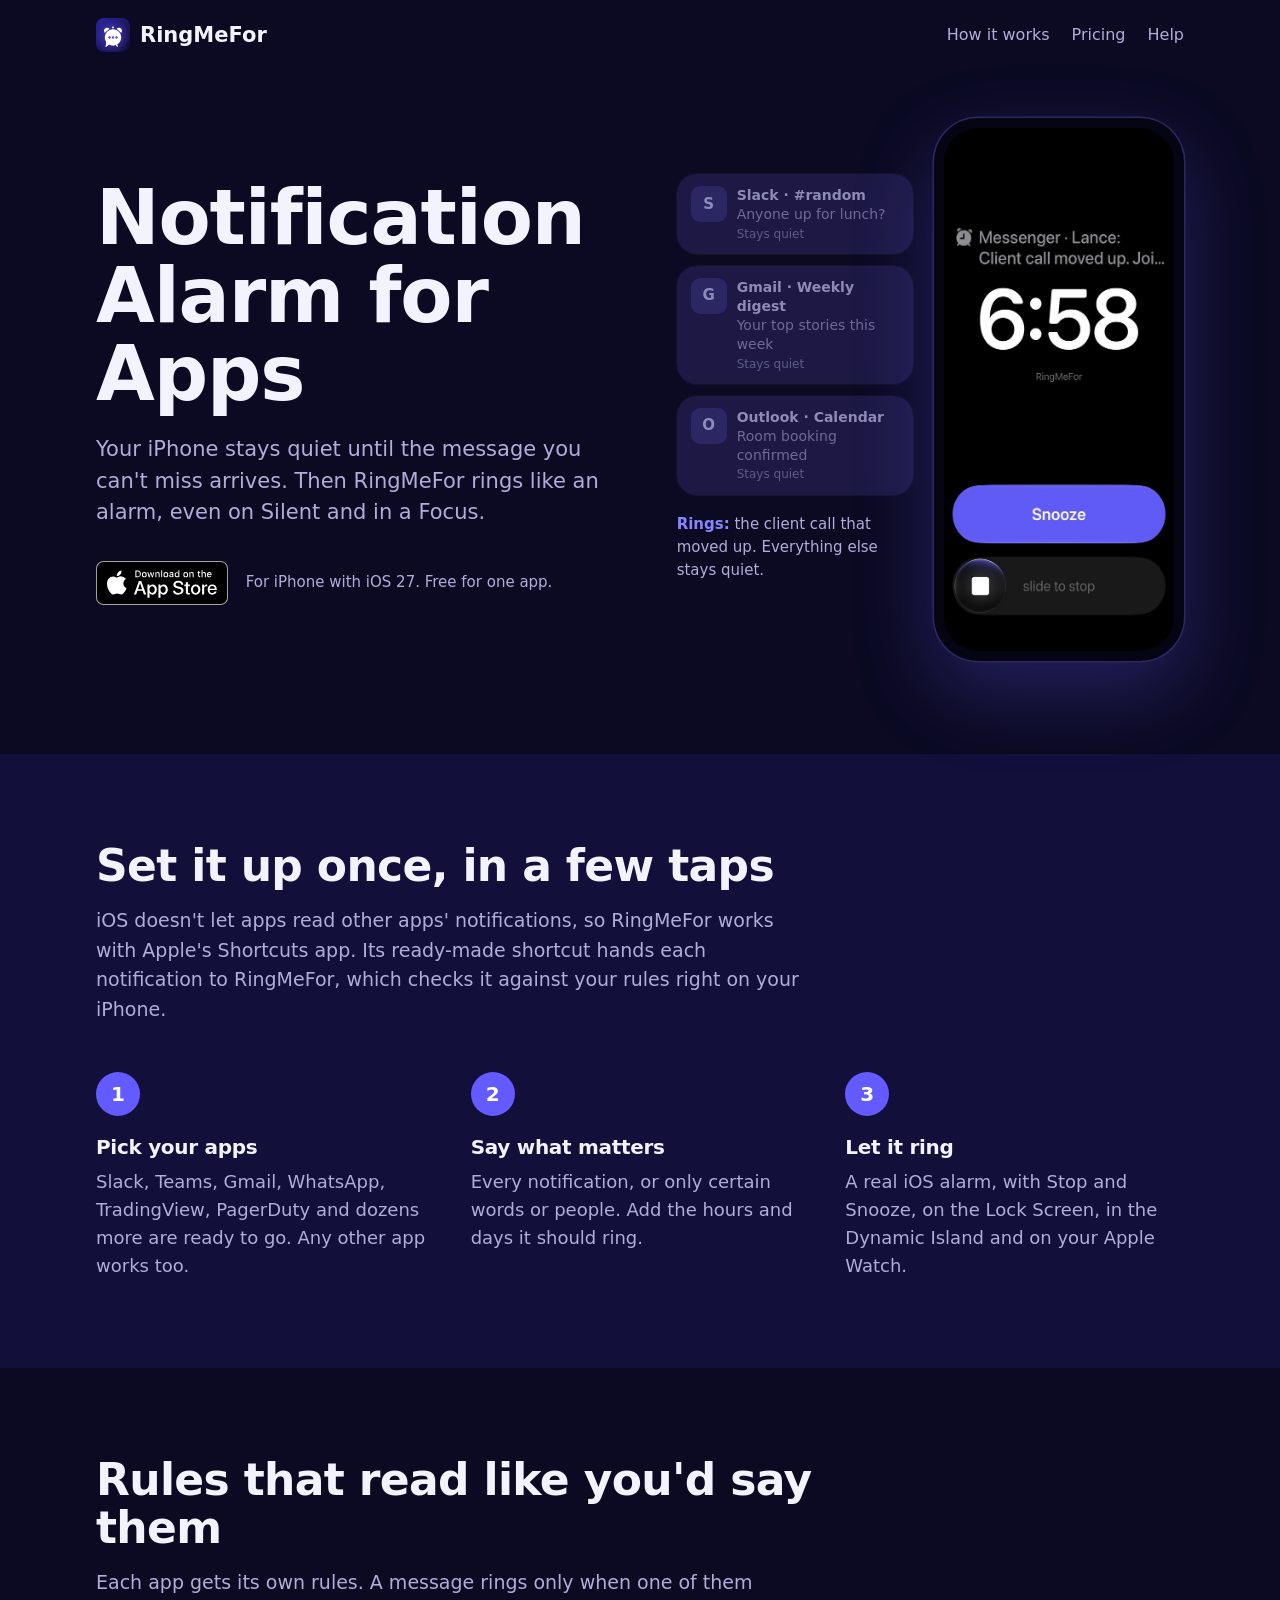
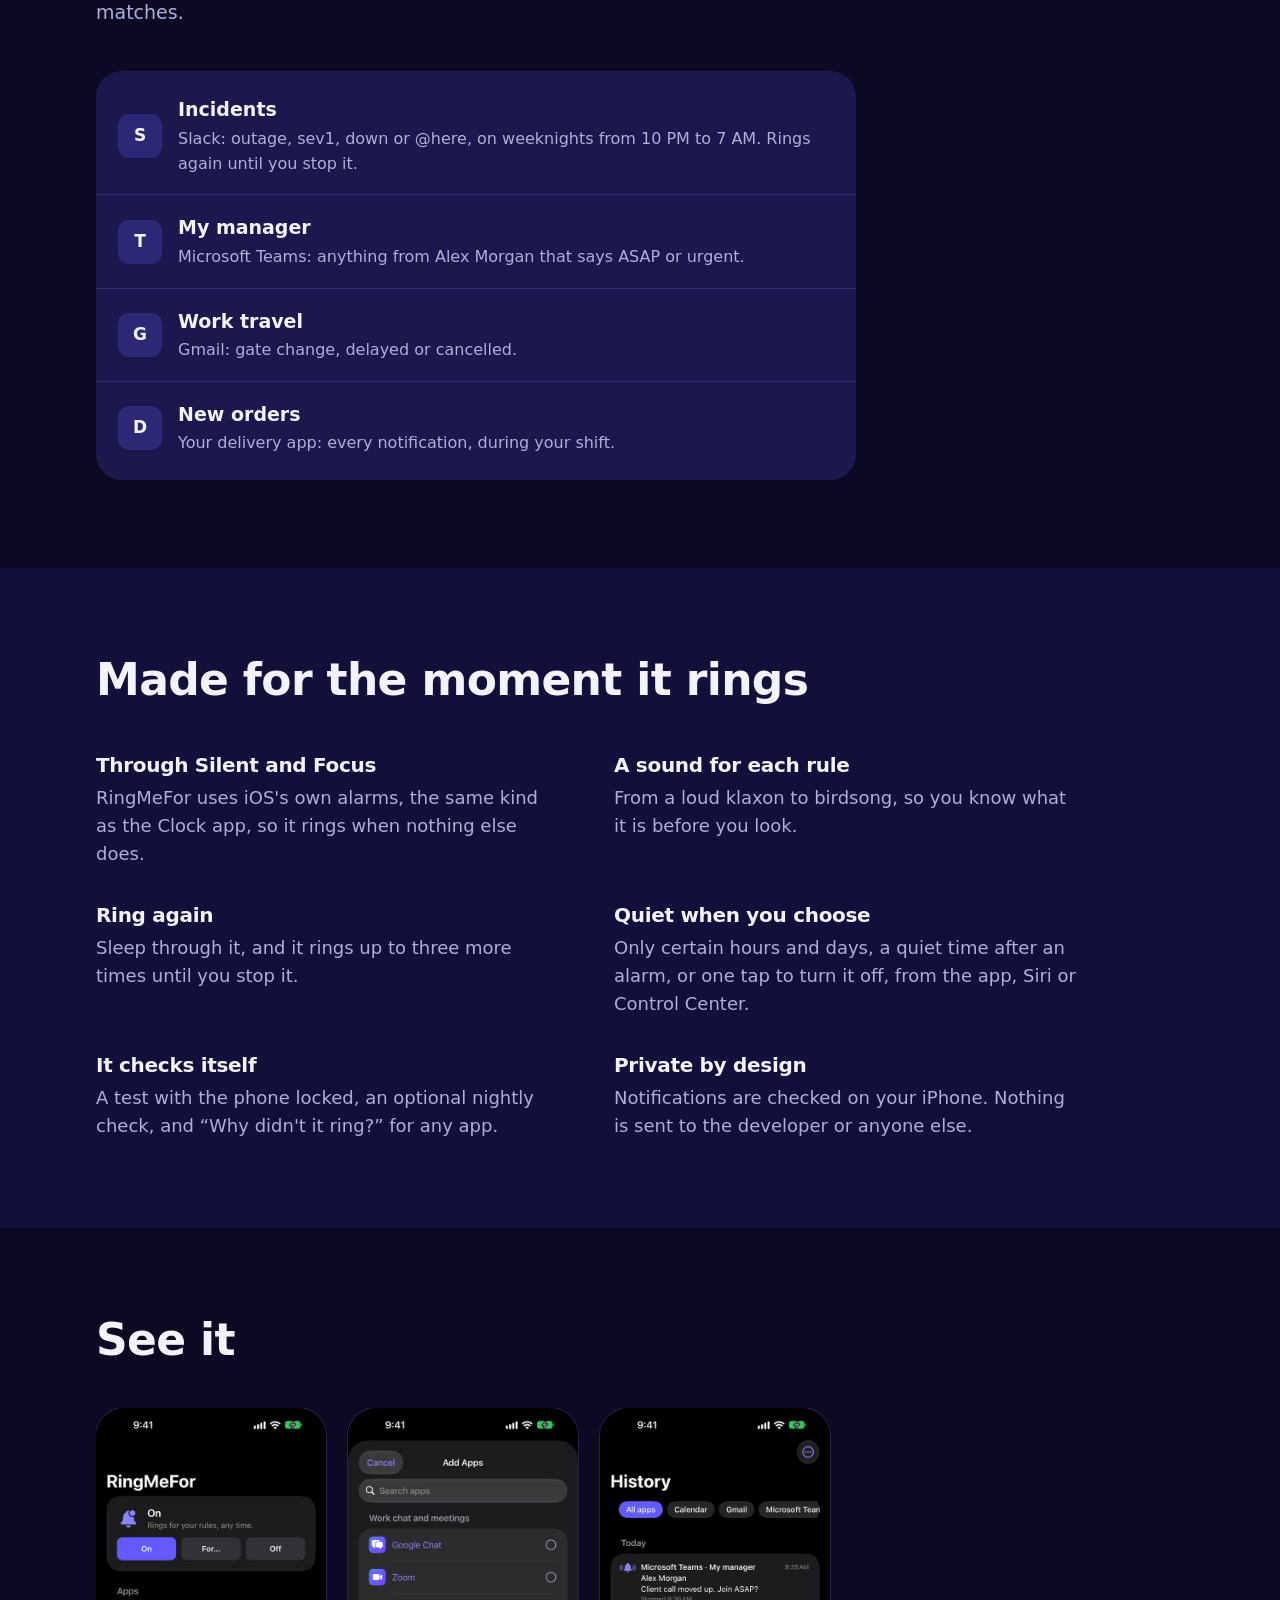
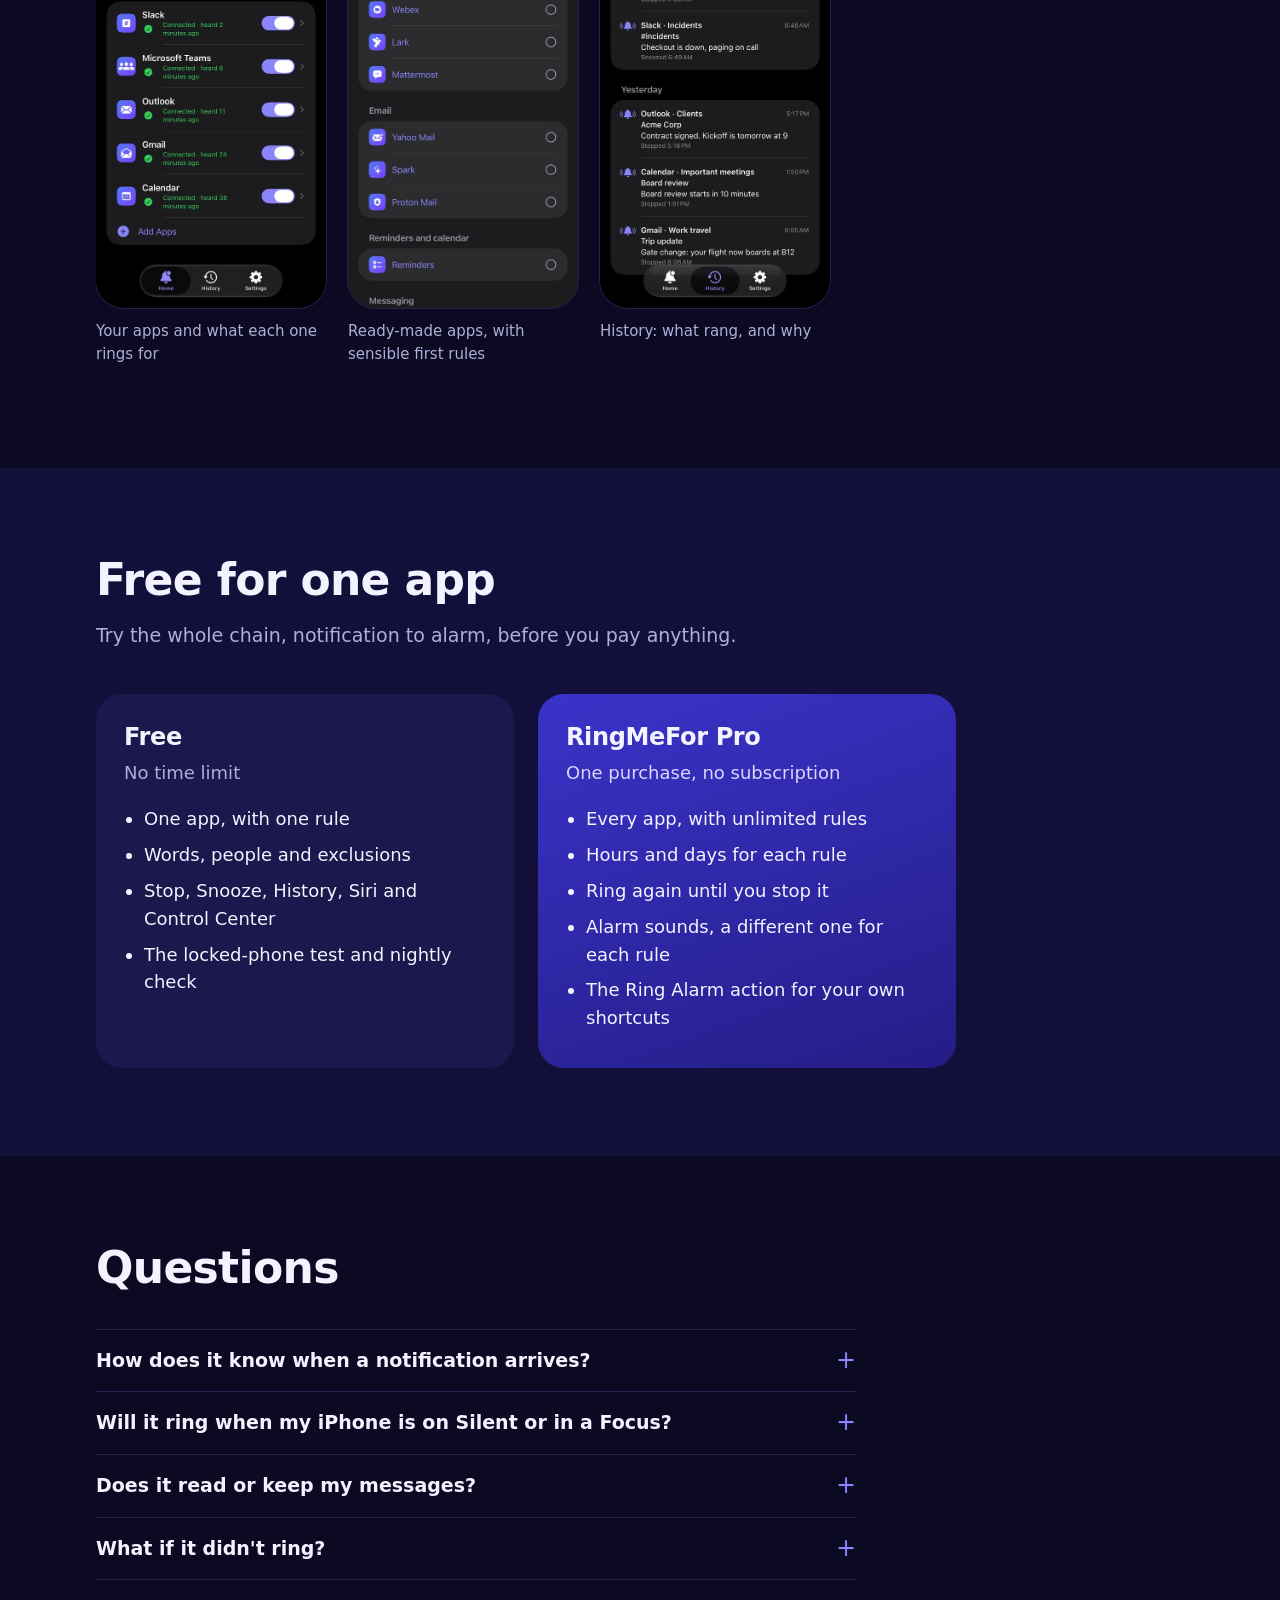
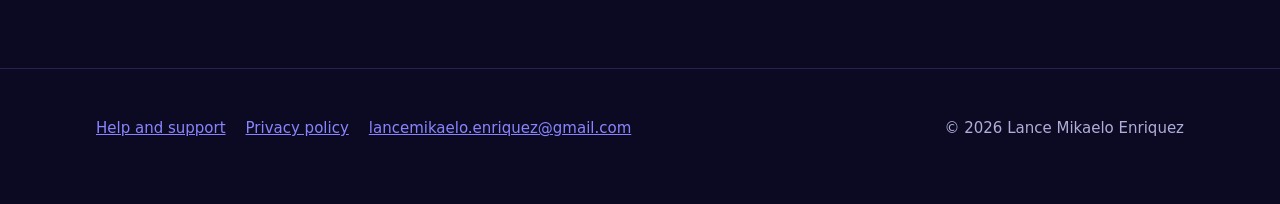
==== commit 92f194f5: "RingMeFor is on the App Store: Apple's badge links to it, and every page has the Smart App Banner Co" ====
--- a/index.html
+++ b/index.html
@@ -3,6 +3,7 @@
 <head>
 <meta charset="utf-8">
 <meta name="viewport" content="width=device-width, initial-scale=1">
+<meta name="apple-itunes-app" content="app-id=6828677351">
 <title>RingMeFor: Notification Alarm for Apps</title>
 <meta name="description" content="RingMeFor rings a real alarm on your iPhone when a notification you can't miss arrives, even on Silent and in a Focus. Everything else stays quiet.">
 <meta property="og:title" content="RingMeFor: Notification Alarm for Apps">
@@ -69,6 +70,8 @@
 .hero .lead { margin-top: 22px; font-size: 21px; line-height: 1.5; color: var(--dim); max-width: 31em; }
 .cta { display: flex; flex-wrap: wrap; align-items: center; gap: 14px 18px; margin-top: 32px; }
 .store { display: inline-flex; align-items: center; gap: 10px; padding: 14px 22px; border-radius: 999px; background: var(--indigo); color: #fff; font: 700 17px/1 var(--text); text-decoration: none; }
+.badge { display: inline-block; border-radius: 9px; }
+.badge img { display: block; height: 44px; width: auto; }
 .store.soon { background: transparent; border: 1.5px solid var(--line); color: var(--paper); cursor: default; }
 .cta .dim { font-size: 15px; }
 
@@ -177,9 +180,7 @@
         <h1>Notification Alarm for Apps</h1>
         <p class="lead">Your iPhone stays quiet until the message you can't miss arrives. Then RingMeFor rings like an alarm, even on Silent and in a Focus.</p>
         <div class="cta">
-          <span class="store soon" aria-disabled="true">
-            Coming soon to the App Store
-          </span>
+          <a class="badge" href="https://apps.apple.com/us/app/ringmefor-notification-alarm/id6828677351"><img src="images/app-store-badge.svg" width="132" height="44" alt="Download on the App Store"></a>
           <span class="dim">For iPhone with iOS 27. Free for one app.</span>
         </div>
       </div>
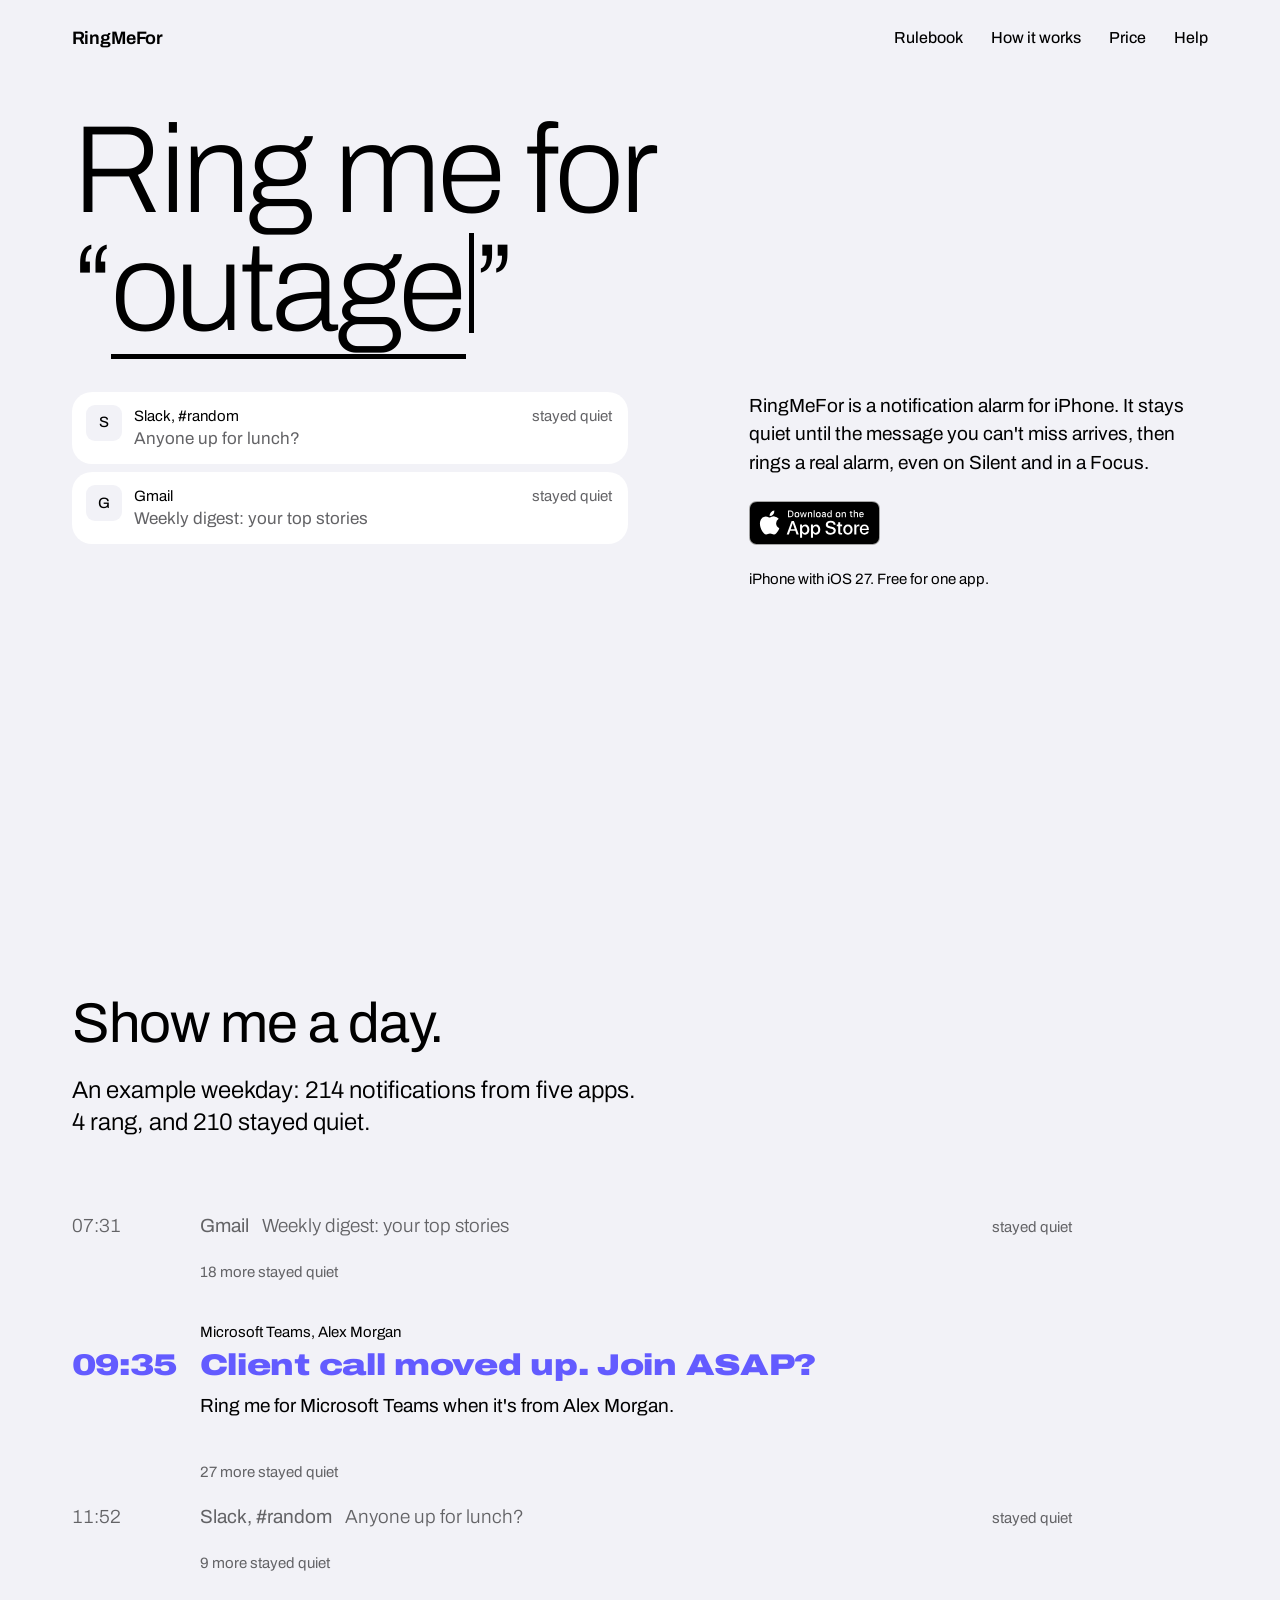
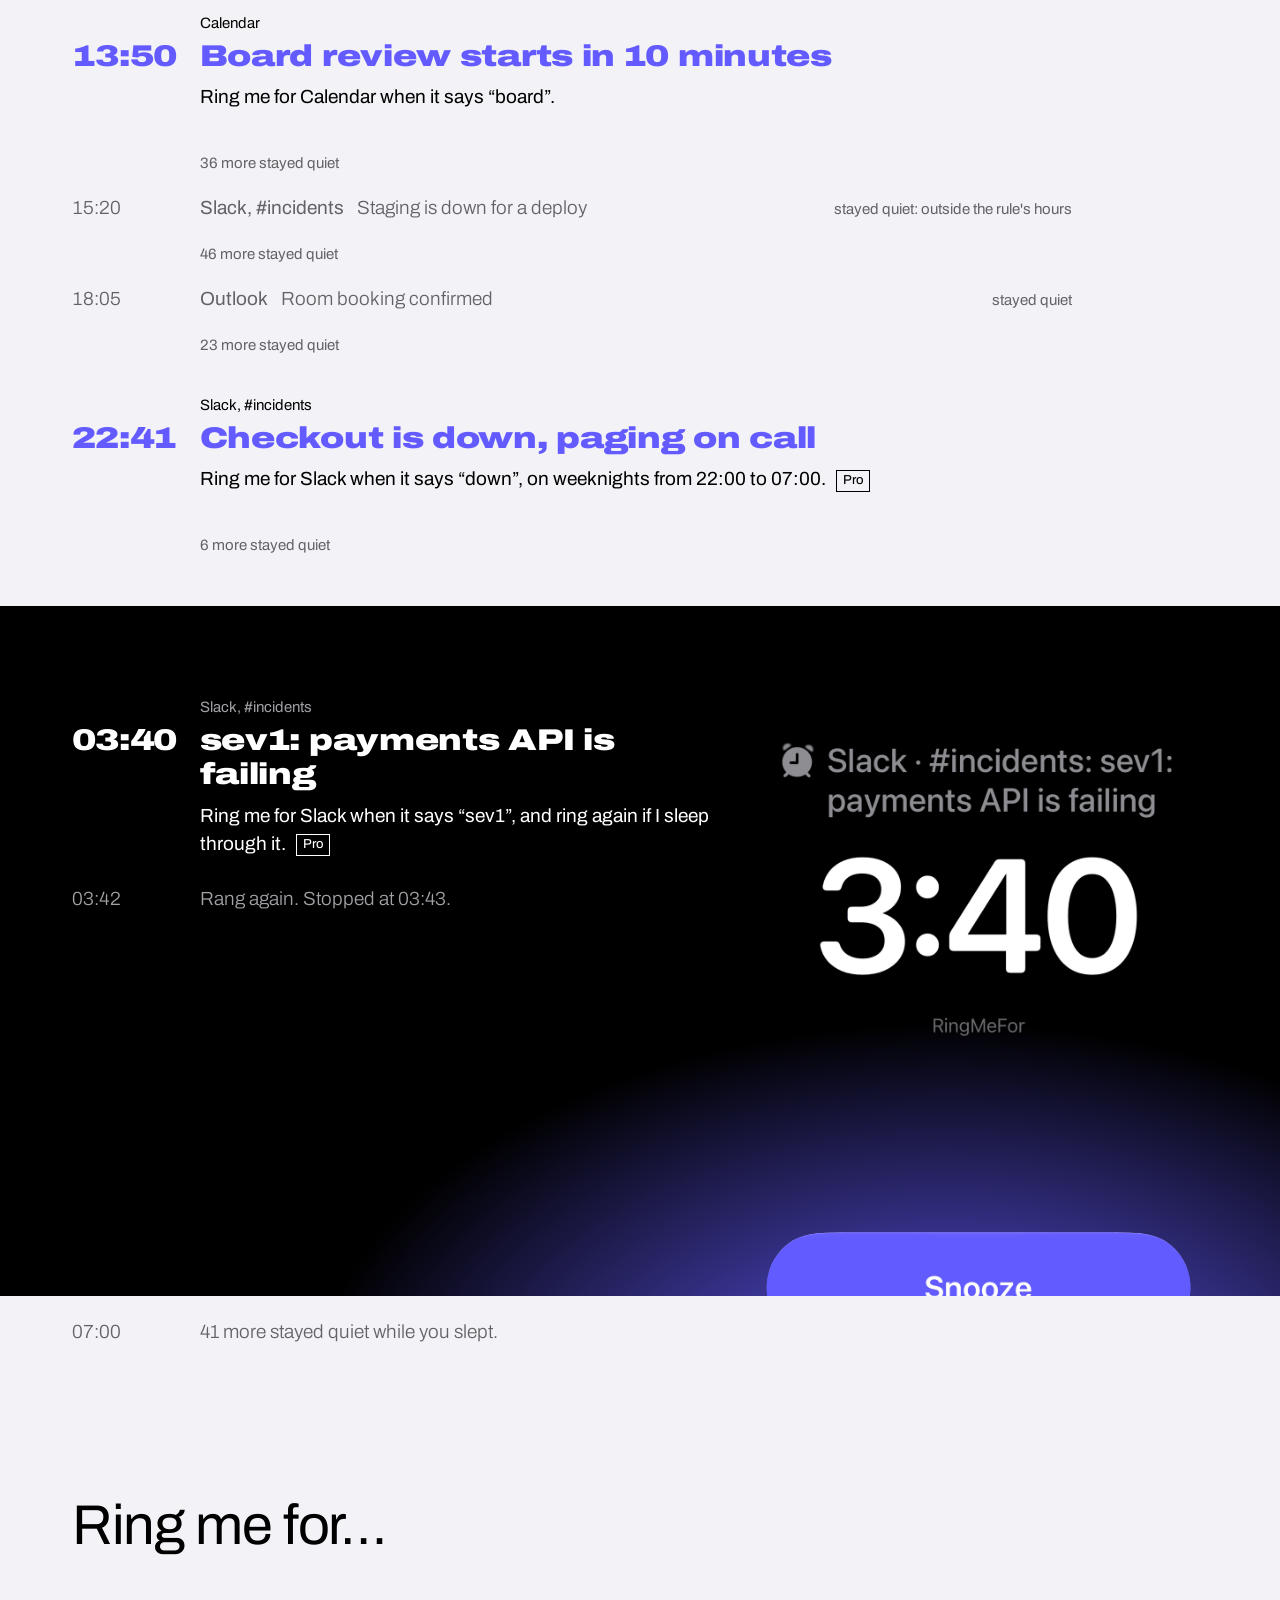
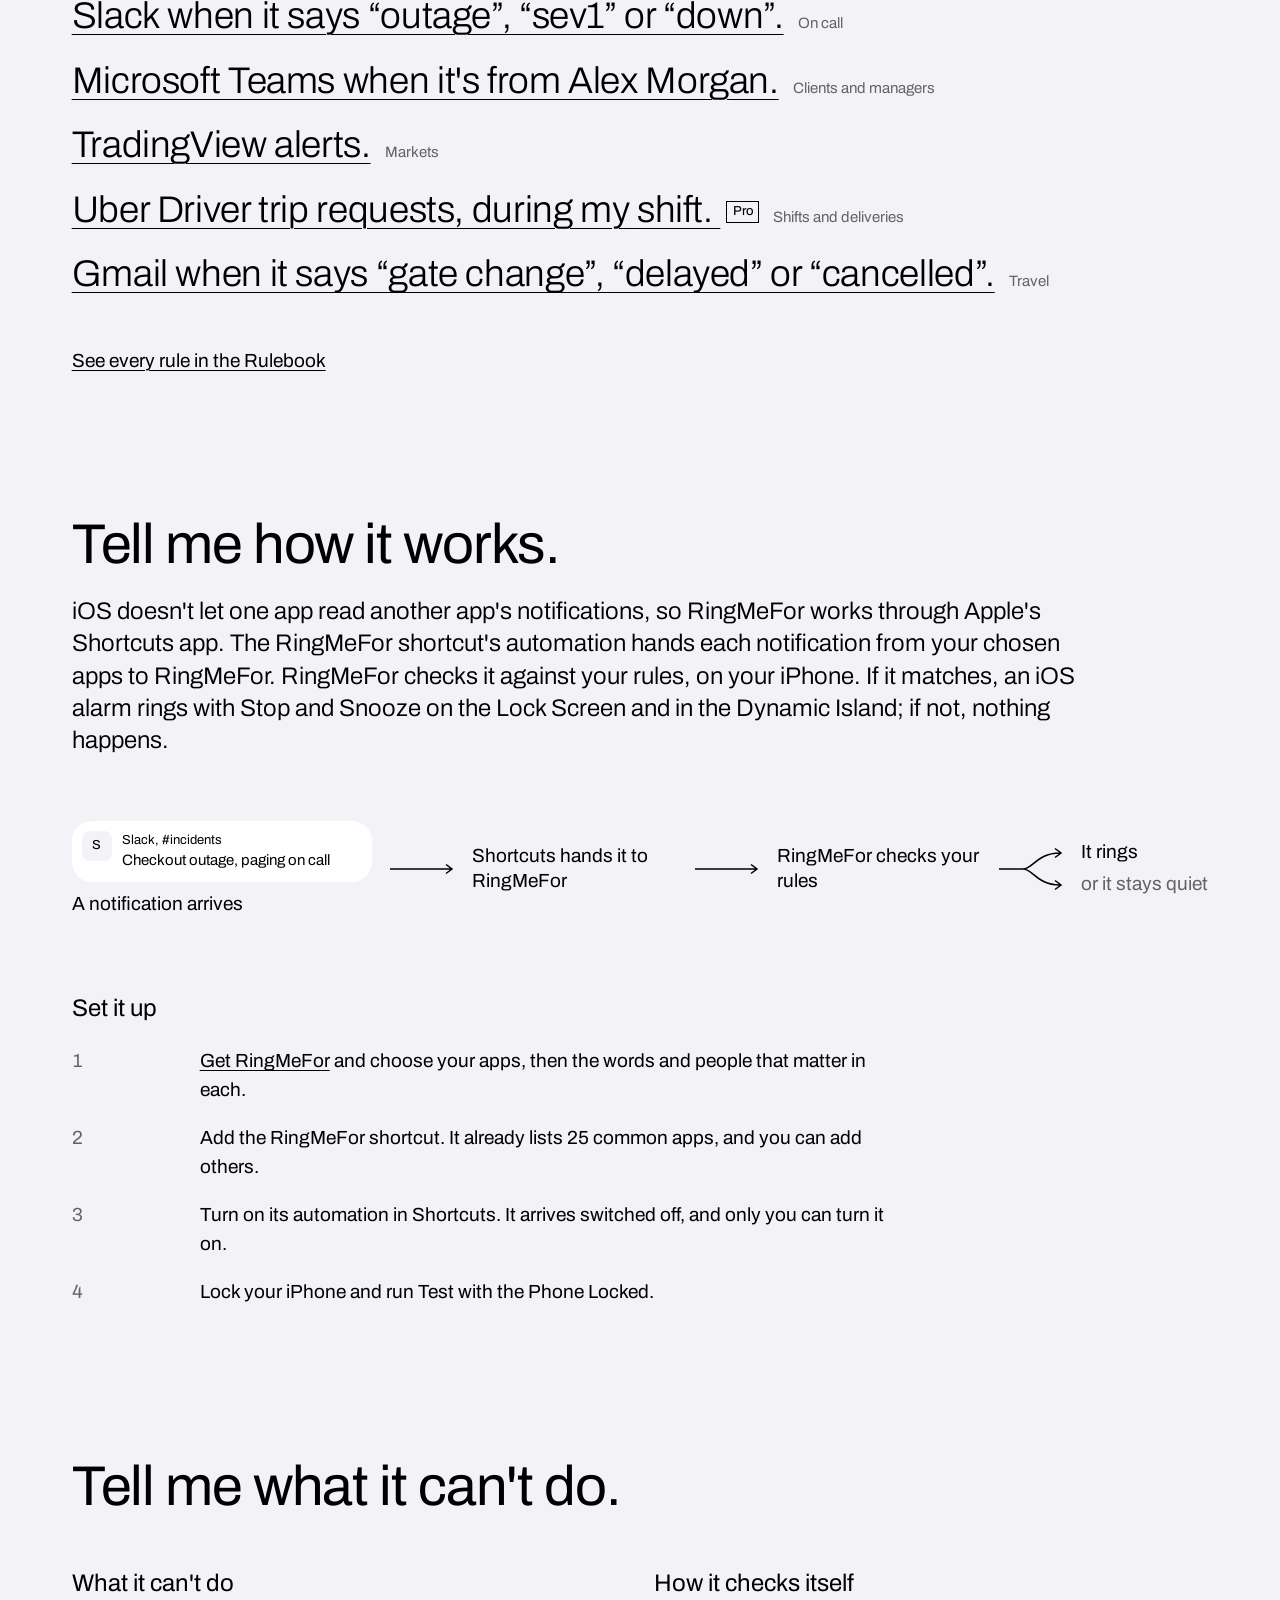
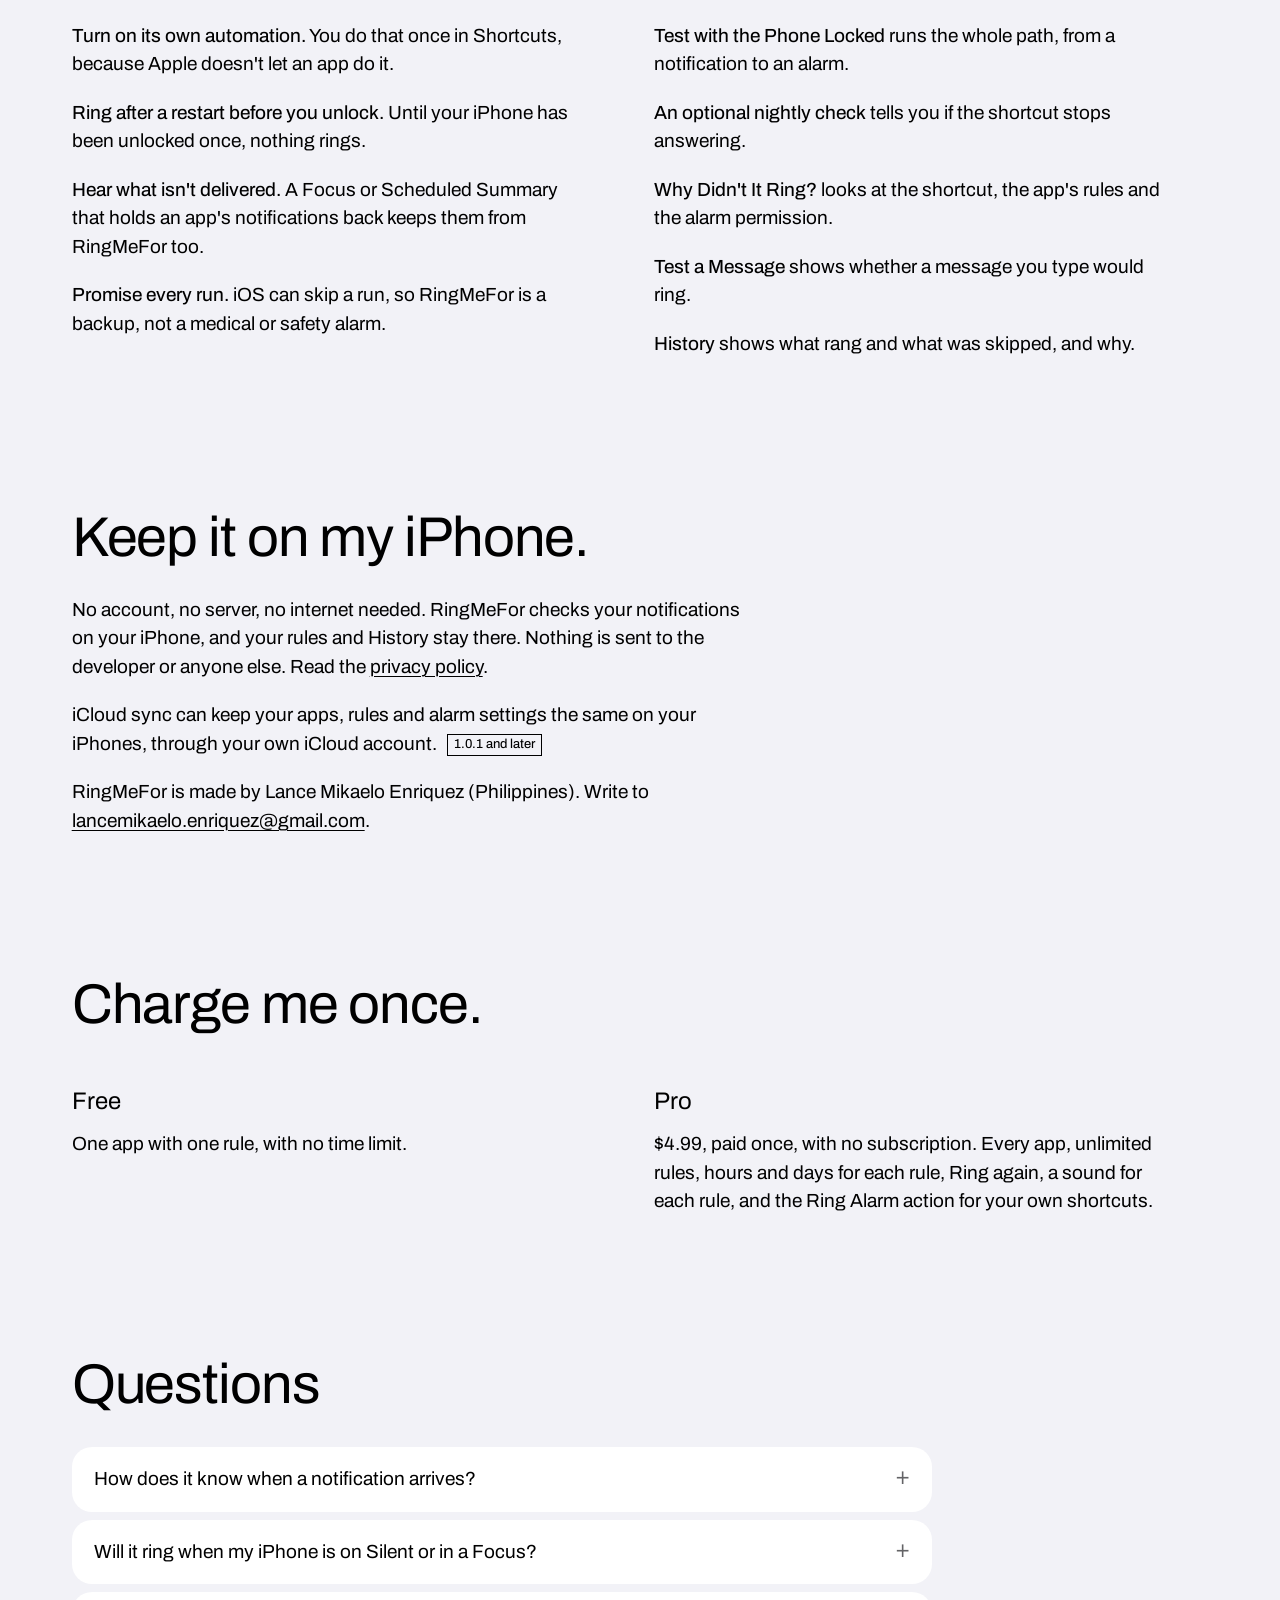
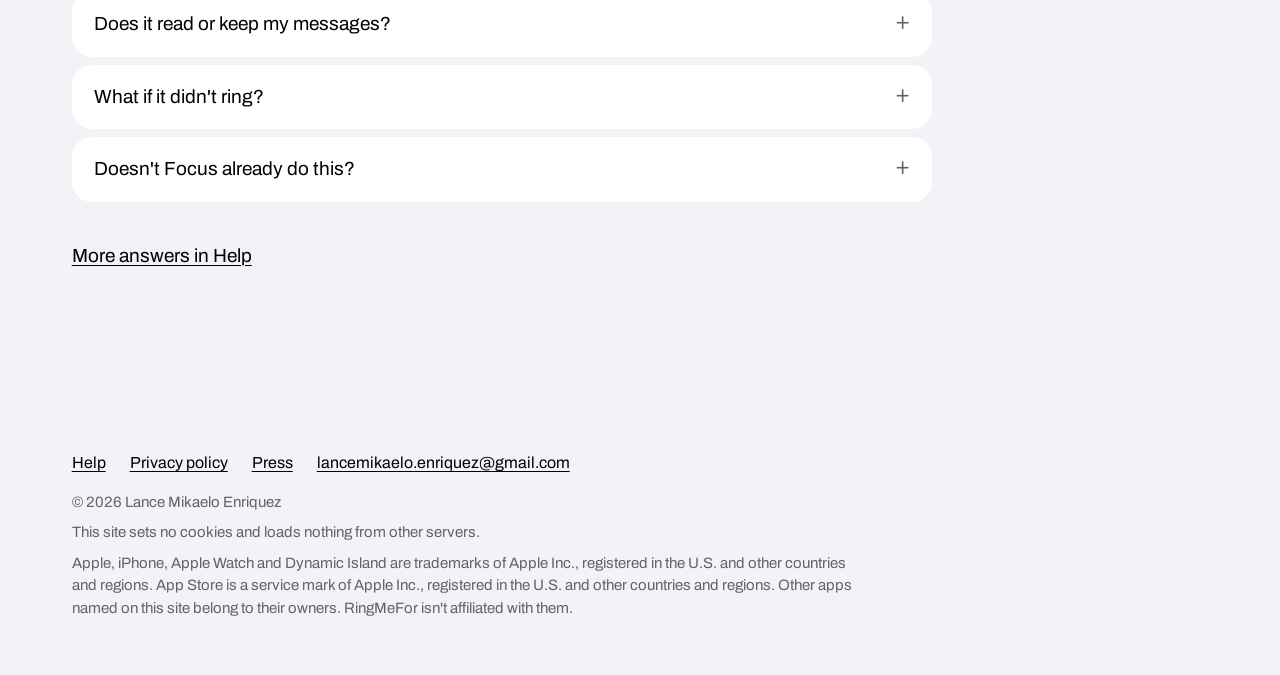
==== commit 455df633: "The new look: Ring me for “outage” The home page starts over: a sentence you can type into, notifica" ====
--- a/index.html
+++ b/index.html
@@ -3,17 +3,22 @@
 <head>
 <meta charset="utf-8">
 <meta name="viewport" content="width=device-width, initial-scale=1">
-<meta name="apple-itunes-app" content="app-id=6828677351">
-<title>RingMeFor: Notification Alarm for Apps</title>
-<meta name="description" content="RingMeFor rings a real alarm on your iPhone when a notification you can't miss arrives, even on Silent and in a Focus. Everything else stays quiet.">
-<meta property="og:title" content="RingMeFor: Notification Alarm for Apps">
-<meta property="og:description" content="Your iPhone stays quiet until the message you can't miss arrives. Then it rings like an alarm.">
-<meta property="og:image" content="https://lanceenr.github.io/ringmefor-site/images/icon-256.png">
-<meta name="theme-color" content="#0b0a22">
+<title>RingMeFor: notification alarm for iPhone</title>
+<meta name="description" content="RingMeFor is a notification alarm for iPhone. Choose the apps, words and people that matter, and it rings a real alarm for them, even on Silent and in a Focus. Everything else stays quiet.">
+<!-- config:urls --><link rel="canonical" href="https://lanceenr.github.io/ringmefor-site/"><meta property="og:url" content="https://lanceenr.github.io/ringmefor-site/"><meta property="og:image" content="https://lanceenr.github.io/ringmefor-site/images/og.png"><!-- /config:urls -->
+<meta property="og:type" content="website">
+<meta property="og:title" content="RingMeFor: notification alarm for iPhone">
+<meta property="og:description" content="Ring me for what can't wait. RingMeFor stays quiet until the message you can't miss arrives, then rings a real alarm, even on Silent and in a Focus.">
+<meta name="twitter:card" content="summary_large_image">
+<!-- config:smart-banner --><meta name="apple-itunes-app" content="app-id=6828677351"><!-- /config:smart-banner -->
+<meta name="theme-color" content="#f2f2f7">
 <link rel="icon" href="images/favicon-32.png" sizes="32x32">
 <link rel="icon" href="images/favicon-64.png" sizes="64x64">
 <link rel="apple-touch-icon" href="images/apple-touch-icon.png">
+<link rel="preload" href="fonts/Archivo.woff2" as="font" type="font/woff2" crossorigin>
+<link rel="stylesheet" href="site.css">
 <script>
+document.documentElement.classList.add("js");
 // Links to help topics used to point here (index.html#restart): they open the help page now.
 (function () {
   var topics = ["help","good-to-know","set-up","add-app","on-off","stopping","not-ringing","pro","questions","ios-26","keep-open","ready-made-rules","battery","low-power","focus","allow-running","restart","after-update","action-unavailable","one-alarm","wrong-message","too-many","person-rule","lock-screen","apple-watch","nightly-check","new-iphone","second-device","shortcut-twice","shortcut-wont-open","app-added","unknown-app","history-unexpected","messages","free-version","calls-texts","internet","pause","siri","language","accessibility","removing","contact"];
@@ -21,290 +26,188 @@
   if (topic && topics.indexOf(topic) >= 0) location.replace("help.html#" + topic);
 })();
 </script>
-<style>
-:root {
-  --night: #0b0a22;
-  --deep: #12103a;
-  --raise: #1b184d;
-  --indigo: #635bff;
-  --glow: #8a84ff;
-  --paper: #f3f2ff;
-  --dim: #b0add9;
-  --quiet: #6e6b98;
-  --line: rgba(138, 132, 255, 0.2);
-  --round: ui-rounded, "SF Pro Rounded", -apple-system, BlinkMacSystemFont, system-ui, "Segoe UI", Roboto, sans-serif;
-  --text: -apple-system, BlinkMacSystemFont, system-ui, "Segoe UI", Roboto, sans-serif;
-  color-scheme: dark;
-}
-* { box-sizing: border-box; }
-html { scroll-behavior: smooth; }
-@media (prefers-reduced-motion: reduce) { html { scroll-behavior: auto; } }
-body {
-  margin: 0;
-  background: var(--night);
-  color: var(--paper);
-  font: 18px/1.55 var(--text);
-  -webkit-font-smoothing: antialiased;
-}
-a { color: var(--glow); }
-a:focus-visible, button:focus-visible, summary:focus-visible { outline: 3px solid var(--glow); outline-offset: 3px; border-radius: 6px; }
-.wrap { max-width: 1120px; margin: 0 auto; padding: 0 16px; }
-h1, h2, h3 { font-family: var(--round); letter-spacing: -0.015em; margin: 0; }
-h2 { font-size: clamp(30px, 4.2vw, 44px); line-height: 1.1; font-weight: 800; }
-h3 { font-size: 20px; line-height: 1.3; font-weight: 700; }
-p { margin: 0; }
-.dim { color: var(--dim); }
-
-/* Header */
-.top { display: flex; align-items: center; justify-content: space-between; padding: 18px 0; }
-.mark { display: flex; align-items: center; gap: 10px; color: var(--paper); text-decoration: none; font: 800 21px/1 var(--round); }
-.mark img { width: 34px; height: 34px; border-radius: 8px; }
-.top nav { display: flex; gap: 22px; font-size: 16px; }
-.top nav a { color: var(--dim); text-decoration: none; }
-.top nav a:hover { color: var(--paper); }
-@media (max-width: 560px) { .top nav .wide { display: none; } }
-
-/* Hero: one notification rings, the rest stay quiet */
-.hero { display: grid; grid-template-columns: 1.05fr 1fr; gap: 48px; align-items: center; padding: 48px 0 88px; }
-.hero h1 { font-size: clamp(42px, 6.4vw, 76px); line-height: 1.02; font-weight: 800; }
-.hero .lead { margin-top: 22px; font-size: 21px; line-height: 1.5; color: var(--dim); max-width: 31em; }
-.cta { display: flex; flex-wrap: wrap; align-items: center; gap: 14px 18px; margin-top: 32px; }
-.store { display: inline-flex; align-items: center; gap: 10px; padding: 14px 22px; border-radius: 999px; background: var(--indigo); color: #fff; font: 700 17px/1 var(--text); text-decoration: none; }
-.badge { display: inline-block; border-radius: 9px; }
-.badge img { display: block; height: 44px; width: auto; }
-.store.soon { background: transparent; border: 1.5px solid var(--line); color: var(--paper); cursor: default; }
-.cta .dim { font-size: 15px; }
-
-.scene { position: relative; min-height: 548px; }
-.phone { position: absolute; right: 0; top: 0; width: 250px; aspect-ratio: 540 / 1173; border-radius: 44px; padding: 10px; background: #050412; box-shadow: 0 0 0 1.5px #2b2860, 0 30px 80px rgba(99, 91, 255, 0.28); }
-.phone img { display: block; width: 100%; height: 100%; border-radius: 35px; }
-.ring { position: absolute; inset: -18px; border-radius: 60px; border: 2px solid var(--glow); opacity: 0; pointer-events: none; }
-.quiet { position: absolute; left: 0; width: 236px; display: grid; gap: 12px; top: 56px; }
-.banner { display: grid; grid-template-columns: 36px 1fr; gap: 10px; align-items: start; padding: 12px 14px; border-radius: 20px; background: rgba(36, 33, 82, 0.72); backdrop-filter: blur(12px); -webkit-backdrop-filter: blur(12px); box-shadow: 0 0 0 1px rgba(255, 255, 255, 0.04); color: var(--quiet); font-size: 14px; line-height: 1.35; }
-.banner b { display: block; color: #8e8bb8; font-weight: 600; }
-.banner .app { width: 36px; height: 36px; border-radius: 9px; display: grid; place-items: center; background: #2a2763; color: #8e8bb8; font: 700 15px/1 var(--round); }
-.banner small { display: block; font-size: 12px; color: #5f5c8a; margin-top: 2px; }
-.legend { margin-top: 6px; font-size: 15px; color: var(--dim); }
-.legend span { color: var(--glow); font-weight: 600; }
-
-@media (prefers-reduced-motion: no-preference) {
-  .banner { animation: drift 0.7s ease-out both; }
-  .banner:nth-child(2) { animation-delay: 0.35s; }
-  .banner:nth-child(3) { animation-delay: 0.7s; }
-  .legend { animation: drift 0.7s 1.05s ease-out both; }
-  .phone { animation: rise 0.8s 1.4s ease-out both; }
-  .ring { animation: pulse 1.6s 2.1s ease-out 3; }
-}
-@keyframes drift { from { opacity: 0; transform: translateY(14px); } to { opacity: 1; transform: none; } }
-@keyframes rise { from { opacity: 0; transform: translateY(24px) scale(0.97); } to { opacity: 1; transform: none; } }
-@keyframes pulse { 0% { opacity: 0.85; transform: scale(0.96); } 100% { opacity: 0; transform: scale(1.12); } }
-
-@media (max-width: 1100px) {
-  .hero { grid-template-columns: 1fr; gap: 40px; padding-top: 24px; }
-  .scene { min-height: 548px; max-width: 520px; }
-}
-@media (max-width: 560px) {
-  .scene { min-height: 0; display: grid; gap: 22px; }
-  .phone, .quiet { position: static; width: 100%; }
-  .phone { width: 74%; margin: 0 auto; order: 1; }
-  .quiet { order: 2; }
-}
-
-/* Sections */
-section { padding: 88px 0; }
-section.band { background: var(--deep); }
-.intro { max-width: 40em; }
-.intro p { margin-top: 16px; font-size: 19px; color: var(--dim); }
-
-.steps { list-style: none; margin: 48px 0 0; padding: 0; display: grid; grid-template-columns: repeat(3, 1fr); gap: 36px; counter-reset: step; }
-.steps li { counter-increment: step; }
-.steps li::before { content: counter(step); display: grid; place-items: center; width: 44px; height: 44px; border-radius: 50%; background: var(--indigo); color: #fff; font: 800 20px/1 var(--round); margin-bottom: 18px; }
-.steps p { margin-top: 8px; color: var(--dim); }
-@media (max-width: 800px) { .steps { grid-template-columns: 1fr; gap: 28px; } }
-
-/* Rules, written the way the app writes them */
-.rules { margin-top: 44px; border-radius: 26px; background: var(--raise); padding: 6px 0; max-width: 760px; }
-.rule { display: grid; grid-template-columns: 44px 1fr; gap: 16px; align-items: center; padding: 18px 22px; }
-.rule + .rule { border-top: 1px solid var(--line); }
-.rule .app { width: 44px; height: 44px; border-radius: 11px; display: grid; place-items: center; background: #2c2875; color: var(--paper); font: 800 17px/1 var(--round); }
-.rule b { font-family: var(--round); font-size: 19px; }
-.rule p { color: var(--dim); font-size: 16px; margin-top: 2px; }
-
-.details { margin-top: 48px; display: grid; grid-template-columns: repeat(2, 1fr); gap: 34px 56px; max-width: 980px; }
-.details p { margin-top: 6px; color: var(--dim); }
-@media (max-width: 720px) { .details { grid-template-columns: 1fr; } }
-
-.shots { margin-top: 44px; display: flex; gap: 22px; overflow-x: auto; padding-bottom: 14px; scroll-snap-type: x mandatory; }
-.shots figure { margin: 0; flex: 0 0 230px; scroll-snap-align: start; }
-.shots img { display: block; width: 100%; height: auto; border-radius: 28px; box-shadow: 0 0 0 1px var(--line); }
-.shots figcaption { margin-top: 12px; font-size: 15px; color: var(--dim); }
-
-.plans { margin-top: 44px; display: grid; grid-template-columns: repeat(2, minmax(0, 1fr)); gap: 24px; max-width: 860px; }
-.plan { border-radius: 26px; padding: 28px; background: var(--raise); }
-.plan.pro { background: linear-gradient(160deg, #3a33c9, #241d86); }
-.plan h3 { font-size: 24px; }
-.plan .price { margin-top: 6px; color: var(--dim); }
-.plan.pro .price { color: #d9d6ff; }
-.plan ul { margin: 18px 0 0; padding-left: 20px; }
-.plan li { margin-bottom: 8px; }
-@media (max-width: 720px) { .plans { grid-template-columns: 1fr; } }
-
-.faq { margin-top: 36px; max-width: 760px; }
-.faq details { border-top: 1px solid var(--line); padding: 18px 0; }
-.faq details:last-child { border-bottom: 1px solid var(--line); }
-.faq summary { cursor: pointer; font: 700 19px/1.35 var(--round); list-style: none; display: flex; justify-content: space-between; gap: 16px; }
-.faq summary::-webkit-details-marker { display: none; }
-.faq summary::after { content: "+"; color: var(--glow); font-weight: 400; font-size: 24px; line-height: 1; }
-.faq details[open] summary::after { content: "–"; }
-.faq details p { margin-top: 10px; color: var(--dim); }
-
-footer { padding: 48px 0 64px; border-top: 1px solid var(--line); color: var(--dim); font-size: 15px; }
-footer .wrap { display: flex; flex-wrap: wrap; justify-content: space-between; gap: 16px; }
-footer nav { display: flex; flex-wrap: wrap; gap: 20px; }
-</style>
 </head>
 <body>
-<div class="wrap">
-  <header class="top">
-    <a class="mark" href="./"><img src="images/icon-256.png" alt="" width="34" height="34">RingMeFor</a>
-    <nav aria-label="Main">
-      <a class="wide" href="#how">How it works</a>
-      <a class="wide" href="#pricing">Pricing</a>
-      <a href="help.html">Help</a>
-    </nav>
-  </header>
-
-  <main>
-    <div class="hero">
-      <div>
-        <h1>Notification Alarm for Apps</h1>
-        <p class="lead">Your iPhone stays quiet until the message you can't miss arrives. Then RingMeFor rings like an alarm, even on Silent and in a Focus.</p>
-        <div class="cta">
-          <a class="badge" href="https://apps.apple.com/us/app/ringmefor-notification-alarm/id6828677351"><img src="images/app-store-badge.svg" width="132" height="44" alt="Download on the App Store"></a>
-          <span class="dim">For iPhone with iOS 27. Free for one app.</span>
+
+<section class="first" data-state="quiet" aria-labelledby="sentence">
+  <div class="wrap">
+    <header class="site-header">
+      <a class="wordmark" href="./">RingMeFor</a>
+      <nav aria-label="Main">
+        <a href="rulebook.html">Rulebook</a>
+        <a href="#how-it-works">How it works</a>
+        <a href="#price">Price</a>
+        <a href="help.html">Help</a>
+      </nav>
+    </header>
+
+    <div class="first-body">
+      <div class="sentence-box">
+        <h1 class="sentence" id="sentence">
+          <label for="word">Ring me for</label>
+          <span class="word-field">“<span class="field-wrap"><input id="word" name="word" type="text" value="outage" maxlength="28" autocomplete="off" autocapitalize="off" spellcheck="false" enterkeyhint="done"><span class="caret" aria-hidden="true"></span></span>”</span>
+          <span class="word-ring" hidden></span>
+        </h1>
+      </div>
+
+      <div class="demo">
+        <p class="sr-only">An example: three notifications stay quiet, and the one with your word in it rings an alarm.</p>
+        <ol class="stack" aria-hidden="true">
+          <li class="slab static"><span class="tile">S</span><span class="app">Slack, #random</span><span class="note">stayed quiet</span><span class="msg">Anyone up for lunch?</span></li>
+          <li class="slab static"><span class="tile">G</span><span class="app">Gmail</span><span class="note">stayed quiet</span><span class="msg">Weekly digest: your top stories</span></li>
+          <li class="slab static"><span class="tile">O</span><span class="app">Outlook</span><span class="note">stayed quiet</span><span class="msg">Room booking confirmed</span></li>
+          <li class="slab static ringing"><span class="tile">S</span><span class="app">Slack, #incidents</span><span class="note"></span><span class="msg">Checkout outage, paging on call</span></li>
+        </ol>
+        <div class="alarm-row" hidden>
+          <button class="button stop" type="button">Stop</button>
+          <button class="button secondary snooze" type="button">Snooze</button>
+          <button class="button secondary hear" type="button" aria-pressed="false"><svg viewBox="0 0 16 16" aria-hidden="true"><path d="M2 6h2.5L8 3v10L4.5 10H2z" fill="currentColor"/><path d="M10.5 5.5a3.5 3.5 0 0 1 0 5M12.5 3.5a6.3 6.3 0 0 1 0 9" fill="none" stroke="currentColor" stroke-width="1.4" stroke-linecap="round"/></svg>Hear it</button>
+          <p class="invite" tabindex="-1" hidden></p>
         </div>
-      </div>
-
-      <div class="scene" aria-label="Three notifications stay quiet; a message on Messenger rings as an alarm.">
-        <div class="quiet" aria-hidden="true">
-          <div class="banner"><span class="app">S</span><span><b>Slack · #random</b>Anyone up for lunch?<small>Stays quiet</small></span></div>
-          <div class="banner"><span class="app">G</span><span><b>Gmail · Weekly digest</b>Your top stories this week<small>Stays quiet</small></span></div>
-          <div class="banner"><span class="app">O</span><span><b>Outlook · Calendar</b>Room booking confirmed<small>Stays quiet</small></span></div>
-          <p class="legend"><span>Rings:</span> the client call that moved up. Everything else stays quiet.</p>
+        <p class="sr-only" role="status" aria-live="polite"></p>
+      </div>
+
+      <div class="pitch">
+        <p>RingMeFor is a notification alarm for iPhone. It stays quiet until the message you can't miss arrives, then rings a real alarm, even on Silent and in a Focus.</p>
+        <p class="store"><!-- config:store --><a href="https://apps.apple.com/us/app/ringmefor-notification-alarm/id6828677351"><img src="images/app-store-badge.svg" width="120" height="40" alt="Download on the App Store"></a><!-- /config:store --></p>
+        <p class="small">iPhone with iOS 27. Free for one app.</p>
+      </div>
+    </div>
+  </div>
+</section>
+
+<section class="section day" id="day" aria-labelledby="day-title">
+  <div class="wrap">
+    <h2 id="day-title">Show me a day.</h2>
+    <p class="lead"><span class="line">An example weekday: 214 notifications from five apps.</span> <span class="line">4 rang, and 210 stayed quiet.</span></p>
+
+    <ol class="log">
+      <li class="quiet"><time datetime="07:31">07:31</time><p><span class="app">Gmail</span> Weekly digest: your top stories</p><span class="what">stayed quiet</span></li>
+      <li class="run"><span>18 more stayed quiet</span></li>
+      <li class="rang"><p class="app">Microsoft Teams, Alex Morgan</p><time datetime="09:35">09:35</time><p class="msg">Client call moved up. Join ASAP?</p><p class="rule">Ring me for Microsoft Teams when it's from Alex Morgan.</p></li>
+      <li class="run"><span>27 more stayed quiet</span></li>
+      <li class="quiet"><time datetime="11:52">11:52</time><p><span class="app">Slack, #random</span> Anyone up for lunch?</p><span class="what">stayed quiet</span></li>
+      <li class="run"><span>9 more stayed quiet</span></li>
+      <li class="rang"><p class="app">Calendar</p><time datetime="13:50">13:50</time><p class="msg">Board review starts in 10 minutes</p><p class="rule">Ring me for Calendar when it says “board”.</p></li>
+      <li class="run"><span>36 more stayed quiet</span></li>
+      <li class="quiet"><time datetime="15:20">15:20</time><p><span class="app">Slack, #incidents</span> Staging is down for a deploy</p><span class="what">stayed quiet: outside the rule's hours</span></li>
+      <li class="run"><span>46 more stayed quiet</span></li>
+      <li class="quiet"><time datetime="18:05">18:05</time><p><span class="app">Outlook</span> Room booking confirmed</p><span class="what">stayed quiet</span></li>
+      <li class="run"><span>23 more stayed quiet</span></li>
+      <li class="rang"><p class="app">Slack, #incidents</p><time datetime="22:41">22:41</time><p class="msg">Checkout is down, paging on call</p><p class="rule">Ring me for Slack when it says “down”, on weeknights from 22:00 to <span class="nowrap">07:00.&nbsp;<span class="mark">Pro</span></span></p></li>
+      <li class="run"><span>6 more stayed quiet</span></li>
+      <li class="night">
+        <div class="night-inner">
+          <div class="night-log">
+            <div class="ring"><p class="app">Slack, #incidents</p><time datetime="03:40">03:40</time><p class="msg">sev1: payments API is failing</p><p class="rule">Ring me for Slack when it says “sev1”, and ring again if I sleep through <span class="nowrap">it.&nbsp;<span class="mark">Pro</span></span></p></div>
+            <div class="again"><time datetime="03:42">03:42</time><p>Rang again. Stopped at 03:43.</p></div>
+          </div>
+          <figure class="capture">
+            <img src="images/alarm-0340.png" width="1040" height="1612" alt="The alarm on the Lock Screen at 3:40: Slack, #incidents: sev1: payments API is failing, with Snooze below.">
+          </figure>
         </div>
-        <div class="phone">
-          <span class="ring" aria-hidden="true"></span>
-          <img src="images/lock.jpg" alt="An iPhone Lock Screen with a RingMeFor alarm ringing for a message, with Snooze and slide to stop." width="540" height="1173">
-        </div>
-      </div>
-    </div>
-  </main>
-</div>
-
-<section id="how" class="band">
-  <div class="wrap">
-    <div class="intro">
-      <h2>Set it up once, in a few taps</h2>
-      <p>iOS doesn't let apps read other apps' notifications, so RingMeFor works with Apple's Shortcuts app. Its ready-made shortcut hands each notification to RingMeFor, which checks it against your rules right on your iPhone.</p>
-    </div>
+      </li>
+      <li class="quiet after"><time datetime="07:00">07:00</time><p>41 more stayed quiet while you slept.</p></li>
+    </ol>
+  </div>
+</section>
+
+<section class="section band" aria-labelledby="band-title">
+  <div class="wrap">
+    <h2 id="band-title">Ring me for…</h2>
+    <ul class="band-list">
+      <li><a href="rulebook.html#on-call"><span class="band-rule">Slack when it says “outage”, “sev1” or “down”.</span> <span class="band-job">On call</span></a></li>
+      <li><a href="rulebook.html#clients-and-managers"><span class="band-rule">Microsoft Teams when it's from Alex Morgan.</span> <span class="band-job">Clients and managers</span></a></li>
+      <li><a href="rulebook.html#markets"><span class="band-rule">TradingView alerts.</span> <span class="band-job">Markets</span></a></li>
+      <li><a href="rulebook.html#shifts-and-deliveries"><span class="band-rule">Uber Driver trip requests, during my <span class="nowrap">shift.&nbsp;<span class="mark">Pro</span></span></span> <span class="band-job">Shifts and deliveries</span></a></li>
+      <li><a href="rulebook.html#travel"><span class="band-rule">Gmail when it says “gate change”, “delayed” or “cancelled”.</span> <span class="band-job">Travel</span></a></li>
+    </ul>
+    <p class="more"><a href="rulebook.html">See every rule in the Rulebook</a></p>
+  </div>
+</section>
+
+<section class="section how" id="how-it-works" aria-labelledby="how-title">
+  <div class="wrap">
+    <h2 id="how-title">Tell me how it works.</h2>
+    <p class="lead">iOS doesn't let one app read another app's notifications, so RingMeFor works through Apple's Shortcuts app. The RingMeFor shortcut's automation hands each notification from your chosen apps to RingMeFor. RingMeFor checks it against your rules, on your iPhone. If it matches, an iOS alarm rings with Stop and Snooze on the Lock Screen and in the Dynamic Island; if not, nothing happens.</p>
+
+    <ol class="path" aria-label="A notification's path">
+      <li class="path-start">
+        <span class="slab mini"><span class="tile">S</span><span class="app">Slack, #incidents</span><span class="note"></span><span class="msg">Checkout outage, paging on call</span></span>
+        <span class="path-label">A notification arrives</span>
+      </li>
+      <li><span class="path-label">Shortcuts hands it to RingMeFor</span></li>
+      <li><span class="path-label">RingMeFor checks your rules</span></li>
+      <li class="path-end"><span class="path-label">It rings</span><span class="path-label quietly">or it stays quiet</span></li>
+    </ol>
+
+    <h3>Set it up</h3>
     <ol class="steps">
-      <li>
-        <h3>Pick your apps</h3>
-        <p>Slack, Teams, Gmail, WhatsApp, TradingView, PagerDuty and dozens more are ready to go. Any other app works too.</p>
-      </li>
-      <li>
-        <h3>Say what matters</h3>
-        <p>Every notification, or only certain words or people. Add the hours and days it should ring.</p>
-      </li>
-      <li>
-        <h3>Let it ring</h3>
-        <p>A real iOS alarm, with Stop and Snooze, on the Lock Screen, in the Dynamic Island and on your Apple Watch.</p>
-      </li>
+      <li><span><a data-config="store-link" href="https://apps.apple.com/us/app/ringmefor-notification-alarm/id6828677351">Get RingMeFor</a> and choose your apps, then the words and people that matter in each.</span></li>
+      <li><span>Add the RingMeFor shortcut. It already lists 25 common apps, and you can add others.</span></li>
+      <li><span>Turn on its automation in Shortcuts. It arrives switched off, and only you can turn it on.</span></li>
+      <li><span>Lock your iPhone and run Test with the Phone Locked.</span></li>
     </ol>
   </div>
 </section>
 
-<section>
-  <div class="wrap">
-    <div class="intro">
-      <h2>Rules that read like you'd say them</h2>
-      <p>Each app gets its own rules. A message rings only when one of them matches.</p>
-    </div>
-    <div class="rules">
-      <div class="rule"><span class="app" aria-hidden="true">S</span><div><b>Incidents</b><p>Slack: outage, sev1, down or @here, on weeknights from 10 PM to 7 AM. Rings again until you stop it.</p></div></div>
-      <div class="rule"><span class="app" aria-hidden="true">T</span><div><b>My manager</b><p>Microsoft Teams: anything from Alex Morgan that says ASAP or urgent.</p></div></div>
-      <div class="rule"><span class="app" aria-hidden="true">G</span><div><b>Work travel</b><p>Gmail: gate change, delayed or cancelled.</p></div></div>
-      <div class="rule"><span class="app" aria-hidden="true">D</span><div><b>New orders</b><p>Your delivery app: every notification, during your shift.</p></div></div>
-    </div>
-  </div>
-</section>
-
-<section class="band">
-  <div class="wrap">
-    <div class="intro">
-      <h2>Made for the moment it rings</h2>
-    </div>
-    <div class="details">
-      <div><h3>Through Silent and Focus</h3><p>RingMeFor uses iOS's own alarms, the same kind as the Clock app, so it rings when nothing else does.</p></div>
-      <div><h3>A sound for each rule</h3><p>From a loud klaxon to birdsong, so you know what it is before you look.</p></div>
-      <div><h3>Ring again</h3><p>Sleep through it, and it rings up to three more times until you stop it.</p></div>
-      <div><h3>Quiet when you choose</h3><p>Only certain hours and days, a quiet time after an alarm, or one tap to turn it off, from the app, Siri or Control Center.</p></div>
-      <div><h3>It checks itself</h3><p>A test with the phone locked, an optional nightly check, and “Why didn't it ring?” for any app.</p></div>
-      <div><h3>Private by design</h3><p>Notifications are checked on your iPhone. Nothing is sent to the developer or anyone else.</p></div>
-    </div>
-  </div>
-</section>
-
-<section>
-  <div class="wrap">
-    <div class="intro">
-      <h2>See it</h2>
-    </div>
-    <div class="shots">
-      <figure><img src="images/home.jpg" alt="RingMeFor's Home screen with Slack, Microsoft Teams, Outlook, Gmail and Calendar, each with what it rings for." width="540" height="1173" loading="lazy"><figcaption>Your apps and what each one rings for</figcaption></figure>
-      <figure><img src="images/add-apps.jpg" alt="Adding apps from ready-made sections such as work chat and email." width="540" height="1173" loading="lazy"><figcaption>Ready-made apps, with sensible first rules</figcaption></figure>
-      <figure><img src="images/history.jpg" alt="History of alarms, with when each rang and how it was stopped." width="540" height="1173" loading="lazy"><figcaption>History: what rang, and why</figcaption></figure>
-    </div>
-  </div>
-</section>
-
-<section id="pricing" class="band">
-  <div class="wrap">
-    <div class="intro">
-      <h2>Free for one app</h2>
-      <p>Try the whole chain, notification to alarm, before you pay anything.</p>
-    </div>
-    <div class="plans">
-      <div class="plan">
+<section class="section limits" aria-labelledby="limits-title">
+  <div class="wrap">
+    <h2 id="limits-title">Tell me what it can't do.</h2>
+    <div class="two">
+      <div>
+        <h3>What it can't do</h3>
+        <ul class="plain">
+          <li><span class="lede">Turn on its own automation.</span> You do that once in Shortcuts, because Apple doesn't let an app do it.</li>
+          <li><span class="lede">Ring after a restart before you unlock.</span> Until your iPhone has been unlocked once, nothing rings.</li>
+          <li><span class="lede">Hear what isn't delivered.</span> A Focus or Scheduled Summary that holds an app's notifications back keeps them from RingMeFor too.</li>
+          <li><span class="lede">Promise every run.</span> iOS can skip a run, so RingMeFor is a backup, not a medical or safety alarm.</li>
+        </ul>
+      </div>
+      <div>
+        <h3>How it checks itself</h3>
+        <ul class="plain">
+          <li><span class="lede">Test with the Phone Locked</span> runs the whole path, from a notification to an alarm.</li>
+          <li><span class="lede">An optional nightly check</span> tells you if the shortcut stops answering.</li>
+          <li><span class="lede">Why Didn't It Ring?</span> looks at the shortcut, the app's rules and the alarm permission.</li>
+          <li><span class="lede">Test a Message</span> shows whether a message you type would ring.</li>
+          <li><span class="lede">History</span> shows what rang and what was skipped, and why.</li>
+        </ul>
+      </div>
+    </div>
+  </div>
+</section>
+
+<section class="section keep" aria-labelledby="keep-title">
+  <div class="wrap">
+    <h2 id="keep-title">Keep it on my iPhone.</h2>
+    <div class="prose">
+      <p>No account, no server, no internet needed. RingMeFor checks your notifications on your iPhone, and your rules and History stay there. Nothing is sent to the developer or anyone else. Read the <a href="privacy.html">privacy policy</a>.</p>
+      <p>iCloud sync can keep your apps, rules and alarm settings the same on your iPhones, through your own iCloud <span class="nowrap">account.&nbsp;<span class="mark">1.0.1 and later</span></span></p>
+      <p>RingMeFor is made by Lance Mikaelo Enriquez (Philippines). Write to <a href="mailto:lancemikaelo.enriquez@gmail.com">lancemikaelo.enriquez@gmail.com</a>.</p>
+    </div>
+  </div>
+</section>
+
+<section class="section price" id="price" aria-labelledby="price-title">
+  <div class="wrap">
+    <h2 id="price-title">Charge me once.</h2>
+    <div class="two">
+      <div>
         <h3>Free</h3>
-        <p class="price">No time limit</p>
-        <ul>
-          <li>One app, with one rule</li>
-          <li>Words, people and exclusions</li>
-          <li>Stop, Snooze, History, Siri and Control Center</li>
-          <li>The locked-phone test and nightly check</li>
-        </ul>
-      </div>
-      <div class="plan pro">
-        <h3>RingMeFor Pro</h3>
-        <p class="price">One purchase, no subscription</p>
-        <ul>
-          <li>Every app, with unlimited rules</li>
-          <li>Hours and days for each rule</li>
-          <li>Ring again until you stop it</li>
-          <li>Alarm sounds, a different one for each rule</li>
-          <li>The Ring Alarm action for your own shortcuts</li>
-        </ul>
-      </div>
-    </div>
-  </div>
-</section>
-
-<section>
-  <div class="wrap">
-    <div class="intro">
-      <h2>Questions</h2>
-    </div>
+        <p>One app with one rule, with no time limit.</p>
+      </div>
+      <div>
+        <h3>Pro</h3>
+        <p><span data-config="price">$4.99</span>, paid once, with no subscription. Every app, unlimited rules, hours and days for each rule, Ring again, a sound for each rule, and the Ring Alarm action for your own shortcuts.</p>
+      </div>
+    </div>
+  </div>
+</section>
+
+<section class="section questions" aria-labelledby="questions-title">
+  <div class="wrap">
+    <h2 id="questions-title">Questions</h2>
     <div class="faq">
       <details>
         <summary>How does it know when a notification arrives?</summary>
@@ -316,25 +219,35 @@
       </details>
       <details>
         <summary>Does it read or keep my messages?</summary>
-        <p>RingMeFor checks each notification against your rules on your iPhone and keeps a short History there. Nothing leaves your iPhone. Read the <a href="privacy.html">privacy policy</a>.</p>
+        <p>RingMeFor checks each notification against your rules on your iPhone and keeps a short History there. Nothing is sent to the developer or anyone else; iCloud sync (1.0.1 and later) uses your own iCloud account. Read the <a href="privacy.html">privacy policy</a>.</p>
       </details>
       <details>
         <summary>What if it didn't ring?</summary>
         <p>Open the app and tap “Why didn't it ring?”: it checks the shortcut, the app's rules and the alarm permission. The <a href="help.html">help page</a> covers the rest.</p>
       </details>
-    </div>
-  </div>
-</section>
-
-<footer>
+      <details>
+        <summary>Doesn't Focus already do this?</summary>
+        <p>Focus chooses who can reach you by app or by person. It can't choose by what a message says, and what it lets through is still an ordinary notification, which makes one sound, or none on Silent. RingMeFor chooses by the words in the message as well, and it rings an alarm.</p>
+      </details>
+    </div>
+    <p class="more"><a href="help.html">More answers in Help</a></p>
+  </div>
+</section>
+
+<footer class="site-footer">
   <div class="wrap">
     <nav aria-label="More">
-      <a href="help.html">Help and support</a>
+      <a href="help.html">Help</a>
       <a href="privacy.html">Privacy policy</a>
+      <a href="press.html">Press</a>
       <a href="mailto:lancemikaelo.enriquez@gmail.com">lancemikaelo.enriquez@gmail.com</a>
     </nav>
     <p>© 2026 Lance Mikaelo Enriquez</p>
+    <p>This site sets no cookies and loads nothing from other servers.</p>
+    <p>Apple, iPhone, Apple Watch and Dynamic Island are trademarks of Apple Inc., registered in the U.S. and other countries and regions. App Store is a service mark of Apple Inc., registered in the U.S. and other countries and regions. Other apps named on this site belong to their owners. RingMeFor isn't affiliated with them.</p>
   </div>
 </footer>
+
+<script src="home.js" defer></script>
 </body>
 </html>
--- a/site.css
+++ b/site.css
@@ -0,0 +1,746 @@
+/* RingMeFor site. One face, three grounds: quiet (#F2F2F7), ringing (indigo) and night (black).
+   Weight is volume: nothing is heavier than 450 unless it rings (the wordmark is exempt).
+   The same colors in dark mode: the sequence quiet, ringing, night carries meaning. */
+
+@font-face {
+  font-family: "Archivo";
+  src: url("fonts/Archivo.woff2") format("woff2");
+  font-weight: 100 900;
+  font-stretch: 62% 125%;
+  font-display: swap;
+}
+
+:root {
+  --indigo: #635bff;
+  --ground: #f2f2f7;
+  --slab: #ffffff;
+  --ink: #000000;
+  --muted: #636366;
+  --slab-on-indigo: #4540b2;
+  --on-indigo-quiet: rgba(255, 255, 255, 0.7);
+  --night: #000000;
+  --night-muted: #a1a1a6;
+
+  --face: "Archivo", system-ui, -apple-system, "Segoe UI", Roboto, sans-serif;
+  --gutter: clamp(20px, 5.6vw, 80px);
+  --measure: 1280px;
+
+  --t-note: 15px;
+  --t-ui: 16px;
+  --t-body: 19px;
+  --t-lead: 24px;
+  --t-h2: 56px;
+  --t-log-ring: 30px;
+  --t-slab: 17px;
+  --t-slab-ring: 21px;
+
+  /* The first screen's sentence: 140 px at 1440, 60 px on a phone. */
+  --s: clamp(60px, 9.72vw, 140px);
+  --s-lh: 0.95;
+  --s-lines: 2;
+
+  color-scheme: light;
+}
+
+@media (max-width: 720px) {
+  :root {
+    --t-note: 14px;
+    --t-ui: 14px;
+    --t-body: 17px;
+    --t-lead: 20px;
+    --t-h2: 36px;
+    --t-log-ring: 22px;
+    --t-slab: 16px;
+    --t-slab-ring: 19px;
+  }
+}
+
+@media (max-width: 600px) {
+  :root { --s-lines: 3; }
+}
+
+*, *::before, *::after { box-sizing: border-box; }
+
+html {
+  -webkit-text-size-adjust: 100%;
+  text-size-adjust: 100%;
+}
+
+body {
+  margin: 0;
+  background: var(--ground);
+  color: var(--ink);
+  font-family: var(--face);
+  font-size: var(--t-body);
+  font-weight: 400;
+  font-stretch: 100%;
+  line-height: 1.5;
+  font-kerning: normal;
+  overflow-x: clip;
+}
+
+h1, h2, h3, p, ol, ul, figure { margin: 0; }
+ol, ul { padding: 0; list-style: none; }
+
+a { color: inherit; text-decoration-thickness: 1px; text-underline-offset: 0.18em; }
+a:hover { text-decoration-thickness: 2px; }
+
+time, .tabular { font-variant-numeric: tabular-nums; }
+
+.sr-only {
+  position: absolute !important;
+  width: 1px; height: 1px;
+  margin: -1px; padding: 0;
+  overflow: hidden; clip: rect(0 0 0 0);
+  white-space: nowrap; border: 0;
+}
+
+:focus-visible { outline: 3px solid var(--indigo); outline-offset: 3px; }
+
+.wrap {
+  max-width: calc(var(--measure) + 2 * var(--gutter));
+  margin: 0 auto;
+  padding: 0 var(--gutter);
+}
+
+/* ---------- Header ---------- */
+
+.site-header {
+  display: flex;
+  align-items: center;
+  justify-content: space-between;
+  gap: 16px;
+  height: 76px;
+}
+
+.wordmark {
+  font-size: 18px;
+  font-weight: 650;
+  letter-spacing: -0.01em;
+  text-decoration: none;
+  white-space: nowrap;
+}
+
+.site-header nav {
+  display: flex;
+  gap: 28px;
+  font-size: var(--t-ui);
+  font-weight: 450;
+  white-space: nowrap;
+}
+
+.site-header nav a { text-decoration: none; }
+.site-header nav a:hover { text-decoration: underline; text-decoration-thickness: 1px; }
+
+@media (max-width: 600px) {
+  .site-header { height: 56px; }
+  .wordmark { font-size: 17px; }
+  .site-header nav { gap: 13px; font-stretch: 88%; }
+}
+
+/* ---------- Buttons ---------- */
+
+.button {
+  display: inline-flex;
+  align-items: center;
+  gap: 8px;
+  min-height: 44px;
+  padding: 0 20px;
+  border: 0;
+  border-radius: 22px;
+  font: inherit;
+  font-size: var(--t-ui);
+  font-weight: 450;
+  line-height: 1;
+  text-decoration: none;
+  cursor: pointer;
+  background: var(--ink);
+  color: #fff;
+}
+
+.button.label { cursor: default; }
+
+/* ---------- First screen ---------- */
+
+.first {
+  background: var(--ground);
+  color: var(--ink);
+  transition: background-color 120ms linear, color 120ms linear;
+}
+
+.first-body {
+  display: grid;
+  grid-template-columns: repeat(12, minmax(0, 1fr));
+  column-gap: 24px;
+  padding-top: clamp(16px, 2.8vw, 40px);
+  padding-bottom: clamp(48px, 4.4vw, 64px);
+}
+
+.sentence-box {
+  grid-column: 1 / -1;
+  height: calc(var(--s) * var(--s-lh) * var(--s-lines));
+  margin-bottom: clamp(28px, 3.4vw, 48px);
+}
+
+.sentence {
+  font-size: var(--s);
+  line-height: var(--s-lh);
+  font-weight: 250;
+  font-stretch: 100%;
+  letter-spacing: -0.025em;
+}
+
+.sentence label { display: block; cursor: text; }
+
+.word-field { white-space: nowrap; }
+.field-wrap { position: relative; display: inline-block; }
+.field-wrap::after {
+  content: "";
+  position: absolute;
+  left: 0;
+  right: 0.065em;
+  bottom: -0.09em;
+  height: 0.045em;
+  background: currentColor;
+}
+
+.sentence input {
+  font: inherit;
+  letter-spacing: inherit;
+  color: inherit;
+  background: none;
+  border: 0;
+  border-radius: 0;
+  margin: -0.08em 0 -0.07em;
+  padding: 0;
+  height: 1.1em;
+  line-height: 1;
+  width: 2.86em; /* "outage" before the script measures it */
+  caret-color: var(--indigo);
+  vertical-align: baseline;
+}
+
+.sentence input:focus { outline: none; }
+.sentence input:focus-visible { outline: 3px solid var(--indigo); outline-offset: 0.08em; }
+
+.caret {
+  display: inline-block;
+  width: 0.035em;
+  height: 0.8em;
+  margin-left: 0.03em;
+  background: currentColor;
+  vertical-align: -0.02em;
+}
+
+.word-field:focus-within .caret { visibility: hidden; }
+
+.word-ring { white-space: normal; }
+
+.measure {
+  position: absolute;
+  visibility: hidden;
+  white-space: pre;
+  left: -9999px;
+  top: 0;
+}
+
+.demo { grid-column: 1 / span 6; position: relative; }
+
+.pitch {
+  grid-column: 8 / span 5;
+  align-self: start;
+  max-width: 30em;
+}
+
+.pitch p + p { margin-top: 24px; }
+.pitch .small { margin-top: 14px; font-size: var(--t-note); }
+
+@media (max-width: 900px) {
+  .demo, .pitch { grid-column: 1 / -1; }
+  .pitch { margin-top: 32px; }
+}
+
+/* The stack: room for three quiet slabs and one that rings, so nothing below moves. */
+
+.stack {
+  display: grid;
+  align-content: start;
+  gap: 8px;
+  min-height: calc(3 * 70px + 112px + 3 * 8px);
+  isolation: isolate;
+}
+
+@media (max-width: 600px) {
+  .stack { min-height: calc(3 * 68px + 124px + 3 * 8px); }
+}
+
+.slab {
+  position: relative;
+  display: grid;
+  grid-template-columns: 36px minmax(0, 1fr) auto;
+  grid-template-areas: "tile app note" "tile msg msg";
+  column-gap: 12px;
+  row-gap: 2px;
+  align-items: start;
+  padding: 13px 16px 14px 14px;
+  border-radius: 20px;
+  background: var(--slab);
+  color: var(--ink);
+}
+
+.slab .tile {
+  grid-area: tile;
+  width: 36px;
+  height: 36px;
+  border-radius: 9px;
+  display: grid;
+  place-items: center;
+  background: var(--ground);
+  font-size: 15px;
+  font-weight: 450;
+  line-height: 1;
+}
+
+.slab .app { grid-area: app; font-size: var(--t-note); line-height: 1.35; padding-top: 1px; }
+.slab .note { grid-area: note; font-size: var(--t-note); line-height: 1.35; color: var(--muted); padding-top: 1px; white-space: nowrap; }
+.slab .msg { grid-area: msg; font-size: var(--t-slab); line-height: 1.3; color: var(--muted); }
+
+/* A slab that rings on the quiet ground (without the script, and in the Rulebook): indigo. */
+.slab.ringing {
+  background: var(--indigo);
+  color: #fff;
+}
+.slab.ringing .tile { background: #000; color: #fff; }
+.slab.ringing .msg {
+  color: #fff;
+  font-size: var(--t-slab-ring);
+  line-height: 1.15;
+  font-weight: 900;
+  font-stretch: 125%;
+  letter-spacing: -0.01em;
+  padding-top: 3px;
+}
+.slab.ringing::before {
+  content: "";
+  position: absolute;
+  inset: -10px -6px;
+  z-index: -1;
+  border-radius: 30px;
+  background: rgba(99, 91, 255, 0.55);
+  filter: blur(22px);
+}
+
+/* Ringing: the whole first screen. */
+.first[data-state="ringing"] {
+  background: var(--indigo);
+  color: #fff;
+}
+.first[data-state="ringing"] .sentence {
+  font-weight: 900;
+  font-stretch: 125%;
+  letter-spacing: -0.02em;
+}
+.first[data-state="ringing"] .slab { background: var(--slab-on-indigo); color: var(--on-indigo-quiet); }
+.first[data-state="ringing"] .slab .tile { background: rgba(0, 0, 0, 0.12); color: var(--on-indigo-quiet); }
+.first[data-state="ringing"] .slab .note,
+.first[data-state="ringing"] .slab .msg { color: var(--on-indigo-quiet); }
+.first[data-state="ringing"] .slab.ringing { background: var(--slab); color: var(--ink); }
+.first[data-state="ringing"] .slab.ringing .tile { background: #000; color: #fff; }
+.first[data-state="ringing"] .slab.ringing .msg { color: var(--ink); }
+.first[data-state="ringing"] .slab.ringing::before {
+  background: rgba(214, 211, 255, 0.75);
+  animation: halo 1.1s ease-in-out infinite alternate;
+}
+.first[data-state="ringing"] .button { background: #fff; color: var(--ink); }
+.first[data-state="ringing"] .button.secondary { background: var(--slab-on-indigo); color: #fff; }
+.first[data-state="ringing"] :focus-visible { outline-color: #fff; }
+
+@keyframes halo {
+  from { opacity: 0.55; transform: scale(0.97); }
+  to { opacity: 1; transform: scale(1.03); }
+}
+
+/* Slabs arriving, with the script. */
+.js .slab.static { display: none; }
+.js .stack .slab { opacity: 0; transform: translateY(-10px); transition: opacity 220ms ease-out, transform 220ms ease-out; }
+.js .stack .slab.in { opacity: 1; transform: none; }
+
+/* The row under the stack: Stop, Snooze and Hear it while it rings; a line after Stop. */
+.alarm-row {
+  display: flex;
+  flex-wrap: wrap;
+  align-items: center;
+  gap: 10px;
+  min-height: 44px;
+  margin-top: 16px;
+}
+.alarm-row[hidden] { display: flex; visibility: hidden; }
+.alarm-row .button[hidden] { display: none; }
+.invite { font-size: var(--t-note); max-width: 34em; }
+.invite:focus { outline: none; }
+.button.secondary { background: var(--ink); color: #fff; }
+.button svg { width: 16px; height: 16px; flex: none; }
+
+@media (max-width: 600px) {
+  .alarm-row { min-height: 48px; align-content: flex-start; }
+}
+
+/* ---------- Sections on the quiet ground ---------- */
+
+.section { padding-top: clamp(96px, 11vw, 160px); }
+
+.section h2 {
+  font-size: var(--t-h2);
+  font-weight: 400;
+  line-height: 1.05;
+  letter-spacing: -0.02em;
+}
+
+.lead {
+  margin-top: 20px;
+  max-width: 42em;
+  font-size: var(--t-lead);
+  font-weight: 350;
+  line-height: 1.35;
+}
+
+.mark {
+  display: inline-block;
+  margin-left: 6px;
+  padding: 1px 6px 2px;
+  border: 1px solid currentColor;
+  font-size: 13px;
+  font-weight: 450;
+  line-height: 1.3;
+  vertical-align: 0.12em;
+  white-space: nowrap;
+}
+
+/* ---------- Show me a day ---------- */
+
+.log { margin-top: clamp(40px, 5vw, 64px); }
+
+.log li {
+  display: grid;
+  grid-template-columns: 7rem minmax(0, 1fr) auto;
+  column-gap: 16px;
+  align-items: baseline;
+  max-width: 1000px;
+}
+
+.log .quiet,
+.log .run {
+  color: var(--muted);
+  font-weight: 300;
+  padding: 10px 0;
+}
+.log .quiet .what { font-size: var(--t-note); font-weight: 400; text-align: right; }
+.log .run span { grid-column: 2; font-size: var(--t-note); font-weight: 400; }
+.log .quiet .app { font-weight: 400; margin-right: 0.5em; }
+
+.log .rang,
+.night-log .ring {
+  grid-template-areas: ". app" "time msg" ". rule";
+  grid-template-columns: 7rem minmax(0, 1fr);
+  padding: 28px 0 30px;
+  color: var(--ink);
+}
+.log .rang time, .night-log .ring time { grid-area: time; }
+.log .rang .app, .night-log .ring .app { grid-area: app; }
+.log .rang .msg, .night-log .ring .msg { grid-area: msg; }
+.log .rang .rule, .night-log .ring .rule { grid-area: rule; }
+.log .rang time,
+.log .rang .msg {
+  color: var(--indigo);
+  font-size: var(--t-log-ring);
+  font-weight: 900;
+  font-stretch: 125%;
+  line-height: 1.15;
+  letter-spacing: -0.01em;
+}
+.log .rang .app { font-size: var(--t-note); margin-bottom: 4px; }
+.log .rang .rule { margin-top: 10px; max-width: 40em; }
+
+/* The 03:40 ring: the page's only black panel, edge to edge, with the glow rising from the bottom. */
+.log .night {
+  display: block;
+  max-width: none;
+  margin: 40px calc(50% - 50vw) 0;
+  padding: clamp(64px, 7vw, 96px) 0 0;
+  background:
+    radial-gradient(ellipse 70% 80% at 74% 118%, rgba(99, 91, 255, 1) 0%, rgba(99, 91, 255, 0.5) 36%, rgba(99, 91, 255, 0) 72%),
+    var(--night);
+  color: #fff;
+  overflow: hidden;
+}
+.night-inner {
+  max-width: calc(var(--measure) + 2 * var(--gutter));
+  margin: 0 auto;
+  padding: 0 var(--gutter);
+  display: grid;
+  grid-template-columns: repeat(12, minmax(0, 1fr));
+  column-gap: 24px;
+}
+.night-log { grid-column: 1 / span 7; padding-bottom: clamp(48px, 6vw, 96px); }
+.night-log > div {
+  display: grid;
+  grid-template-columns: 7rem minmax(0, 1fr);
+  column-gap: 16px;
+  align-items: baseline;
+}
+.night-log .ring { padding: 0; color: #fff; }
+.night-log .ring time,
+.night-log .ring .msg {
+  color: #fff;
+  font-size: var(--t-log-ring);
+  font-weight: 900;
+  font-stretch: 125%;
+  line-height: 1.15;
+  letter-spacing: -0.01em;
+}
+.night-log .app { color: var(--night-muted); font-size: var(--t-note); margin-bottom: 4px; }
+.night-log .rule { margin-top: 10px; max-width: 30em; }
+.night-log .again { margin-top: 26px; color: var(--night-muted); font-weight: 300; }
+
+.capture {
+  grid-column: 8 / span 5;
+  position: relative;
+  margin: 0;
+  min-height: 600px;
+}
+.capture img {
+  position: absolute;
+  top: -8px;
+  left: 0;
+  width: 100%;
+  height: auto;
+  mix-blend-mode: lighten;
+}
+
+.log .after { margin-top: 0; padding-top: 22px; }
+
+@media (max-width: 900px) {
+  .night-log { grid-column: 1 / -1; padding-bottom: 8px; }
+  .capture { grid-column: 1 / -1; min-height: 72vw; max-width: 560px; }
+}
+
+@media (max-width: 600px) {
+  .log li, .night-log > div { grid-template-columns: 4.4rem minmax(0, 1fr); column-gap: 12px; }
+  .log .quiet .what { grid-column: 2; text-align: left; }
+  .log .rang, .night-log .ring { grid-template-areas: "time app" "msg msg" "rule rule"; grid-template-columns: 4.4rem minmax(0, 1fr); }
+  .log .rang .msg, .night-log .ring .msg { margin-top: 6px; }
+}
+
+/* ---------- Reduced motion: states switch without moving ---------- */
+
+@media (prefers-reduced-motion: reduce) {
+  .first, .sentence, .js .stack .slab { transition: none !important; }
+  .js .stack .slab { transform: none; }
+  .first[data-state="ringing"] .slab.ringing::before { animation: none; }
+}
+
+.lead .line { display: block; }
+@media (max-width: 900px) { .lead .line { display: inline; } }
+.nowrap { white-space: nowrap; }
+
+@media (max-width: 900px) {
+  .log .night {
+    background:
+      radial-gradient(ellipse 120% 55% at 50% 112%, rgba(99, 91, 255, 1) 0%, rgba(99, 91, 255, 0.5) 40%, rgba(99, 91, 255, 0) 75%),
+      var(--night);
+  }
+}
+
+/* ---------- The store badge: Apple's own artwork, unaltered ---------- */
+
+.store a { display: inline-block; border-radius: 9px; }
+.store img { display: block; height: 44px; width: auto; }
+
+/* ---------- Shared pieces for the sections below ---------- */
+
+.section h3 {
+  font-size: var(--t-lead);
+  font-weight: 400;
+  line-height: 1.25;
+  margin-bottom: 14px;
+}
+
+.more { margin-top: 40px; }
+
+.two {
+  display: grid;
+  grid-template-columns: repeat(2, minmax(0, 1fr));
+  column-gap: 64px;
+  row-gap: 48px;
+  margin-top: clamp(32px, 4vw, 56px);
+  max-width: 1100px;
+}
+@media (max-width: 760px) { .two { grid-template-columns: 1fr; } }
+
+.plain li { padding: 10px 0; max-width: 34em; }
+.lede { font-weight: 450; }
+
+.prose { margin-top: 28px; max-width: 36em; }
+.prose p + p { margin-top: 20px; }
+
+/* ---------- Ring me for… ---------- */
+
+.band-list { margin-top: 28px; }
+.band-list li { padding: 10px 0; }
+.band-list a {
+  display: inline;
+  text-decoration: none;
+}
+.band-rule {
+  font-size: clamp(24px, 2.9vw, 40px);
+  font-weight: 300;
+  line-height: 1.2;
+  letter-spacing: -0.01em;
+  text-decoration: underline;
+  text-decoration-thickness: 1px;
+  text-underline-offset: 0.16em;
+}
+.band-list a:hover .band-rule { text-decoration-thickness: 2px; }
+.band-job {
+  display: inline-block;
+  margin-left: 10px;
+  font-size: var(--t-note);
+  color: var(--muted);
+  white-space: nowrap;
+}
+.band-rule .mark { font-size: 13px; vertical-align: 0.5em; }
+
+/* ---------- How it works: the path and the steps ---------- */
+
+.path {
+  display: flex;
+  align-items: center;
+  margin: clamp(40px, 5vw, 64px) 0 clamp(56px, 6vw, 80px);
+}
+.path > li { display: flex; align-items: center; }
+.path > li + li::before {
+  content: "";
+  flex: none;
+  width: 64px;
+  height: 12px;
+  margin: 0 18px;
+  background: url("data:image/svg+xml,%3Csvg xmlns='http://www.w3.org/2000/svg' viewBox='0 0 64 12'%3E%3Cpath d='M0 6h61M56 1.5 62 6l-6 4.5' fill='none' stroke='%23000' stroke-width='1.5'/%3E%3C/svg%3E") no-repeat center / 100% 100%;
+}
+.path-label { max-width: 11em; line-height: 1.3; }
+.path > .path-start { flex-direction: column; align-items: flex-start; gap: 10px; }
+
+/* The last step forks: it rings, or it stays quiet. */
+.path > .path-end {
+  display: grid;
+  grid-template-columns: auto auto;
+  grid-template-rows: 32px 32px;
+  align-items: center;
+}
+.path > .path-end::before {
+  grid-column: 1;
+  grid-row: 1 / span 2;
+  height: 64px;
+  background-image: url("data:image/svg+xml,%3Csvg xmlns='http://www.w3.org/2000/svg' viewBox='0 0 64 64'%3E%3Cpath d='M0 32h24M24 32c10 0 14-16 37-16M24 32c10 0 14 16 37 16M56 11.5 62 16l-6 4.5M56 43.5 62 48l-6 4.5' fill='none' stroke='%23000' stroke-width='1.5'/%3E%3C/svg%3E");
+}
+.path-end .path-label { grid-column: 2; grid-row: 1; white-space: nowrap; }
+.path-end .path-label.quietly { grid-row: 2; color: var(--muted); }
+
+.slab.mini { width: 300px; padding: 10px 12px 11px 10px; column-gap: 10px; grid-template-columns: 30px minmax(0, 1fr) auto; }
+.slab.mini .tile { width: 30px; height: 30px; border-radius: 8px; font-size: 13px; }
+.slab.mini .app { font-size: 13px; }
+.slab.mini .msg { font-size: 15px; color: var(--ink); }
+
+@media (max-width: 1100px) {
+  .path { flex-direction: column; align-items: flex-start; }
+  .path > li { flex-direction: column; align-items: flex-start; }
+  .path > li + li::before {
+    width: 12px;
+    height: 40px;
+    margin: 12px 0 12px 24px;
+    background-image: url("data:image/svg+xml,%3Csvg xmlns='http://www.w3.org/2000/svg' viewBox='0 0 12 40'%3E%3Cpath d='M6 0v37M1.5 32 6 38l4.5-6' fill='none' stroke='%23000' stroke-width='1.5'/%3E%3C/svg%3E");
+  }
+  .path > .path-end { grid-template-columns: 112px auto; grid-template-rows: auto auto; }
+  .path > .path-end::before {
+    grid-column: 1 / span 2;
+    grid-row: 1;
+    width: 160px;
+    height: 48px;
+    margin: 12px 0 10px;
+    background-image: url("data:image/svg+xml,%3Csvg xmlns='http://www.w3.org/2000/svg' viewBox='0 0 160 48'%3E%3Cpath d='M30 0v14M30 14c0 12-6 16-6 31M30 14c0 14 100 6 100 31M19.5 40 24 46l4.5-6M125.5 40l4.5 6 4.5-6' fill='none' stroke='%23000' stroke-width='1.5'/%3E%3C/svg%3E");
+  }
+  .path-end .path-label { grid-column: 1; grid-row: 2; }
+  .path-end .path-label.quietly { grid-column: 2; grid-row: 2; }
+  .slab.mini { width: min(300px, 100%); }
+}
+
+.steps { counter-reset: step; max-width: 44em; }
+.steps li {
+  counter-increment: step;
+  display: grid;
+  grid-template-columns: 7rem minmax(0, 1fr);
+  column-gap: 16px;
+  padding: 10px 0;
+}
+.steps li::before {
+  content: counter(step);
+  font-variant-numeric: tabular-nums;
+  color: var(--muted);
+}
+@media (max-width: 600px) { .steps li { grid-template-columns: 2rem minmax(0, 1fr); column-gap: 8px; } }
+
+/* ---------- Charge me once ---------- */
+
+.price .two p { max-width: 30em; }
+
+/* ---------- Questions ---------- */
+
+.faq { margin-top: 32px; max-width: 860px; display: grid; gap: 8px; }
+.faq details { background: var(--slab); border-radius: 20px; }
+.faq summary {
+  cursor: pointer;
+  list-style: none;
+  display: flex;
+  justify-content: space-between;
+  gap: 16px;
+  padding: 18px 22px;
+  font-weight: 400;
+}
+.faq summary::-webkit-details-marker { display: none; }
+.faq summary::after { content: "+"; color: var(--muted); font-weight: 300; font-size: 1.3em; line-height: 0.9; }
+.faq details[open] summary::after { content: "\2212"; }
+.faq details p { padding: 0 22px 20px; max-width: 40em; }
+.faq summary:focus-visible { outline-offset: -3px; border-radius: 20px; }
+
+/* ---------- Footer ---------- */
+
+.site-footer {
+  margin-top: clamp(96px, 11vw, 160px);
+  padding: 40px 0 56px;
+  font-size: var(--t-note);
+  color: var(--muted);
+}
+.site-footer nav { display: flex; flex-wrap: wrap; gap: 8px 24px; margin-bottom: 16px; color: var(--ink); font-size: var(--t-ui); }
+.site-footer p { max-width: 52em; }
+.site-footer p + p { margin-top: 8px; }
+
+/* ---------- Pages with one main line: press and 404 ---------- */
+
+.page-main { padding-top: clamp(24px, 4vw, 64px); }
+.page-line {
+  font-size: clamp(56px, 8.4vw, 120px);
+  font-weight: 250;
+  line-height: 0.98;
+  letter-spacing: -0.025em;
+}
+.facts { margin-top: 40px; max-width: 760px; }
+.facts div { display: grid; grid-template-columns: 11rem minmax(0, 1fr); column-gap: 16px; padding: 12px 0; }
+.facts dt { color: var(--muted); }
+.facts dd { margin: 0; }
+@media (max-width: 600px) { .facts div { grid-template-columns: 1fr; } }
+.downloads { margin-top: 12px; }
+.downloads li { padding: 6px 0; }
+.lost-links { margin-top: 32px; display: flex; gap: 24px; flex-wrap: wrap; }
+
+.section-tight { margin-top: 56px; }
+.sub { font-size: var(--t-lead); font-weight: 400; line-height: 1.25; margin-bottom: 12px; }
+.page-main .lead { margin-top: 28px; }
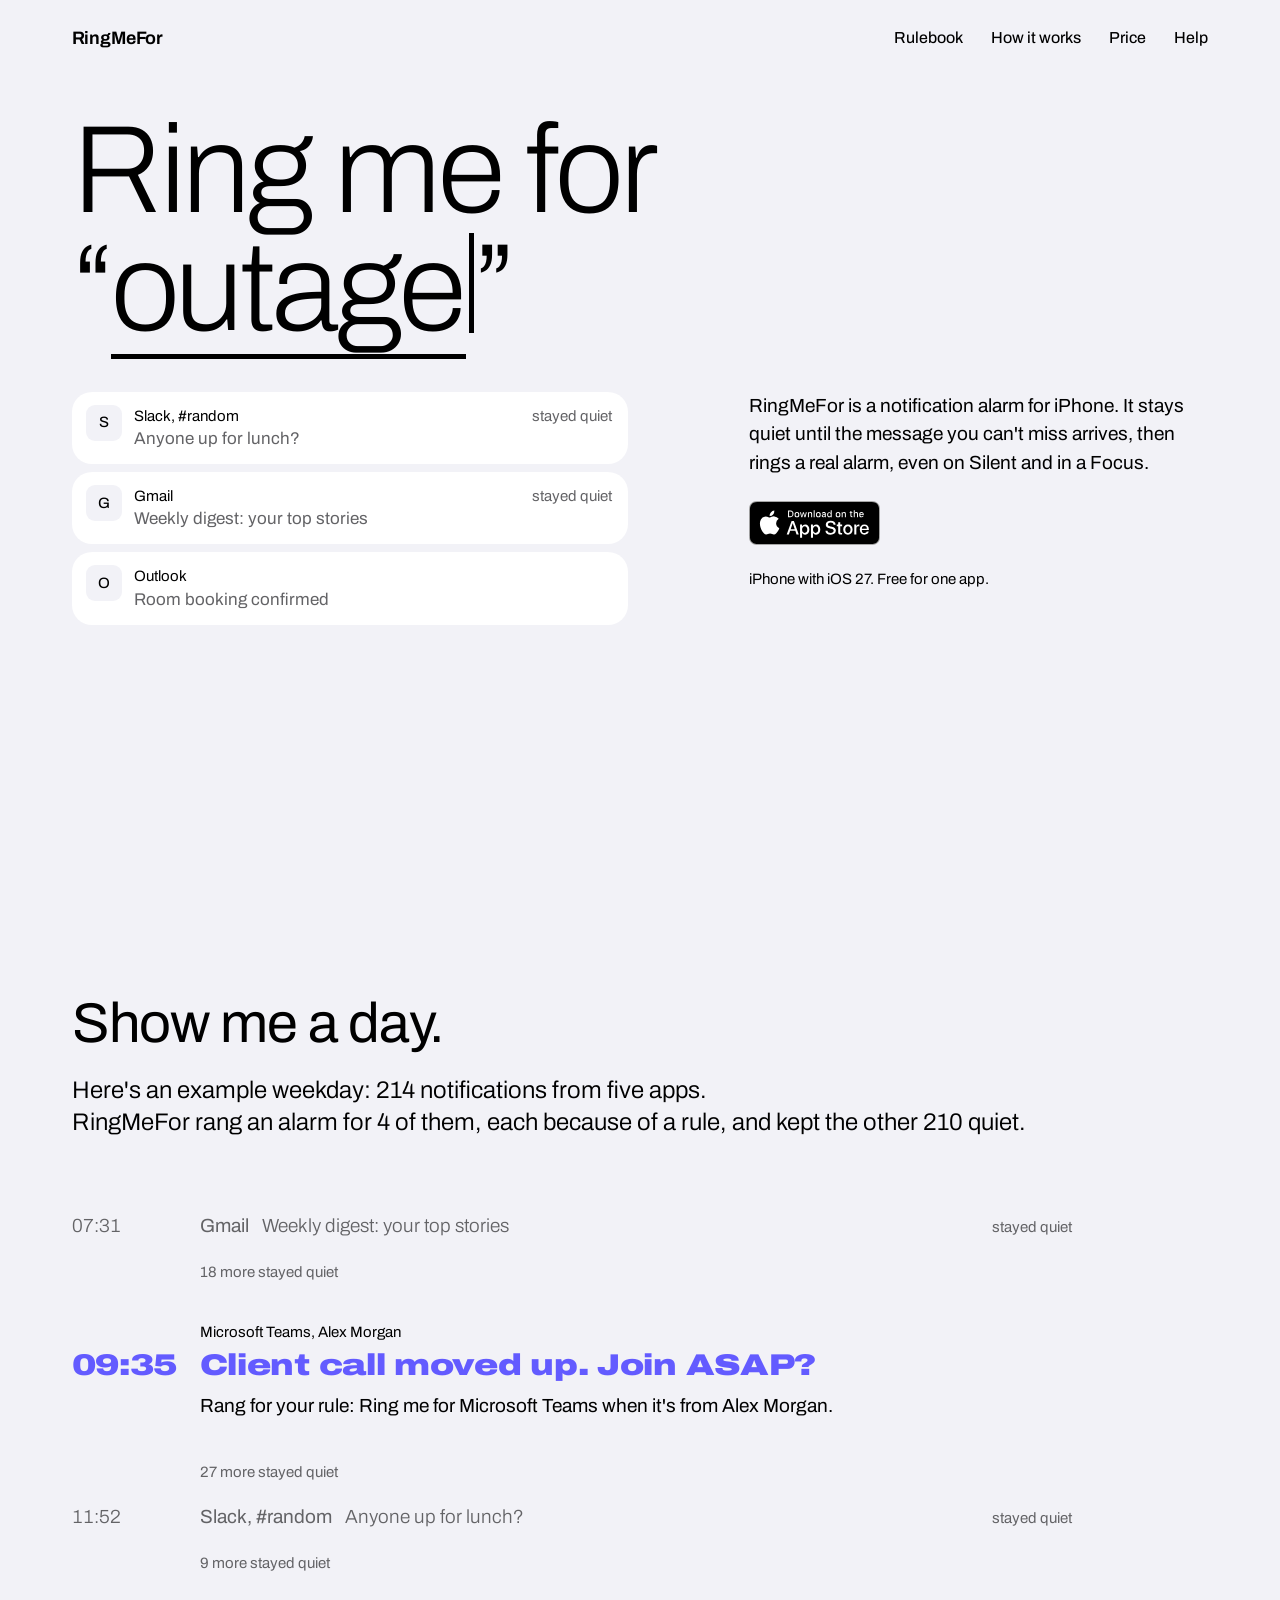
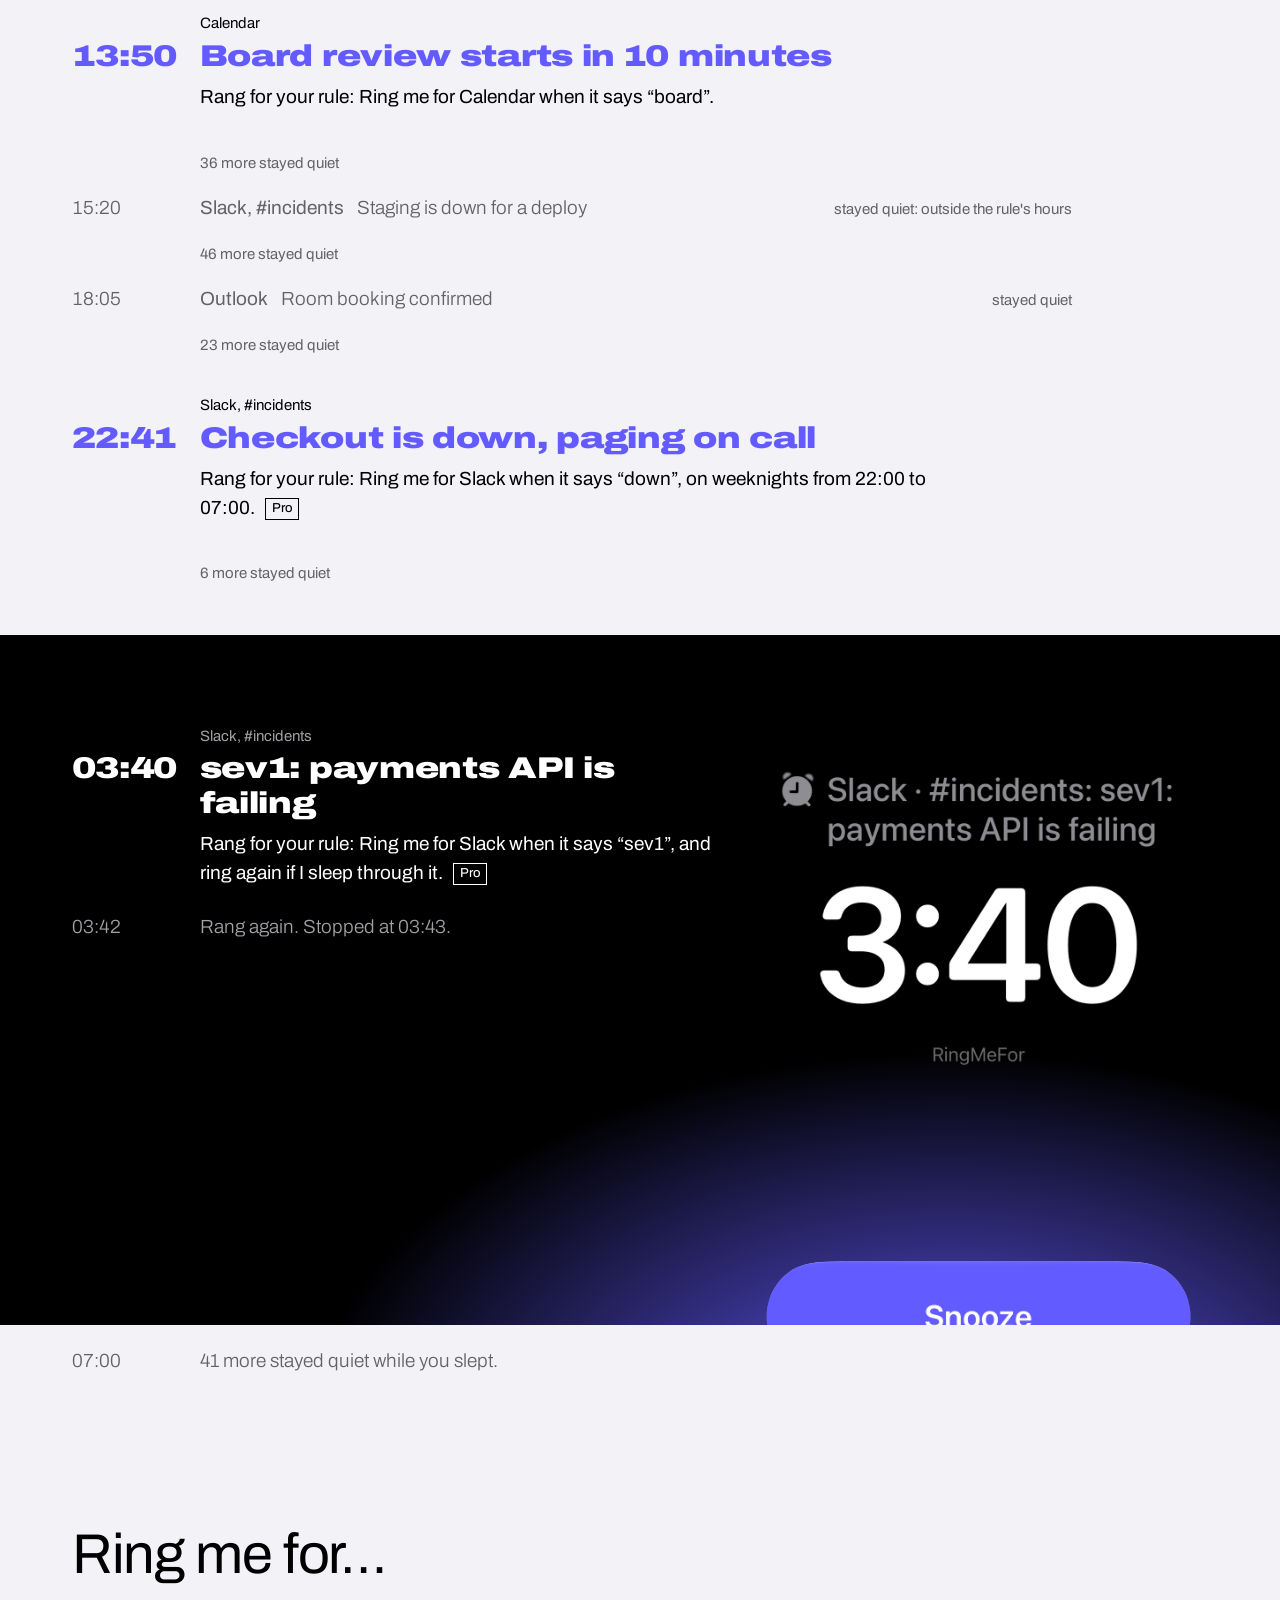
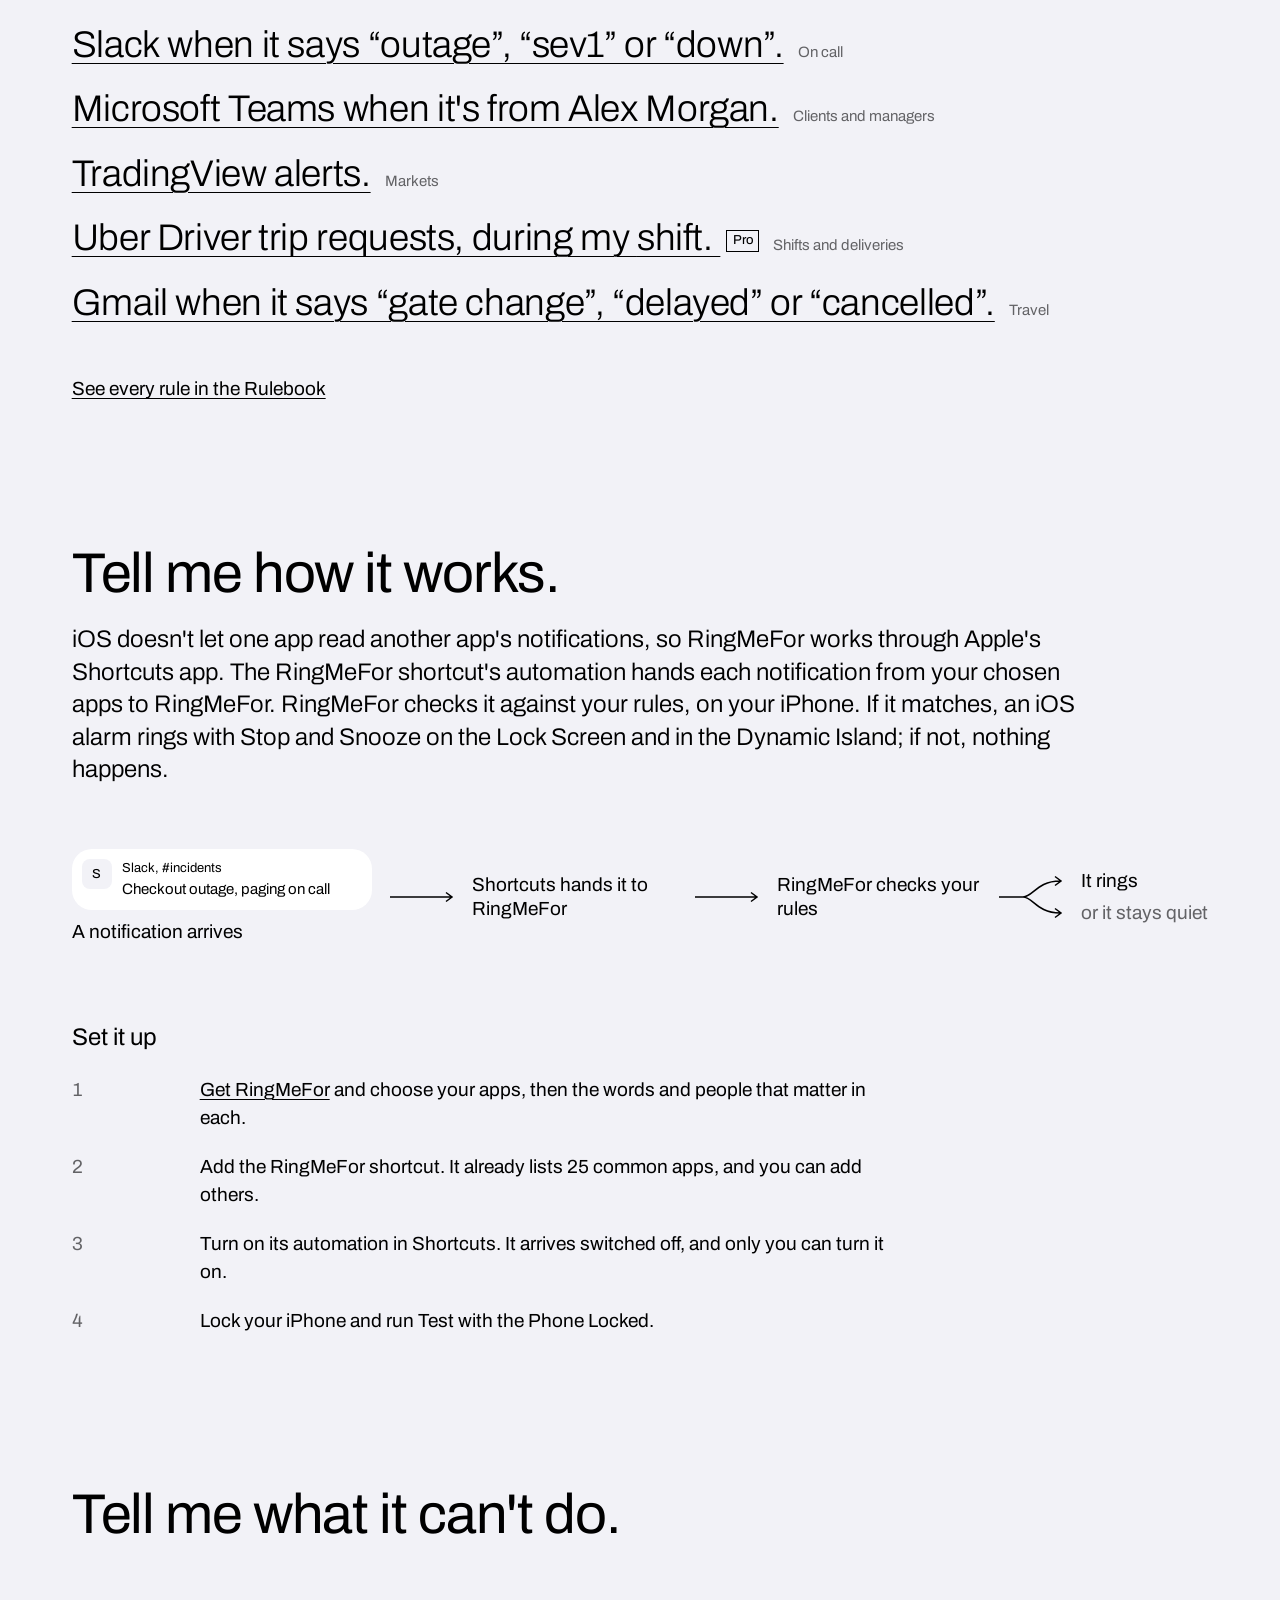
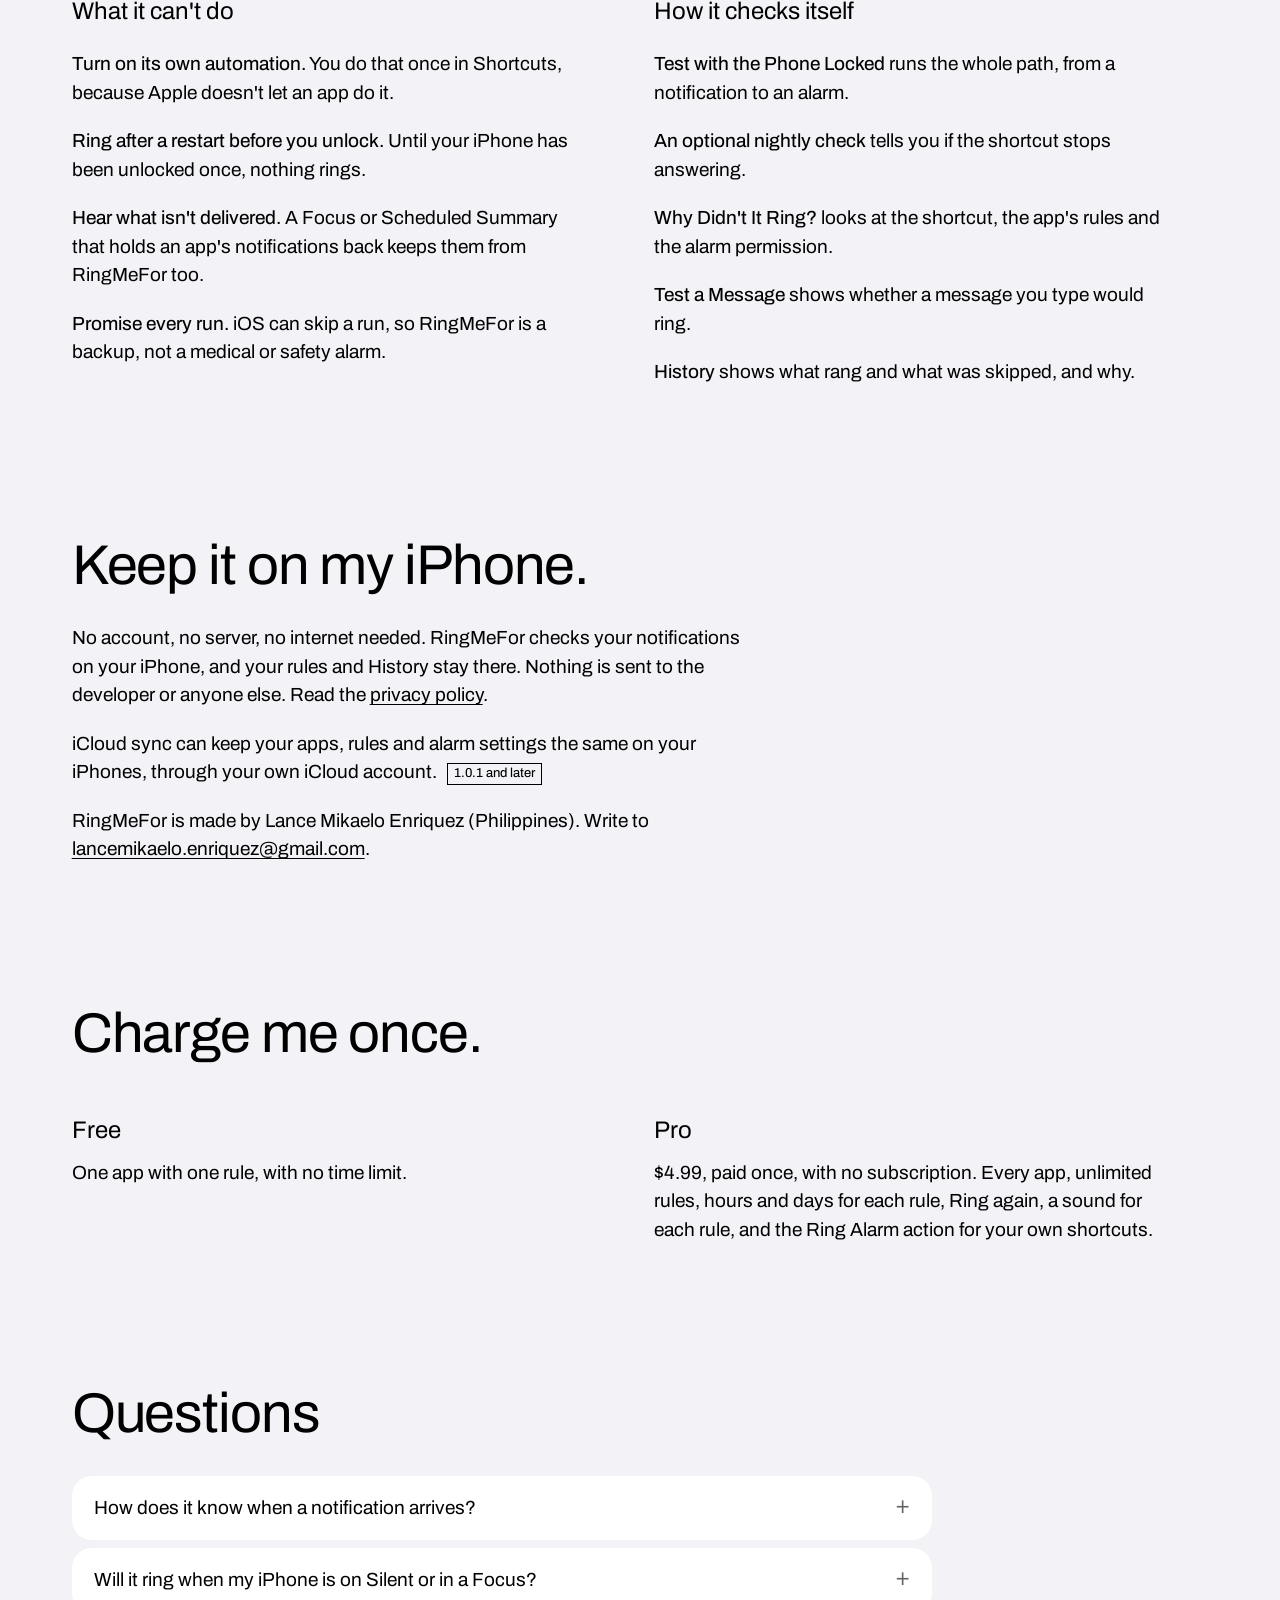
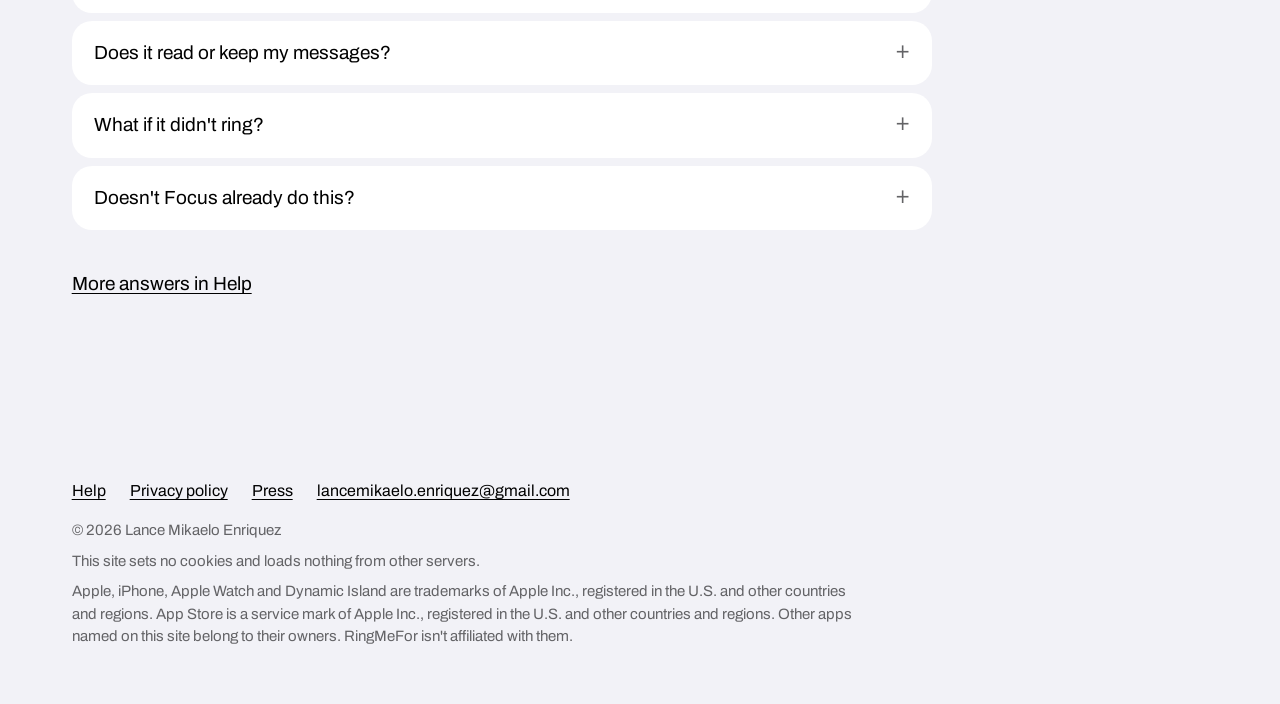
==== commit 6dc7fa55: "Home: the day log says what it shows, and each alarm says which rule rang it Co-Authored-By: Claude " ====
--- a/index.html
+++ b/index.html
@@ -79,27 +79,27 @@
 <section class="section day" id="day" aria-labelledby="day-title">
   <div class="wrap">
     <h2 id="day-title">Show me a day.</h2>
-    <p class="lead"><span class="line">An example weekday: 214 notifications from five apps.</span> <span class="line">4 rang, and 210 stayed quiet.</span></p>
+    <p class="lead"><span class="line">Here's an example weekday: 214 notifications from five apps.</span> <span class="line">RingMeFor rang an alarm for 4 of them, each because of a rule, and kept the other 210 quiet.</span></p>
 
     <ol class="log">
       <li class="quiet"><time datetime="07:31">07:31</time><p><span class="app">Gmail</span> Weekly digest: your top stories</p><span class="what">stayed quiet</span></li>
       <li class="run"><span>18 more stayed quiet</span></li>
-      <li class="rang"><p class="app">Microsoft Teams, Alex Morgan</p><time datetime="09:35">09:35</time><p class="msg">Client call moved up. Join ASAP?</p><p class="rule">Ring me for Microsoft Teams when it's from Alex Morgan.</p></li>
+      <li class="rang"><p class="app">Microsoft Teams, Alex Morgan</p><time datetime="09:35">09:35</time><p class="msg">Client call moved up. Join ASAP?</p><p class="rule">Rang for your rule: Ring me for Microsoft Teams when it's from Alex Morgan.</p></li>
       <li class="run"><span>27 more stayed quiet</span></li>
       <li class="quiet"><time datetime="11:52">11:52</time><p><span class="app">Slack, #random</span> Anyone up for lunch?</p><span class="what">stayed quiet</span></li>
       <li class="run"><span>9 more stayed quiet</span></li>
-      <li class="rang"><p class="app">Calendar</p><time datetime="13:50">13:50</time><p class="msg">Board review starts in 10 minutes</p><p class="rule">Ring me for Calendar when it says “board”.</p></li>
+      <li class="rang"><p class="app">Calendar</p><time datetime="13:50">13:50</time><p class="msg">Board review starts in 10 minutes</p><p class="rule">Rang for your rule: Ring me for Calendar when it says “board”.</p></li>
       <li class="run"><span>36 more stayed quiet</span></li>
       <li class="quiet"><time datetime="15:20">15:20</time><p><span class="app">Slack, #incidents</span> Staging is down for a deploy</p><span class="what">stayed quiet: outside the rule's hours</span></li>
       <li class="run"><span>46 more stayed quiet</span></li>
       <li class="quiet"><time datetime="18:05">18:05</time><p><span class="app">Outlook</span> Room booking confirmed</p><span class="what">stayed quiet</span></li>
       <li class="run"><span>23 more stayed quiet</span></li>
-      <li class="rang"><p class="app">Slack, #incidents</p><time datetime="22:41">22:41</time><p class="msg">Checkout is down, paging on call</p><p class="rule">Ring me for Slack when it says “down”, on weeknights from 22:00 to <span class="nowrap">07:00.&nbsp;<span class="mark">Pro</span></span></p></li>
+      <li class="rang"><p class="app">Slack, #incidents</p><time datetime="22:41">22:41</time><p class="msg">Checkout is down, paging on call</p><p class="rule">Rang for your rule: Ring me for Slack when it says “down”, on weeknights from 22:00 to <span class="nowrap">07:00.&nbsp;<span class="mark">Pro</span></span></p></li>
       <li class="run"><span>6 more stayed quiet</span></li>
       <li class="night">
         <div class="night-inner">
           <div class="night-log">
-            <div class="ring"><p class="app">Slack, #incidents</p><time datetime="03:40">03:40</time><p class="msg">sev1: payments API is failing</p><p class="rule">Ring me for Slack when it says “sev1”, and ring again if I sleep through <span class="nowrap">it.&nbsp;<span class="mark">Pro</span></span></p></div>
+            <div class="ring"><p class="app">Slack, #incidents</p><time datetime="03:40">03:40</time><p class="msg">sev1: payments API is failing</p><p class="rule">Rang for your rule: Ring me for Slack when it says “sev1”, and ring again if I sleep through <span class="nowrap">it.&nbsp;<span class="mark">Pro</span></span></p></div>
             <div class="again"><time datetime="03:42">03:42</time><p>Rang again. Stopped at 03:43.</p></div>
           </div>
           <figure class="capture">
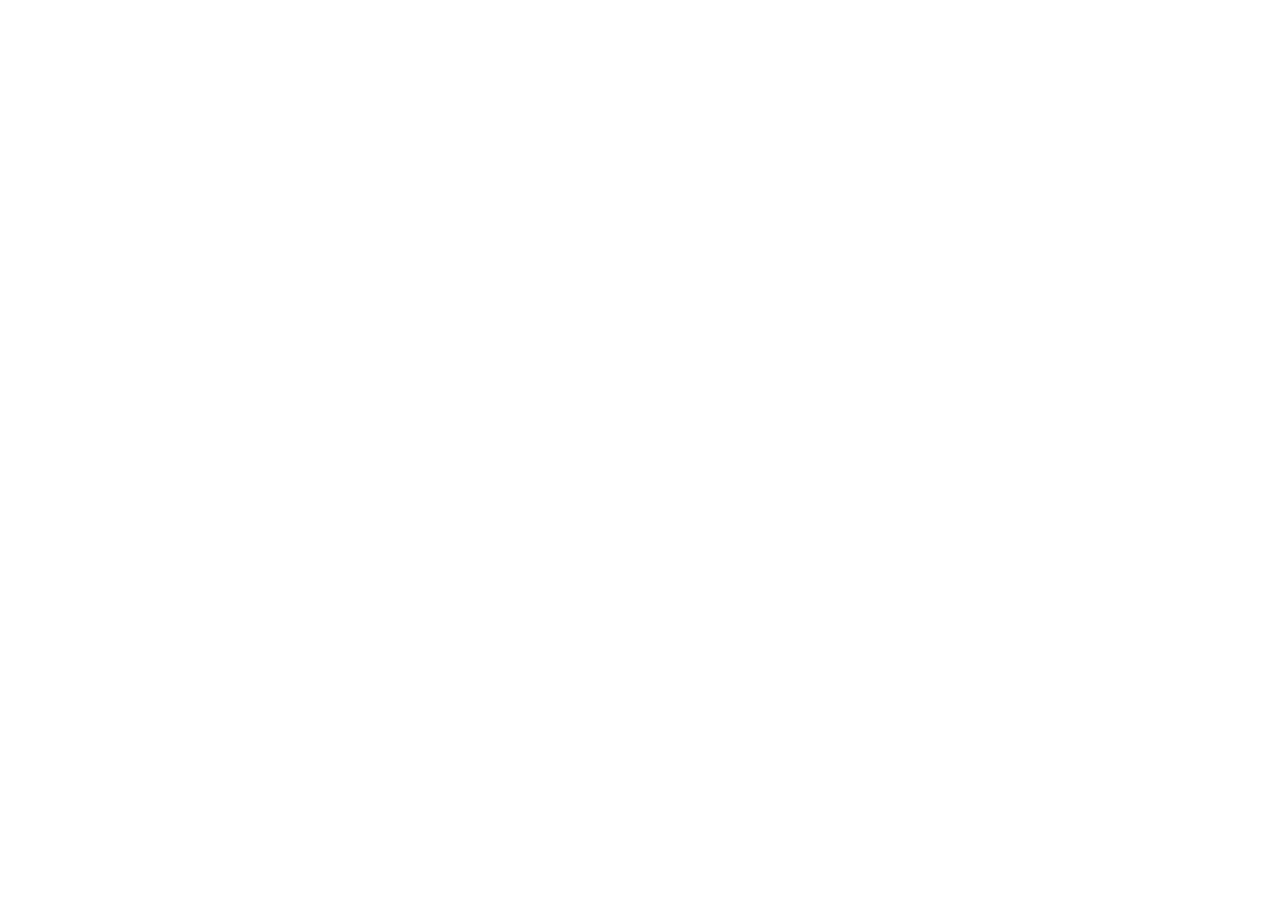
==== commit 2e7e98e3: "Forward every page to ringmefor.github.io The site moved to https://ringmefor.github.io/. Each page " ====
--- a/index.html
+++ b/index.html
@@ -3,251 +3,13 @@
 <head>
 <meta charset="utf-8">
 <meta name="viewport" content="width=device-width, initial-scale=1">
-<title>RingMeFor: notification alarm for iPhone</title>
-<meta name="description" content="RingMeFor is a notification alarm for iPhone. Choose the apps, words and people that matter, and it rings a real alarm for them, even on Silent and in a Focus. Everything else stays quiet.">
-<!-- config:urls --><link rel="canonical" href="https://lanceenr.github.io/ringmefor-site/"><meta property="og:url" content="https://lanceenr.github.io/ringmefor-site/"><meta property="og:image" content="https://lanceenr.github.io/ringmefor-site/images/og.png"><!-- /config:urls -->
-<meta property="og:type" content="website">
-<meta property="og:title" content="RingMeFor: notification alarm for iPhone">
-<meta property="og:description" content="Ring me for what can't wait. RingMeFor stays quiet until the message you can't miss arrives, then rings a real alarm, even on Silent and in a Focus.">
-<meta name="twitter:card" content="summary_large_image">
-<!-- config:smart-banner --><meta name="apple-itunes-app" content="app-id=6828677351"><!-- /config:smart-banner -->
-<meta name="theme-color" content="#f2f2f7">
-<link rel="icon" href="images/favicon-32.png" sizes="32x32">
-<link rel="icon" href="images/favicon-64.png" sizes="64x64">
-<link rel="apple-touch-icon" href="images/apple-touch-icon.png">
-<link rel="preload" href="fonts/Archivo.woff2" as="font" type="font/woff2" crossorigin>
-<link rel="stylesheet" href="site.css">
-<script>
-document.documentElement.classList.add("js");
-// Links to help topics used to point here (index.html#restart): they open the help page now.
-(function () {
-  var topics = ["help","good-to-know","set-up","add-app","on-off","stopping","not-ringing","pro","questions","ios-26","keep-open","ready-made-rules","battery","low-power","focus","allow-running","restart","after-update","action-unavailable","one-alarm","wrong-message","too-many","person-rule","lock-screen","apple-watch","nightly-check","new-iphone","second-device","shortcut-twice","shortcut-wont-open","app-added","unknown-app","history-unexpected","messages","free-version","calls-texts","internet","pause","siri","language","accessibility","removing","contact"];
-  var topic = location.hash.slice(1);
-  if (topic && topics.indexOf(topic) >= 0) location.replace("help.html#" + topic);
-})();
-</script>
+<title>RingMeFor has moved</title>
+<link rel="canonical" href="https://ringmefor.github.io/">
+<script>location.replace("https://ringmefor.github.io/" + location.search + location.hash);</script>
+<meta http-equiv="refresh" content="0; url=https://ringmefor.github.io/">
+<style>body{margin:0;padding:48px 24px;background:#f2f2f7;color:#000;font-family:system-ui,-apple-system,sans-serif;font-size:19px;line-height:1.5}</style>
 </head>
 <body>
-
-<section class="first" data-state="quiet" aria-labelledby="sentence">
-  <div class="wrap">
-    <header class="site-header">
-      <a class="wordmark" href="./">RingMeFor</a>
-      <nav aria-label="Main">
-        <a href="rulebook.html">Rulebook</a>
-        <a href="#how-it-works">How it works</a>
-        <a href="#price">Price</a>
-        <a href="help.html">Help</a>
-      </nav>
-    </header>
-
-    <div class="first-body">
-      <div class="sentence-box">
-        <h1 class="sentence" id="sentence">
-          <label for="word">Ring me for</label>
-          <span class="word-field">“<span class="field-wrap"><input id="word" name="word" type="text" value="outage" maxlength="28" autocomplete="off" autocapitalize="off" spellcheck="false" enterkeyhint="done"><span class="caret" aria-hidden="true"></span></span>”</span>
-          <span class="word-ring" hidden></span>
-        </h1>
-      </div>
-
-      <div class="demo">
-        <p class="sr-only">An example: three notifications stay quiet, and the one with your word in it rings an alarm.</p>
-        <ol class="stack" aria-hidden="true">
-          <li class="slab static"><span class="tile">S</span><span class="app">Slack, #random</span><span class="note">stayed quiet</span><span class="msg">Anyone up for lunch?</span></li>
-          <li class="slab static"><span class="tile">G</span><span class="app">Gmail</span><span class="note">stayed quiet</span><span class="msg">Weekly digest: your top stories</span></li>
-          <li class="slab static"><span class="tile">O</span><span class="app">Outlook</span><span class="note">stayed quiet</span><span class="msg">Room booking confirmed</span></li>
-          <li class="slab static ringing"><span class="tile">S</span><span class="app">Slack, #incidents</span><span class="note"></span><span class="msg">Checkout outage, paging on call</span></li>
-        </ol>
-        <div class="alarm-row" hidden>
-          <button class="button stop" type="button">Stop</button>
-          <button class="button secondary snooze" type="button">Snooze</button>
-          <button class="button secondary hear" type="button" aria-pressed="false"><svg viewBox="0 0 16 16" aria-hidden="true"><path d="M2 6h2.5L8 3v10L4.5 10H2z" fill="currentColor"/><path d="M10.5 5.5a3.5 3.5 0 0 1 0 5M12.5 3.5a6.3 6.3 0 0 1 0 9" fill="none" stroke="currentColor" stroke-width="1.4" stroke-linecap="round"/></svg>Hear it</button>
-          <p class="invite" tabindex="-1" hidden></p>
-        </div>
-        <p class="sr-only" role="status" aria-live="polite"></p>
-      </div>
-
-      <div class="pitch">
-        <p>RingMeFor is a notification alarm for iPhone. It stays quiet until the message you can't miss arrives, then rings a real alarm, even on Silent and in a Focus.</p>
-        <p class="store"><!-- config:store --><a href="https://apps.apple.com/us/app/ringmefor-notification-alarm/id6828677351"><img src="images/app-store-badge.svg" width="120" height="40" alt="Download on the App Store"></a><!-- /config:store --></p>
-        <p class="small">iPhone with iOS 27. Free for one app.</p>
-      </div>
-    </div>
-  </div>
-</section>
-
-<section class="section day" id="day" aria-labelledby="day-title">
-  <div class="wrap">
-    <h2 id="day-title">Show me a day.</h2>
-    <p class="lead"><span class="line">Here's an example weekday: 214 notifications from five apps.</span> <span class="line">RingMeFor rang an alarm for 4 of them, each because of a rule, and kept the other 210 quiet.</span></p>
-
-    <ol class="log">
-      <li class="quiet"><time datetime="07:31">07:31</time><p><span class="app">Gmail</span> Weekly digest: your top stories</p><span class="what">stayed quiet</span></li>
-      <li class="run"><span>18 more stayed quiet</span></li>
-      <li class="rang"><p class="app">Microsoft Teams, Alex Morgan</p><time datetime="09:35">09:35</time><p class="msg">Client call moved up. Join ASAP?</p><p class="rule">Rang for your rule: Ring me for Microsoft Teams when it's from Alex Morgan.</p></li>
-      <li class="run"><span>27 more stayed quiet</span></li>
-      <li class="quiet"><time datetime="11:52">11:52</time><p><span class="app">Slack, #random</span> Anyone up for lunch?</p><span class="what">stayed quiet</span></li>
-      <li class="run"><span>9 more stayed quiet</span></li>
-      <li class="rang"><p class="app">Calendar</p><time datetime="13:50">13:50</time><p class="msg">Board review starts in 10 minutes</p><p class="rule">Rang for your rule: Ring me for Calendar when it says “board”.</p></li>
-      <li class="run"><span>36 more stayed quiet</span></li>
-      <li class="quiet"><time datetime="15:20">15:20</time><p><span class="app">Slack, #incidents</span> Staging is down for a deploy</p><span class="what">stayed quiet: outside the rule's hours</span></li>
-      <li class="run"><span>46 more stayed quiet</span></li>
-      <li class="quiet"><time datetime="18:05">18:05</time><p><span class="app">Outlook</span> Room booking confirmed</p><span class="what">stayed quiet</span></li>
-      <li class="run"><span>23 more stayed quiet</span></li>
-      <li class="rang"><p class="app">Slack, #incidents</p><time datetime="22:41">22:41</time><p class="msg">Checkout is down, paging on call</p><p class="rule">Rang for your rule: Ring me for Slack when it says “down”, on weeknights from 22:00 to <span class="nowrap">07:00.&nbsp;<span class="mark">Pro</span></span></p></li>
-      <li class="run"><span>6 more stayed quiet</span></li>
-      <li class="night">
-        <div class="night-inner">
-          <div class="night-log">
-            <div class="ring"><p class="app">Slack, #incidents</p><time datetime="03:40">03:40</time><p class="msg">sev1: payments API is failing</p><p class="rule">Rang for your rule: Ring me for Slack when it says “sev1”, and ring again if I sleep through <span class="nowrap">it.&nbsp;<span class="mark">Pro</span></span></p></div>
-            <div class="again"><time datetime="03:42">03:42</time><p>Rang again. Stopped at 03:43.</p></div>
-          </div>
-          <figure class="capture">
-            <img src="images/alarm-0340.png" width="1040" height="1612" alt="The alarm on the Lock Screen at 3:40: Slack, #incidents: sev1: payments API is failing, with Snooze below.">
-          </figure>
-        </div>
-      </li>
-      <li class="quiet after"><time datetime="07:00">07:00</time><p>41 more stayed quiet while you slept.</p></li>
-    </ol>
-  </div>
-</section>
-
-<section class="section band" aria-labelledby="band-title">
-  <div class="wrap">
-    <h2 id="band-title">Ring me for…</h2>
-    <ul class="band-list">
-      <li><a href="rulebook.html#on-call"><span class="band-rule">Slack when it says “outage”, “sev1” or “down”.</span> <span class="band-job">On call</span></a></li>
-      <li><a href="rulebook.html#clients-and-managers"><span class="band-rule">Microsoft Teams when it's from Alex Morgan.</span> <span class="band-job">Clients and managers</span></a></li>
-      <li><a href="rulebook.html#markets"><span class="band-rule">TradingView alerts.</span> <span class="band-job">Markets</span></a></li>
-      <li><a href="rulebook.html#shifts-and-deliveries"><span class="band-rule">Uber Driver trip requests, during my <span class="nowrap">shift.&nbsp;<span class="mark">Pro</span></span></span> <span class="band-job">Shifts and deliveries</span></a></li>
-      <li><a href="rulebook.html#travel"><span class="band-rule">Gmail when it says “gate change”, “delayed” or “cancelled”.</span> <span class="band-job">Travel</span></a></li>
-    </ul>
-    <p class="more"><a href="rulebook.html">See every rule in the Rulebook</a></p>
-  </div>
-</section>
-
-<section class="section how" id="how-it-works" aria-labelledby="how-title">
-  <div class="wrap">
-    <h2 id="how-title">Tell me how it works.</h2>
-    <p class="lead">iOS doesn't let one app read another app's notifications, so RingMeFor works through Apple's Shortcuts app. The RingMeFor shortcut's automation hands each notification from your chosen apps to RingMeFor. RingMeFor checks it against your rules, on your iPhone. If it matches, an iOS alarm rings with Stop and Snooze on the Lock Screen and in the Dynamic Island; if not, nothing happens.</p>
-
-    <ol class="path" aria-label="A notification's path">
-      <li class="path-start">
-        <span class="slab mini"><span class="tile">S</span><span class="app">Slack, #incidents</span><span class="note"></span><span class="msg">Checkout outage, paging on call</span></span>
-        <span class="path-label">A notification arrives</span>
-      </li>
-      <li><span class="path-label">Shortcuts hands it to RingMeFor</span></li>
-      <li><span class="path-label">RingMeFor checks your rules</span></li>
-      <li class="path-end"><span class="path-label">It rings</span><span class="path-label quietly">or it stays quiet</span></li>
-    </ol>
-
-    <h3>Set it up</h3>
-    <ol class="steps">
-      <li><span><a data-config="store-link" href="https://apps.apple.com/us/app/ringmefor-notification-alarm/id6828677351">Get RingMeFor</a> and choose your apps, then the words and people that matter in each.</span></li>
-      <li><span>Add the RingMeFor shortcut. It already lists 25 common apps, and you can add others.</span></li>
-      <li><span>Turn on its automation in Shortcuts. It arrives switched off, and only you can turn it on.</span></li>
-      <li><span>Lock your iPhone and run Test with the Phone Locked.</span></li>
-    </ol>
-  </div>
-</section>
-
-<section class="section limits" aria-labelledby="limits-title">
-  <div class="wrap">
-    <h2 id="limits-title">Tell me what it can't do.</h2>
-    <div class="two">
-      <div>
-        <h3>What it can't do</h3>
-        <ul class="plain">
-          <li><span class="lede">Turn on its own automation.</span> You do that once in Shortcuts, because Apple doesn't let an app do it.</li>
-          <li><span class="lede">Ring after a restart before you unlock.</span> Until your iPhone has been unlocked once, nothing rings.</li>
-          <li><span class="lede">Hear what isn't delivered.</span> A Focus or Scheduled Summary that holds an app's notifications back keeps them from RingMeFor too.</li>
-          <li><span class="lede">Promise every run.</span> iOS can skip a run, so RingMeFor is a backup, not a medical or safety alarm.</li>
-        </ul>
-      </div>
-      <div>
-        <h3>How it checks itself</h3>
-        <ul class="plain">
-          <li><span class="lede">Test with the Phone Locked</span> runs the whole path, from a notification to an alarm.</li>
-          <li><span class="lede">An optional nightly check</span> tells you if the shortcut stops answering.</li>
-          <li><span class="lede">Why Didn't It Ring?</span> looks at the shortcut, the app's rules and the alarm permission.</li>
-          <li><span class="lede">Test a Message</span> shows whether a message you type would ring.</li>
-          <li><span class="lede">History</span> shows what rang and what was skipped, and why.</li>
-        </ul>
-      </div>
-    </div>
-  </div>
-</section>
-
-<section class="section keep" aria-labelledby="keep-title">
-  <div class="wrap">
-    <h2 id="keep-title">Keep it on my iPhone.</h2>
-    <div class="prose">
-      <p>No account, no server, no internet needed. RingMeFor checks your notifications on your iPhone, and your rules and History stay there. Nothing is sent to the developer or anyone else. Read the <a href="privacy.html">privacy policy</a>.</p>
-      <p>iCloud sync can keep your apps, rules and alarm settings the same on your iPhones, through your own iCloud <span class="nowrap">account.&nbsp;<span class="mark">1.0.1 and later</span></span></p>
-      <p>RingMeFor is made by Lance Mikaelo Enriquez (Philippines). Write to <a href="mailto:lancemikaelo.enriquez@gmail.com">lancemikaelo.enriquez@gmail.com</a>.</p>
-    </div>
-  </div>
-</section>
-
-<section class="section price" id="price" aria-labelledby="price-title">
-  <div class="wrap">
-    <h2 id="price-title">Charge me once.</h2>
-    <div class="two">
-      <div>
-        <h3>Free</h3>
-        <p>One app with one rule, with no time limit.</p>
-      </div>
-      <div>
-        <h3>Pro</h3>
-        <p><span data-config="price">$4.99</span>, paid once, with no subscription. Every app, unlimited rules, hours and days for each rule, Ring again, a sound for each rule, and the Ring Alarm action for your own shortcuts.</p>
-      </div>
-    </div>
-  </div>
-</section>
-
-<section class="section questions" aria-labelledby="questions-title">
-  <div class="wrap">
-    <h2 id="questions-title">Questions</h2>
-    <div class="faq">
-      <details>
-        <summary>How does it know when a notification arrives?</summary>
-        <p>Through Apple's Shortcuts app. iOS 27 lets a Shortcuts automation run when a notification arrives, and RingMeFor's ready-made shortcut passes the notification on. You add it once; RingMeFor shows each step.</p>
-      </details>
-      <details>
-        <summary>Will it ring when my iPhone is on Silent or in a Focus?</summary>
-        <p>Yes. RingMeFor rings with iOS's own alarms, which sound through Silent mode and Focus, like the Clock app's.</p>
-      </details>
-      <details>
-        <summary>Does it read or keep my messages?</summary>
-        <p>RingMeFor checks each notification against your rules on your iPhone and keeps a short History there. Nothing is sent to the developer or anyone else; iCloud sync (1.0.1 and later) uses your own iCloud account. Read the <a href="privacy.html">privacy policy</a>.</p>
-      </details>
-      <details>
-        <summary>What if it didn't ring?</summary>
-        <p>Open the app and tap “Why didn't it ring?”: it checks the shortcut, the app's rules and the alarm permission. The <a href="help.html">help page</a> covers the rest.</p>
-      </details>
-      <details>
-        <summary>Doesn't Focus already do this?</summary>
-        <p>Focus chooses who can reach you by app or by person. It can't choose by what a message says, and what it lets through is still an ordinary notification, which makes one sound, or none on Silent. RingMeFor chooses by the words in the message as well, and it rings an alarm.</p>
-      </details>
-    </div>
-    <p class="more"><a href="help.html">More answers in Help</a></p>
-  </div>
-</section>
-
-<footer class="site-footer">
-  <div class="wrap">
-    <nav aria-label="More">
-      <a href="help.html">Help</a>
-      <a href="privacy.html">Privacy policy</a>
-      <a href="press.html">Press</a>
-      <a href="mailto:lancemikaelo.enriquez@gmail.com">lancemikaelo.enriquez@gmail.com</a>
-    </nav>
-    <p>© 2026 Lance Mikaelo Enriquez</p>
-    <p>This site sets no cookies and loads nothing from other servers.</p>
-    <p>Apple, iPhone, Apple Watch and Dynamic Island are trademarks of Apple Inc., registered in the U.S. and other countries and regions. App Store is a service mark of Apple Inc., registered in the U.S. and other countries and regions. Other apps named on this site belong to their owners. RingMeFor isn't affiliated with them.</p>
-  </div>
-</footer>
-
-<script src="home.js" defer></script>
+<p>RingMeFor's site is now at <a href="https://ringmefor.github.io/">ringmefor.github.io</a>.</p>
 </body>
 </html>
